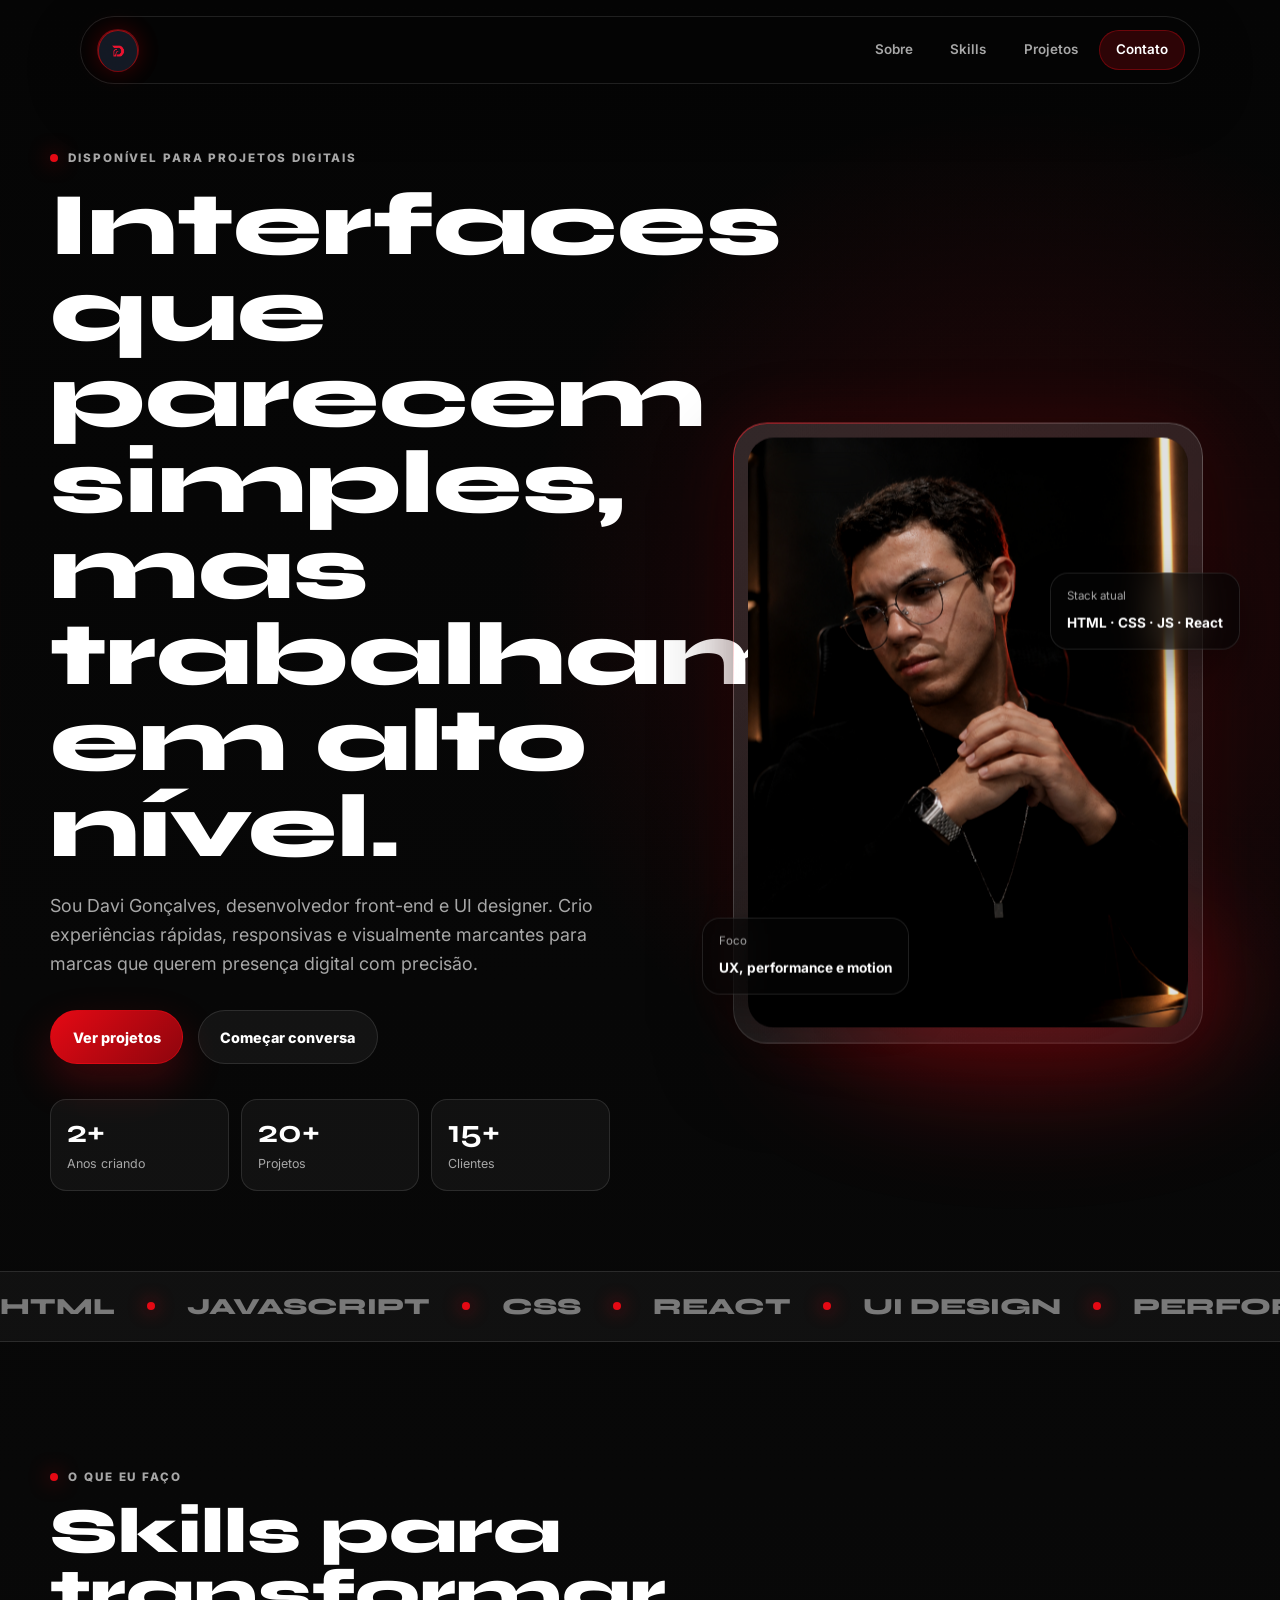
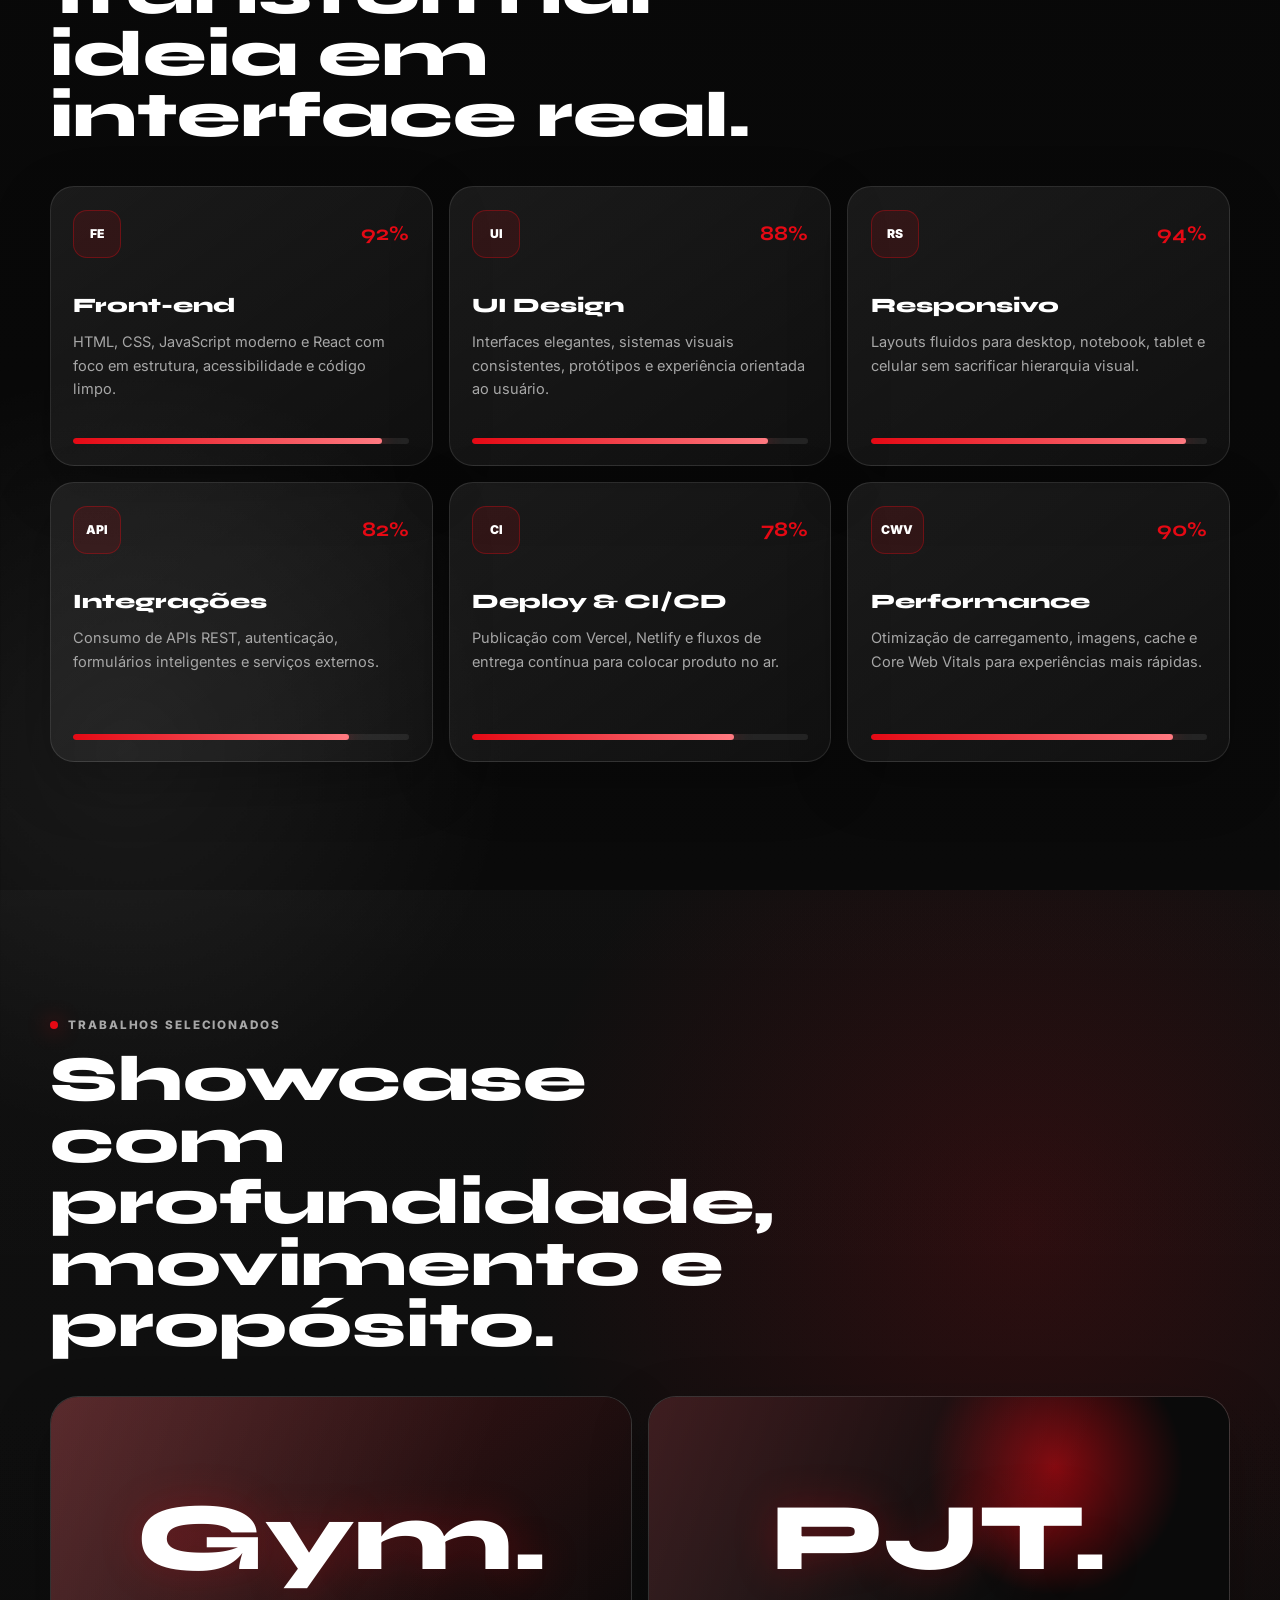
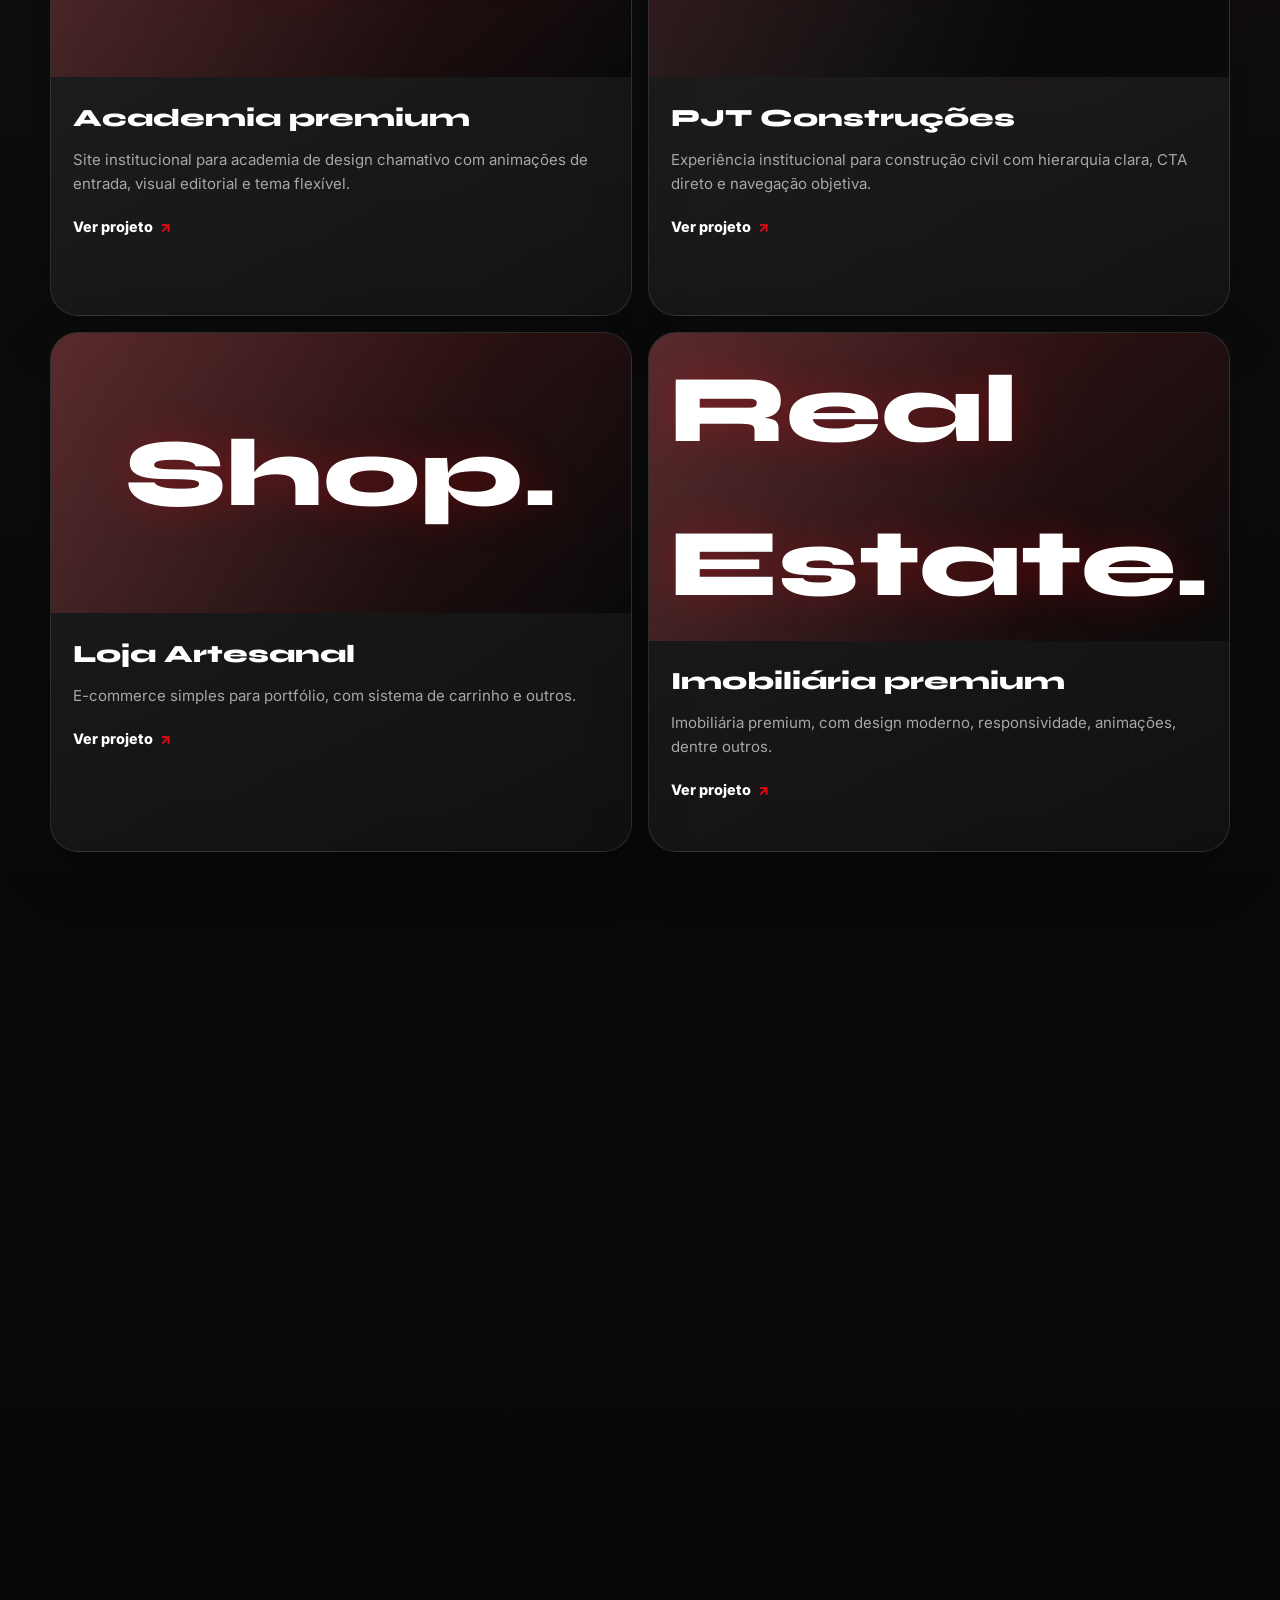
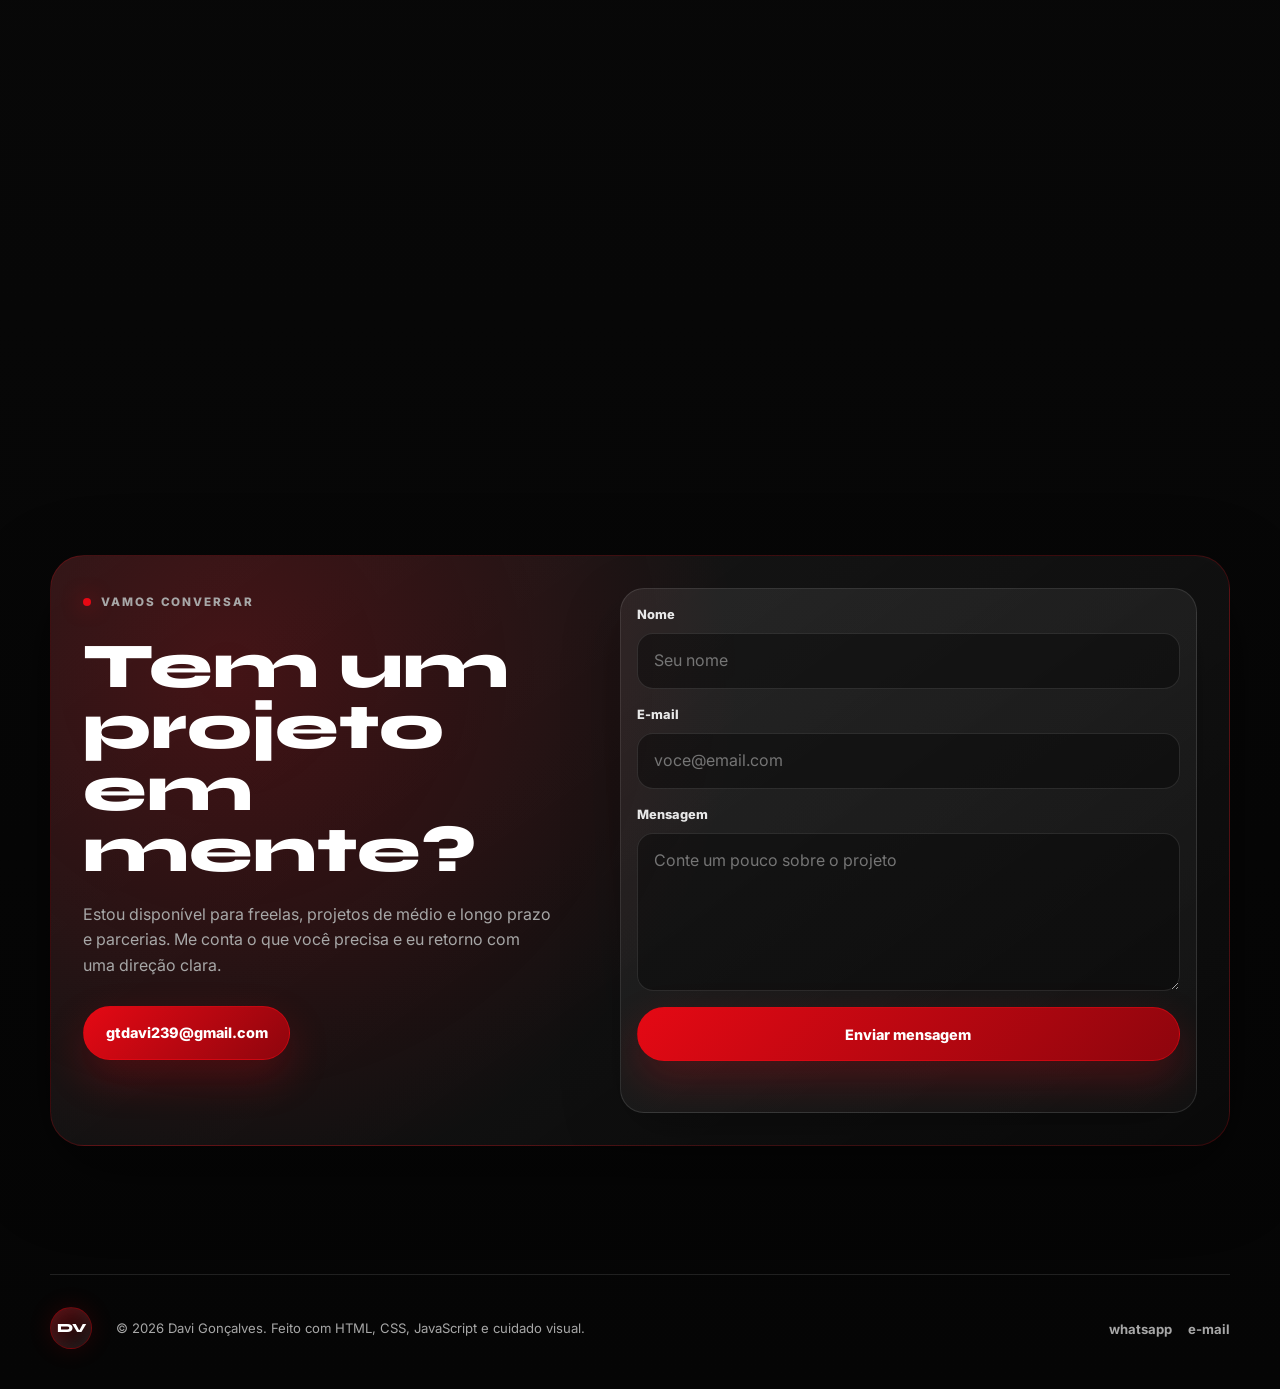
==== index.html @ c4c11181 "atualização commit" ====
<!doctype html>
<html lang="pt-BR">
  <head>
    <meta charset="UTF-8" />
    <meta name="viewport" content="width=device-width, initial-scale=1.0" />
    <meta
      name="description"
      content="Portfólio de Davi Gonçalves, desenvolvedor front-end e UI designer."
    />
    <title>Davi Gonçalves | Portfólio</title>
    <link rel="preconnect" href="https://fonts.googleapis.com" />
    <link rel="preconnect" href="https://fonts.gstatic.com" crossorigin />
    <link
      href="https://fonts.googleapis.com/css2?family=Inter:wght@400;500;600;700;800&family=Syne:wght@500;700;800&display=swap"
      rel="stylesheet"
    />
    <link rel="stylesheet" href="style.css" />
  </head>
  <body>
    <div class="noise" aria-hidden="true"></div>
    <div class="scroll-progress" aria-hidden="true"></div>

    <nav id="navbar" aria-label="Navegação principal">
      <a href="#" class="nav-logo" aria-label="Voltar ao início">
        <img
          src="/imagens/Stylized 'D' Logo for Web Developer Davi.png"
          alt="logo"
        />
      </a>
      <ul class="nav-links" id="navLinks">
        <li><a href="#sobre">Sobre</a></li>
        <li><a href="#habilidades">Skills</a></li>
        <li><a href="#projetos">Projetos</a></li>
        <li><a href="#contato" class="nav-cta">Contato</a></li>
      </ul>
      <button
        class="nav-menu-btn"
        id="menuBtn"
        aria-label="Abrir menu"
        aria-expanded="false"
        aria-controls="navLinks"
      >
        ☰
      </button>
    </nav>

    <main>
      <section class="hero" id="inicio">
        <div class="hero-bg" aria-hidden="true">
          <span class="particle particle-a"></span>
          <span class="particle particle-b"></span>
          <span class="particle particle-c"></span>
          <span class="grid-orbit"></span>
        </div>

        <div class="hero-text reveal reveal-left">
          <div class="hero-eyebrow">
            <span></span>
            Disponível para projetos digitais
          </div>
          <h1>Interfaces que parecem simples, mas trabalham em alto nível.</h1>
          <p class="hero-desc">
            Sou Davi Gonçalves, desenvolvedor front-end e UI designer. Crio
            experiências rápidas, responsivas e visualmente marcantes para
            marcas que querem presença digital com precisão.
          </p>
          <div class="hero-actions">
            <a href="#projetos" class="btn btn-primary">Ver projetos</a>
            <a
              href="https://wa.me/5521997972347"
              class="btn btn-ghost"
              target="_blank"
              >Começar conversa</a
            >
          </div>
          <div class="hero-indicators" aria-label="Indicadores profissionais">
            <div>
              <strong data-count="2">0</strong>
              <span>Anos criando</span>
            </div>
            <div>
              <strong data-count="20">0</strong>
              <span>Projetos</span>
            </div>
            <div>
              <strong data-count="15">0</strong>
              <span>Clientes</span>
            </div>
          </div>
        </div>

        <div class="hero-visual reveal reveal-right">
          <div class="portrait-shell tilt-card parallax-item" data-depth="0.08">
            <div class="portrait-glow"></div>
            <img
              src="/imagens/foto profissional minha.png"
              class="hero-photo"
            />
            <div class="availability-pill">
              <span></span>
              Open to work
            </div>
            <div class="floating-card floating-card-top">
              <small>Stack atual</small>
              <strong>HTML · CSS · JS · React</strong>
            </div>
            <div class="floating-card floating-card-bottom">
              <small>Foco</small>
              <strong>UX, performance e motion</strong>
            </div>
          </div>
        </div>
      </section>

      <div class="marquee-section" aria-hidden="true">
        <div class="marquee-track">
          <span>HTML</span><i></i><span>JavaScript</span><i></i> <span>CSS</span
          ><i></i><span>React</span><i></i> <span>UI Design</span><i></i
          ><span>Performance</span><i></i> <span>HTML</span><i></i
          ><span>JavaScript</span><i></i> <span>CSS</span><i></i
          ><span>React</span><i></i> <span>UI Design</span><i></i
          ><span>Performance</span><i></i>
        </div>
      </div>

      <section class="section" id="habilidades">
        <div class="section-heading reveal">
          <p class="section-label">O que eu faço</p>
          <h2>Skills para transformar ideia em interface real.</h2>
        </div>
        <div class="skills-grid">
          <article class="skill-card reveal" data-delay="0">
            <div class="skill-top">
              <span class="skill-icon">FE</span>
              <strong>92%</strong>
            </div>
            <h3>Front-end</h3>
            <p>
              HTML, CSS, JavaScript moderno e React com foco em estrutura,
              acessibilidade e código limpo.
            </p>
            <div class="skill-bar" data-level="92"><span></span></div>
          </article>
          <article class="skill-card reveal" data-delay="80">
            <div class="skill-top">
              <span class="skill-icon">UI</span>
              <strong>88%</strong>
            </div>
            <h3>UI Design</h3>
            <p>
              Interfaces elegantes, sistemas visuais consistentes, protótipos e
              experiência orientada ao usuário.
            </p>
            <div class="skill-bar" data-level="88"><span></span></div>
          </article>
          <article class="skill-card reveal" data-delay="160">
            <div class="skill-top">
              <span class="skill-icon">RS</span>
              <strong>94%</strong>
            </div>
            <h3>Responsivo</h3>
            <p>
              Layouts fluidos para desktop, notebook, tablet e celular sem
              sacrificar hierarquia visual.
            </p>
            <div class="skill-bar" data-level="94"><span></span></div>
          </article>
          <article class="skill-card reveal" data-delay="240">
            <div class="skill-top">
              <span class="skill-icon">API</span>
              <strong>82%</strong>
            </div>
            <h3>Integrações</h3>
            <p>
              Consumo de APIs REST, autenticação, formulários inteligentes e
              serviços externos.
            </p>
            <div class="skill-bar" data-level="82"><span></span></div>
          </article>
          <article class="skill-card reveal" data-delay="320">
            <div class="skill-top">
              <span class="skill-icon">CI</span>
              <strong>78%</strong>
            </div>
            <h3>Deploy & CI/CD</h3>
            <p>
              Publicação com Vercel, Netlify e fluxos de entrega contínua para
              colocar produto no ar.
            </p>
            <div class="skill-bar" data-level="78"><span></span></div>
          </article>
          <article class="skill-card reveal" data-delay="400">
            <div class="skill-top">
              <span class="skill-icon">CWV</span>
              <strong>90%</strong>
            </div>
            <h3>Performance</h3>
            <p>
              Otimização de carregamento, imagens, cache e Core Web Vitals para
              experiências mais rápidas.
            </p>
            <div class="skill-bar" data-level="90"><span></span></div>
          </article>
        </div>
      </section>

      <section class="projects-section" id="projetos">
        <div class="section-heading reveal">
          <p class="section-label">Trabalhos selecionados</p>
          <h2>Showcase com profundidade, movimento e propósito.</h2>
        </div>
        <div class="projects-grid">
          <a
            href="/Site para academia/academia_public/index.html"
            target="_blank"
            class="project-card tilt-card reveal"
            data-delay="0"
          >
            <div class="project-thumb">
              <span>Gym.</span>
            </div>
            <div class="project-info">
              <!-- <div class="project-tags">
                <span>HMTL</span>
                <span>CSS</span>
                <span>JavaScript</span>
              </div> -->
              <h3>Academia premium</h3>
              <p>
                Site institucional para academia de design chamativo com
                animações de entrada, visual editorial e tema flexível.
              </p>
              <span class="project-arrow">Ver projeto</span>
            </div>
          </a>
          <a
            href="https://pjt-construcoes.vercel.app"
            target="_blank"
            rel="noopener noreferrer"
            class="project-card tilt-card reveal featured-project"
            data-delay="120"
          >
            <div class="project-thumb">
              <span>PJT.</span>
            </div>
            <div class="project-info">
              <!-- <div class="project-tags">
                <span>Landing Page</span>
                <span>Vercel</span>
              </div> -->
              <h3>PJT Construções</h3>
              <p>
                Experiência institucional para construção civil com hierarquia
                clara, CTA direto e navegação objetiva.
              </p>
              <span class="project-arrow">Ver projeto</span>
            </div>
          </a>
          <a
            href="/shop/index.html"
            class="project-card tilt-card reveal"
            target="_blank"
            data-delay="240"
          >
            <div class="project-thumb">
              <span>Shop.</span>
            </div>
            <div class="project-info">
              <!-- <div class="project-tags">
                <span>React</span>
              </div> -->
              <h3>Loja Artesanal</h3>
              <p>
                E-commerce simples para portfólio, com sistema de carrinho e
                outros.
              </p>
              <span class="project-arrow">Ver projeto</span>
            </div>
          </a>
          <a
            href="/site imobiliária/imobiliária/index.html"
            class="project-card tilt-card reveal"
            data-delay="360"
            target="_blank"
          >
            <div class="project-thumb">
              <span
                >Real <br />
                Estate.</span
              >
            </div>
            <div class="project-info">
              <!-- <div class="project-tags">
                <span>HMLT</span>
                <span>CSS</span>
                <span>JavaScript</span>
              </div> -->
              <h3>Imobiliária premium</h3>
              <p>
                Imobiliária premium, com design moderno, responsividade,
                animações, dentre outros.
              </p>
              <span class="project-arrow">Ver projeto</span>
            </div>
          </a>
        </div>
      </section>

      <section class="section about-section" id="sobre">
        <div class="about-grid">
          <div class="about-media reveal reveal-left">
            <div class="about-photo-wrap parallax-item" data-depth="-0.05">
              <img
                src="imagens/ChatGPT Image 9 de jul. de 2026, 17_54_10.png"
                alt="Davi Gonçalves em retrato profissional"
                class="about-photo"
              />
            </div>
          </div>
          <div class="about-text reveal reveal-right">
            <p class="section-label">Quem sou eu</p>
            <h2>Construo há 2 anos, aprendendo e refinando sempre.</h2>
            <p>
              Comecei com HTML e CSS por curiosidade. Logo me apaixonei pela
              mistura de lógica e estética que o front-end oferece: código que
              vira algo que as pessoas tocam, leem e usam no dia a dia.
            </p>
            <p>
              Hoje me especializo em interfaces rápidas e acessíveis, com
              atenção especial à experiência do usuário, microinterações e
              consistência visual.
            </p>
            <div class="about-stats">
              <div>
                <strong data-count="2">0</strong>
                <span>Anos de experiência</span>
              </div>
              <div>
                <strong data-count="20">0</strong>
                <span>Projetos entregues</span>
              </div>
              <div>
                <strong data-count="15">0</strong>
                <span>Clientes satisfeitos</span>
              </div>
            </div>
            <ul class="about-list">
              <li>Foco em acessibilidade e clareza visual</li>
              <li>Design orientado ao usuário e ao negócio</li>
              <li>Código modular, limpo e fácil de evoluir</li>
              <li>Entrega com atenção a prazo e acabamento</li>
            </ul>
          </div>
        </div>

        <!-- <div class="timeline-wrap reveal">
          <div class="timeline-item">
            <span class="timeline-year">2026</span>
            <div class="timeline-content">
              <h4>Freelancer full-time</h4>
              <p>Projetos para marcas, negócios locais e experiências web.</p>
            </div>
          </div>
          <div class="timeline-item">
            <span class="timeline-year">2024</span>
            <div class="timeline-content">
              <h4>Dev Front-end Jr. · Agência X</h4>
              <p>
                Landing pages, portais institucionais e interfaces responsivas.
              </p>
            </div>
          </div>
          <div class="timeline-item">
            <span class="timeline-year">2023</span>
            <div class="timeline-content">
              <h4>Primeiros projetos open source</h4>
              <p>
                Contribuições no GitHub e primeiros clientes via comunidade.
              </p>
            </div>
          </div>
          <div class="timeline-item">
            <span class="timeline-year">2022</span>
            <div class="timeline-content">
              <h4>Início na programação</h4>
              <p>Primeiro “Olá, Mundo!” e a descoberta do front-end.</p>
            </div>
          </div>
        </div> -->
      </section>

      <section class="contact-section" id="contato">
        <div class="contact-inner reveal">
          <div class="contact-copy">
            <p class="section-label">Vamos conversar</p>
            <h2>Tem um projeto em mente?</h2>
            <p>
              Estou disponível para freelas, projetos de médio e longo prazo e
              parcerias. Me conta o que você precisa e eu retorno com uma
              direção clara.
            </p>
            <div class="contact-actions">
              <a
                href="https://mailto:gtdavi239@gmail.com"
                class="btn btn-primary"
                target="_blank"
              >
                gtdavi239@gmail.com
              </a>
              <!-- <a
                href="https://linkedin.com"
                class="btn btn-outline"
                target="_blank"
                rel="noopener noreferrer"
              >
                LinkedIn
              </a> -->
            </div>
          </div>

          <form
            class="contact-form"
            id="contactForm"
            action="https://formspree.io/f/xzdloryr"
          >
            <label>
              <span>Nome</span>
              <input type="text" name="name" placeholder="Seu nome" required />
            </label>
            <label>
              <span>E-mail</span>
              <input
                type="email"
                name="email"
                placeholder="voce@email.com"
                required
              />
            </label>
            <label>
              <span>Mensagem</span>
              <textarea
                name="message"
                rows="5"
                placeholder="Conte um pouco sobre o projeto"
                required
              ></textarea>
            </label>
            <button class="btn btn-primary" type="submit">
              Enviar mensagem
            </button>
            <p class="form-feedback" id="formFeedback" role="status"></p>
          </form>
        </div>
      </section>
    </main>

    <footer>
      <a href="#" class="footer-logo">DV</a>
      <p>
        © 2026 Davi Gonçalves. Feito com HTML, CSS, JavaScript e cuidado visual.
      </p>
      <ul class="footer-links">
        <!-- <li>
          <a href="https://github.com" target="_blank" rel="noopener noreferrer"
            >GitHub</a
          >
        </li> -->
        <li>
          <a
            href="https://wa.me/5521997972347"
            target="_blank"
            rel="noopener noreferrer"
            >whatsapp</a
          >
        </li>
        <li>
          <a
            href="https://mailto: gtdavi239@gmail.com"
            target="_blank"
            rel="noopener noreferrer"
            >e-mail</a
          >
        </li>
      </ul>
    </footer>

    <script src="script.js"></script>
  </body>
</html>
---- style.css ----
/* ===========================
   RESET & TOKENS
   =========================== */
*,
*::before,
*::after {
  box-sizing: border-box;
  margin: 0;
  padding: 0;
}

:root {
  --black: #050505;
  --dark: #111111;
  --graphite: #1a1a1a;
  --graphite-2: #242424;
  --white: #ffffff;
  --muted: #a7a7a7;
  --soft: #e8e8e8;
  --accent: #e50914;
  --accent-dark: #8e050d;
  --line: rgba(255, 255, 255, 0.11);
  --glass: rgba(255, 255, 255, 0.055);
  --shadow: 0 26px 80px rgba(0, 0, 0, 0.45);
  --display: "Syne", sans-serif;
  --body: "Inter", sans-serif;
  --ease: cubic-bezier(0.22, 1, 0.36, 1);
  --scroll-progress: 0%;
}

html {
  scroll-behavior: smooth;
  background: var(--black);
}

body {
  min-height: 100vh;
  background:
    radial-gradient(
      circle at 80% 10%,
      rgba(229, 9, 20, 0.16),
      transparent 32rem
    ),
    radial-gradient(
      circle at 10% 38%,
      rgba(255, 255, 255, 0.07),
      transparent 24rem
    ),
    linear-gradient(180deg, #050505 0%, #0b0b0b 48%, #050505 100%);
  color: var(--white);
  font-family: var(--body);
  font-size: 16px;
  line-height: 1.6;
  overflow-x: hidden;
}

body.menu-open {
  overflow: hidden;
}

img {
  display: block;
  max-width: 100%;
}

a {
  color: inherit;
}

button,
input,
textarea {
  font: inherit;
}

::selection {
  background: var(--accent);
  color: var(--white);
}

.noise {
  position: fixed;
  inset: 0;
  z-index: -1;
  pointer-events: none;
  opacity: 0.16;
  background-image: url("data:image/svg+xml,%3Csvg viewBox='0 0 160 160' xmlns='http://www.w3.org/2000/svg'%3E%3Cfilter id='n'%3E%3CfeTurbulence type='fractalNoise' baseFrequency='0.8' numOctaves='3' stitchTiles='stitch'/%3E%3C/filter%3E%3Crect width='160' height='160' filter='url(%23n)' opacity='0.5'/%3E%3C/svg%3E");
}

.scroll-progress {
  position: fixed;
  top: 0;
  left: 0;
  z-index: 200;
  height: 2px;
  width: var(--scroll-progress);
  background: linear-gradient(90deg, transparent, var(--accent), #ff6b72);
  box-shadow: 0 0 24px rgba(229, 9, 20, 0.85);
}

/* ===========================
   NAVBAR
   =========================== */
nav {
  position: fixed;
  top: 1rem;
  left: 50%;
  z-index: 100;
  width: min(1120px, calc(100% - 2rem));
  transform: translateX(-50%);
  display: flex;
  align-items: center;
  justify-content: space-between;
  padding: 0.75rem 0.85rem 0.75rem 1rem;
  border: 1px solid var(--line);
  border-radius: 999px;
  background: rgba(5, 5, 5, 0.62);
  backdrop-filter: blur(24px);
  box-shadow: 0 18px 60px rgba(0, 0, 0, 0.22);
  transition:
    border-color 0.35s var(--ease),
    background 0.35s var(--ease),
    box-shadow 0.35s var(--ease);
}

nav.scrolled {
  background: rgba(5, 5, 5, 0.82);
  border-color: rgba(229, 9, 20, 0.3);
  box-shadow: 0 22px 80px rgba(0, 0, 0, 0.44);
}

.nav-logo,
.nav-logo img,
.footer-logo {
  width: 42px;
  height: 42px;
  display: inline-grid;
  place-items: center;
  border: 1px solid rgba(229, 9, 20, 0.34);
  border-radius: 50%;
  color: var(--white);
  font-family: var(--display);
  font-size: 0.78rem;
  font-weight: 800;
  text-decoration: none;
  background: linear-gradient(
    145deg,
    rgba(229, 9, 20, 0.34),
    rgba(255, 255, 255, 0.04)
  );
  box-shadow:
    inset 0 0 18px rgba(255, 255, 255, 0.08),
    0 0 24px rgba(229, 9, 20, 0.14);
}

.nav-links {
  display: flex;
  align-items: center;
  gap: 0.35rem;
  list-style: none;
}

.nav-links a {
  position: relative;
  display: inline-flex;
  align-items: center;
  min-height: 40px;
  padding: 0 1rem;
  border-radius: 999px;
  color: var(--muted);
  font-size: 0.84rem;
  font-weight: 600;
  text-decoration: none;
  transition:
    color 0.25s var(--ease),
    background 0.25s var(--ease);
}

.nav-links a::after {
  content: "";
  position: absolute;
  left: 1rem;
  right: 1rem;
  bottom: 0.35rem;
  height: 1px;
  transform: scaleX(0);
  transform-origin: left;
  background: var(--accent);
  box-shadow: 0 0 18px rgba(229, 9, 20, 0.75);
  transition: transform 0.25s var(--ease);
}

.nav-links a:hover,
.nav-links a.active {
  color: var(--white);
  background: rgba(255, 255, 255, 0.06);
}

.nav-links a.active::after {
  transform: scaleX(1);
}

.nav-cta {
  color: var(--white) !important;
  background: rgba(229, 9, 20, 0.18) !important;
  border: 1px solid rgba(229, 9, 20, 0.35);
}

.nav-menu-btn {
  display: none;
  width: 42px;
  height: 42px;
  border: 1px solid var(--line);
  border-radius: 50%;
  color: var(--white);
  background: rgba(255, 255, 255, 0.06);
  cursor: pointer;
}

/* ===========================
   HERO
   =========================== */
.hero {
  position: relative;
  min-height: 100vh;
  display: grid;
  grid-template-columns: minmax(0, 1.05fr) minmax(320px, 0.95fr);
  align-items: center;
  gap: clamp(2rem, 6vw, 6rem);
  width: min(1180px, calc(100% - 2rem));
  margin: 0 auto;
  padding: 9rem 0 5rem;
}

.hero-bg {
  position: absolute;
  inset: 0;
  z-index: -1;
  overflow: hidden;
}

.hero-bg::before {
  content: "";
  position: absolute;
  inset: 8rem -12vw 0;
  opacity: calc(0.32 + (var(--scroll-progress-num, 0) * 0.001));
  background-image:
    linear-gradient(rgba(255, 255, 255, 0.05) 1px, transparent 1px),
    linear-gradient(90deg, rgba(255, 255, 255, 0.05) 1px, transparent 1px);
  background-size: 52px 52px;
  mask-image: radial-gradient(circle at 55% 40%, black, transparent 68%);
}

.particle {
  position: absolute;
  width: 8px;
  height: 8px;
  border-radius: 50%;
  background: var(--accent);
  box-shadow: 0 0 28px rgba(229, 9, 20, 0.9);
  animation: floatParticle 8s ease-in-out infinite;
}

.particle-a {
  top: 24%;
  left: 9%;
}
.particle-b {
  top: 18%;
  right: 16%;
  animation-delay: -2s;
}
.particle-c {
  bottom: 20%;
  left: 45%;
  animation-delay: -4s;
}

.grid-orbit {
  position: absolute;
  right: 6%;
  top: 18%;
  width: min(36vw, 440px);
  aspect-ratio: 1;
  border: 1px solid rgba(229, 9, 20, 0.16);
  border-radius: 50%;
  animation: spin 22s linear infinite;
}

.grid-orbit::before,
.grid-orbit::after {
  content: "";
  position: absolute;
  inset: 14%;
  border: 1px solid rgba(255, 255, 255, 0.08);
  border-radius: inherit;
}

.grid-orbit::after {
  inset: 30%;
  border-color: rgba(229, 9, 20, 0.2);
}

.hero-eyebrow,
.section-label {
  display: inline-flex;
  align-items: center;
  gap: 0.65rem;
  margin-bottom: 1.05rem;
  color: var(--muted);
  font-size: 0.73rem;
  font-weight: 800;
  letter-spacing: 0.16em;
  line-height: 1.2;
  text-transform: uppercase;
}

.hero-eyebrow span,
.section-label::before {
  content: "";
  width: 8px;
  height: 8px;
  border-radius: 50%;
  background: var(--accent);
  box-shadow: 0 0 20px rgba(229, 9, 20, 0.75);
}

h1,
h2 {
  font-family: var(--display);
  font-weight: 800;
  letter-spacing: 0;
  line-height: 0.96;
}

h1 {
  max-width: 740px;
  margin-bottom: 1.4rem;
  font-size: clamp(3.15rem, 7vw, 6.8rem);
}

h2 {
  max-width: 760px;
  margin-bottom: 2.5rem;
  font-size: clamp(2.25rem, 5vw, 4.8rem);
}

.hero-desc {
  max-width: 610px;
  margin-bottom: 2rem;
  color: var(--muted);
  font-size: clamp(1rem, 1.4vw, 1.12rem);
}

.hero-actions,
.contact-actions {
  display: flex;
  flex-wrap: wrap;
  gap: 0.9rem;
  align-items: center;
}

.btn {
  position: relative;
  isolation: isolate;
  display: inline-flex;
  align-items: center;
  justify-content: center;
  min-height: 48px;
  padding: 0.9rem 1.35rem;
  overflow: hidden;
  border-radius: 999px;
  color: var(--white);
  font-size: 0.9rem;
  font-weight: 800;
  text-decoration: none;
  border: 1px solid var(--line);
  transition:
    transform 0.25s var(--ease),
    border-color 0.25s var(--ease),
    box-shadow 0.25s var(--ease),
    background 0.25s var(--ease);
}

.btn::before {
  content: "";
  position: absolute;
  inset: 0;
  z-index: -1;
  transform: translateX(-120%) skewX(-18deg);
  background: linear-gradient(
    90deg,
    transparent,
    rgba(255, 255, 255, 0.28),
    transparent
  );
  transition: transform 0.6s var(--ease);
}

.btn:hover {
  transform: translateY(-3px);
}

.btn:hover::before {
  transform: translateX(120%) skewX(-18deg);
}

.btn-primary {
  background: linear-gradient(135deg, var(--accent), var(--accent-dark));
  border-color: rgba(229, 9, 20, 0.58);
  box-shadow: 0 18px 42px rgba(229, 9, 20, 0.24);
}

.btn-primary:hover {
  box-shadow: 0 22px 62px rgba(229, 9, 20, 0.34);
}

.btn-ghost,
.btn-outline {
  background: rgba(255, 255, 255, 0.05);
  backdrop-filter: blur(14px);
}

.btn-ghost:hover,
.btn-outline:hover {
  border-color: rgba(229, 9, 20, 0.44);
  box-shadow: 0 16px 42px rgba(0, 0, 0, 0.28);
}

.hero-indicators {
  display: grid;
  grid-template-columns: repeat(3, minmax(0, 1fr));
  gap: 0.75rem;
  max-width: 560px;
  margin-top: 2.2rem;
}

.hero-indicators div,
.about-stats div {
  padding: 1rem;
  border: 1px solid var(--line);
  border-radius: 16px;
  background: rgba(255, 255, 255, 0.045);
  backdrop-filter: blur(18px);
}

.hero-indicators strong,
.about-stats strong {
  display: block;
  color: var(--white);
  font-family: var(--display);
  font-size: clamp(1.55rem, 2.5vw, 2.25rem);
  line-height: 1;
}

.hero-indicators span,
.about-stats span {
  display: block;
  margin-top: 0.35rem;
  color: var(--muted);
  font-size: 0.78rem;
}

.hero-visual {
  display: flex;
  justify-content: center;
}

.portrait-shell {
  position: relative;
  width: min(100%, 470px);
  min-height: 620px;
  padding: 0.9rem;
  border: 1px solid rgba(255, 255, 255, 0.14);
  border-radius: 34px;
  background:
    linear-gradient(
      145deg,
      rgba(255, 255, 255, 0.1),
      rgba(255, 255, 255, 0.025)
    ),
    rgba(255, 255, 255, 0.04);
  box-shadow:
    var(--shadow),
    0 0 70px rgba(229, 9, 20, 0.13);
  transform-style: preserve-3d;
  will-change: transform;
}

.portrait-shell::before {
  content: "";
  position: absolute;
  inset: -1px;
  border-radius: inherit;
  padding: 1px;
  background: linear-gradient(
    140deg,
    rgba(229, 9, 20, 0.8),
    rgba(255, 255, 255, 0.14),
    transparent 58%
  );
  mask:
    linear-gradient(#000 0 0) content-box,
    linear-gradient(#000 0 0);
  mask-composite: exclude;
  pointer-events: none;
}

.portrait-glow {
  position: absolute;
  inset: auto -8% -6% 16%;
  height: 170px;
  border-radius: 50%;
  background: rgba(229, 9, 20, 0.35);
  filter: blur(60px);
}

.hero-photo {
  position: relative;
  z-index: 1;
  width: 100%;
  height: 590px;
  border-radius: 26px;
  object-fit: cover;
  object-position: 58% 42%;
  filter: saturate(0.92) contrast(1.08) brightness(0.88);
  transition:
    filter 0.5s var(--ease),
    transform 0.5s var(--ease);
}

.portrait-shell:hover .hero-photo {
  filter: saturate(1.04) contrast(1.12) brightness(0.95);
  transform: scale(1.018);
}

.availability-pill,
.floating-card {
  position: absolute;
  z-index: 2;
  border: 1px solid var(--line);
  background: rgba(5, 5, 5, 0.66);
  backdrop-filter: blur(18px);
  box-shadow: 0 18px 42px rgba(0, 0, 0, 0.34);
}

.availability-pill {
  top: 1.8rem;
  left: 1.8rem;
  display: inline-flex;
  align-items: center;
  gap: 0.5rem;
  padding: 0.55rem 0.8rem;
  border-radius: 999px;
  color: var(--soft);
  font-size: 0.78rem;
  font-weight: 800;
}

.availability-pill span {
  width: 8px;
  height: 8px;
  border-radius: 50%;
  background: var(--accent);
  box-shadow: 0 0 16px rgba(229, 9, 20, 0.9);
}

.floating-card {
  max-width: 220px;
  padding: 0.85rem 1rem;
  border-radius: 18px;
}

.floating-card small {
  display: block;
  margin-bottom: 0.25rem;
  color: var(--muted);
  font-size: 0.72rem;
}

.floating-card strong {
  color: var(--white);
  font-size: 0.85rem;
}

.floating-card-top {
  top: 24%;
  right: -2.4rem;
}

.floating-card-bottom {
  left: -2rem;
  bottom: 3rem;
}

/* ===========================
   MARQUEE
   =========================== */
.marquee-section {
  overflow: hidden;
  border-block: 1px solid var(--line);
  background: rgba(255, 255, 255, 0.035);
}

.marquee-track {
  display: flex;
  align-items: center;
  gap: 2rem;
  width: max-content;
  padding: 1rem 0;
  animation: marquee 22s linear infinite;
}

.marquee-track span {
  color: rgba(255, 255, 255, 0.44);
  font-family: var(--display);
  font-size: clamp(1rem, 2vw, 1.45rem);
  font-weight: 800;
  text-transform: uppercase;
}

.marquee-track i {
  width: 8px;
  height: 8px;
  border-radius: 50%;
  background: var(--accent);
  box-shadow: 0 0 18px rgba(229, 9, 20, 0.9);
}

/* ===========================
   SECTIONS
   =========================== */
.section,
.projects-section,
.contact-section {
  width: min(1180px, calc(100% - 2rem));
  margin: 0 auto;
  padding: clamp(5rem, 10vw, 8rem) 0;
}

.section-heading {
  display: flex;
  flex-direction: column;
  align-items: flex-start;
}

.skills-grid,
.projects-grid {
  display: grid;
  gap: 1rem;
}

.skills-grid {
  grid-template-columns: repeat(3, minmax(0, 1fr));
}

.skill-card,
.project-card,
.timeline-item,
.contact-form {
  position: relative;
  overflow: hidden;
  border: 1px solid var(--line);
  background: linear-gradient(
    145deg,
    rgba(255, 255, 255, 0.075),
    rgba(255, 255, 255, 0.03)
  );
  box-shadow: 0 20px 60px rgba(0, 0, 0, 0.24);
}

.skill-card::before,
.project-card::before,
.contact-form::before {
  content: "";
  position: absolute;
  inset: 0;
  opacity: 0;
  background: radial-gradient(
    circle at var(--mx, 50%) var(--my, 50%),
    rgba(229, 9, 20, 0.18),
    transparent 34%
  );
  transition: opacity 0.28s var(--ease);
  pointer-events: none;
}

.skill-card:hover::before,
.project-card:hover::before,
.contact-form:hover::before {
  opacity: 1;
}

.skill-card {
  min-height: 280px;
  padding: 1.4rem;
  border-radius: 24px;
  transition:
    transform 0.35s var(--ease),
    border-color 0.35s var(--ease);
}

.skill-card:hover {
  transform: translateY(-8px);
  border-color: rgba(229, 9, 20, 0.38);
}

.skill-top {
  display: flex;
  align-items: center;
  justify-content: space-between;
  margin-bottom: 2rem;
}

.skill-icon {
  display: inline-grid;
  place-items: center;
  min-width: 48px;
  height: 48px;
  padding: 0 0.6rem;
  border: 1px solid rgba(229, 9, 20, 0.35);
  border-radius: 14px;
  color: var(--white);
  font-size: 0.76rem;
  font-weight: 900;
  background: rgba(229, 9, 20, 0.12);
}

.skill-top strong {
  color: var(--accent);
  font-family: var(--display);
  font-size: 1.3rem;
}

.skill-card h3,
.project-info h3,
.timeline-content h4 {
  color: var(--white);
  font-family: var(--display);
  font-weight: 800;
}

.skill-card h3 {
  margin-bottom: 0.55rem;
  font-size: 1.28rem;
}

.skill-card p,
.project-info p,
.timeline-content p,
.about-text p,
.contact-copy p {
  color: var(--muted);
}

.skill-card p {
  margin-bottom: 1.35rem;
  font-size: 0.91rem;
}

.skill-bar {
  position: absolute;
  left: 1.4rem;
  right: 1.4rem;
  bottom: 1.35rem;
  height: 6px;
  overflow: hidden;
  border-radius: 999px;
  background: rgba(255, 255, 255, 0.08);
}

.skill-bar span {
  display: block;
  width: 0;
  height: 100%;
  border-radius: inherit;
  background: linear-gradient(90deg, var(--accent), #ff7a81);
  box-shadow: 0 0 18px rgba(229, 9, 20, 0.72);
  transition: width 1.2s var(--ease);
}

.skill-bar.filled span {
  width: var(--level);
}

/* ===========================
   PROJECTS
   =========================== */
.projects-section {
  width: 100%;
  max-width: none;
  padding-inline: max(1rem, calc((100vw - 1180px) / 2));
  background:
    radial-gradient(
      circle at 80% 20%,
      rgba(229, 9, 20, 0.14),
      transparent 32rem
    ),
    linear-gradient(180deg, rgba(255, 255, 255, 0.025), transparent);
}

.projects-grid {
  grid-template-columns: repeat(2, minmax(0, 1fr));
}

.project-card {
  min-height: 520px;
  display: flex;
  flex-direction: column;
  border-radius: 28px;
  color: inherit;
  text-decoration: none;
  transform-style: preserve-3d;
  transition:
    transform 0.35s var(--ease),
    border-color 0.35s var(--ease),
    box-shadow 0.35s var(--ease);
}

.project-card:hover {
  border-color: rgba(229, 9, 20, 0.42);
  box-shadow:
    0 30px 90px rgba(0, 0, 0, 0.42),
    0 0 60px rgba(229, 9, 20, 0.12);
}

.project-thumb {
  position: relative;
  display: grid;
  place-items: center;
  min-height: 280px;
  overflow: hidden;
  background:
    linear-gradient(135deg, rgba(229, 9, 20, 0.24), transparent),
    linear-gradient(145deg, #171717, #0a0a0a);
}

.project-thumb::before {
  content: "";
  position: absolute;
  inset: -50%;
  background: linear-gradient(
    90deg,
    transparent,
    rgba(255, 255, 255, 0.13),
    transparent
  );
  transform: rotate(18deg) translateX(-40%);
  transition: transform 0.75s var(--ease);
}

.project-card:hover .project-thumb::before {
  transform: rotate(18deg) translateX(40%);
}

.project-thumb span {
  position: relative;
  z-index: 1;
  font-family: var(--display);
  font-size: clamp(3rem, 8vw, 6rem);
  font-weight: 800;
  letter-spacing: 0;
  color: var(--white);
  text-shadow: 0 0 42px rgba(229, 9, 20, 0.28);
}

.featured-project .project-thumb {
  background:
    radial-gradient(circle at 70% 25%, rgba(229, 9, 20, 0.55), transparent 28%),
    linear-gradient(135deg, #2a0508, #0a0a0a 60%);
}

.project-info {
  flex: 1;
  padding: 1.35rem;
}

.project-tags {
  display: flex;
  flex-wrap: wrap;
  gap: 0.5rem;
  margin-bottom: 1rem;
}

.project-tags span {
  padding: 0.35rem 0.65rem;
  border: 1px solid var(--line);
  border-radius: 999px;
  color: var(--muted);
  font-size: 0.68rem;
  font-weight: 800;
  letter-spacing: 0.08em;
  text-transform: uppercase;
  background: rgba(255, 255, 255, 0.045);
}

.project-info h3 {
  margin-bottom: 0.55rem;
  font-size: 1.55rem;
}

.project-info p {
  font-size: 0.94rem;
}

.project-arrow {
  display: inline-flex;
  align-items: center;
  gap: 0.45rem;
  margin-top: 1.2rem;
  color: var(--white);
  font-size: 0.9rem;
  font-weight: 800;
}

.project-arrow::after {
  content: "↗";
  color: var(--accent);
  transition: transform 0.25s var(--ease);
}

.project-card:hover .project-arrow::after {
  transform: translate(4px, -4px);
}

/* ===========================
   ABOUT
   =========================== */
.about-section {
  display: grid;
  gap: clamp(3rem, 7vw, 5rem);
}

.about-grid {
  display: grid;
  grid-template-columns: 0.82fr 1.18fr;
  align-items: center;
  gap: clamp(2rem, 6vw, 5rem);
}

.about-photo-wrap {
  position: relative;
  overflow: hidden;
  border: 1px solid var(--line);
  border-radius: 30px;
  background: var(--glass);
  box-shadow: var(--shadow);
}

.about-photo-wrap::after {
  content: "";
  position: absolute;
  inset: 0;
  background:
    linear-gradient(180deg, transparent 45%, rgba(5, 5, 5, 0.62)),
    radial-gradient(circle at 35% 20%, rgba(229, 9, 20, 0.24), transparent 36%);
  pointer-events: none;
}

.about-photo {
  width: 100%;
  height: 560px;
  object-fit: cover;
  object-position: 58% 42%;
  filter: saturate(0.9) contrast(1.08) brightness(0.82);
  transition:
    transform 0.55s var(--ease),
    filter 0.55s var(--ease);
}

.about-photo-wrap:hover .about-photo {
  transform: scale(1.04);
  filter: saturate(1) contrast(1.12) brightness(0.9);
}

.about-text h2 {
  margin-bottom: 1.5rem;
}

.about-text p {
  max-width: 680px;
  margin-bottom: 1rem;
}

.about-stats {
  display: grid;
  grid-template-columns: repeat(3, minmax(0, 1fr));
  gap: 0.75rem;
  margin: 1.7rem 0;
}

.about-list {
  display: grid;
  gap: 0.75rem;
  list-style: none;
}

.about-list li {
  display: flex;
  align-items: center;
  gap: 0.75rem;
  color: var(--soft);
  font-size: 0.94rem;
}

.about-list li::before {
  content: "";
  flex: 0 0 auto;
  width: 18px;
  height: 18px;
  border-radius: 50%;
  background: linear-gradient(135deg, var(--accent), var(--accent-dark));
  box-shadow: 0 0 18px rgba(229, 9, 20, 0.5);
}

.timeline-wrap {
  display: grid;
  grid-template-columns: repeat(4, minmax(0, 1fr));
  gap: 1rem;
}

.timeline-item {
  min-height: 210px;
  padding: 1.25rem;
  border-radius: 24px;
}

.timeline-item::after {
  content: "";
  position: absolute;
  left: 1.25rem;
  right: 1.25rem;
  top: 4.2rem;
  height: 1px;
  transform: scaleX(0);
  transform-origin: left;
  background: linear-gradient(90deg, var(--accent), transparent);
  transition: transform 0.9s var(--ease);
}

.timeline-item.visible::after {
  transform: scaleX(1);
}

.timeline-year {
  display: inline-flex;
  margin-bottom: 2rem;
  color: var(--accent);
  font-family: var(--display);
  font-size: 1.55rem;
  font-weight: 800;
}

.timeline-content h4 {
  margin-bottom: 0.55rem;
  font-size: 1.08rem;
}

.timeline-content p {
  font-size: 0.88rem;
}

/* ===========================
   CONTACT
   =========================== */
.contact-section {
  width: 100%;
  max-width: none;
  padding-inline: max(1rem, calc((100vw - 1180px) / 2));
}

.contact-inner {
  display: grid;
  grid-template-columns: 0.9fr 1.1fr;
  gap: clamp(2rem, 5vw, 4rem);
  align-items: start;
  padding: clamp(1.25rem, 4vw, 2rem);
  border: 1px solid rgba(229, 9, 20, 0.22);
  border-radius: 34px;
  background:
    radial-gradient(
      circle at 15% 20%,
      rgba(229, 9, 20, 0.22),
      transparent 32rem
    ),
    linear-gradient(
      145deg,
      rgba(255, 255, 255, 0.075),
      rgba(255, 255, 255, 0.025)
    );
  box-shadow: var(--shadow);
}

.contact-copy h2 {
  margin-bottom: 1.25rem;
}

.contact-copy p {
  max-width: 500px;
  margin-bottom: 1.7rem;
}

.contact-form {
  display: grid;
  gap: 1rem;
  padding: 1rem;
  border-radius: 24px;
}

.contact-form label {
  display: grid;
  gap: 0.45rem;
}

.contact-form span {
  color: var(--soft);
  font-size: 0.8rem;
  font-weight: 800;
}

.contact-form input,
.contact-form textarea {
  width: 100%;
  border: 1px solid var(--line);
  border-radius: 16px;
  outline: none;
  color: var(--white);
  background: rgba(5, 5, 5, 0.44);
  padding: 0.9rem 1rem;
  resize: vertical;
  transition:
    border-color 0.25s var(--ease),
    box-shadow 0.25s var(--ease),
    background 0.25s var(--ease);
}

.contact-form input:focus,
.contact-form textarea:focus {
  border-color: rgba(229, 9, 20, 0.65);
  background: rgba(5, 5, 5, 0.7);
  box-shadow: 0 0 0 4px rgba(229, 9, 20, 0.1);
}

.form-feedback {
  min-height: 1.2rem;
  color: var(--muted);
  font-size: 0.82rem;
  opacity: 0;
  transform: translateY(6px);
  transition:
    opacity 0.35s var(--ease),
    transform 0.35s var(--ease),
    color 0.25s var(--ease);
}

.form-feedback.is-visible {
  opacity: 1;
  transform: translateY(0);
}

.form-feedback.is-success {
  color: #4ade80;
  animation: feedbackPop 0.45s var(--ease);
}

.form-feedback.is-error {
  color: #f87171;
  animation: feedbackShake 0.45s var(--ease);
}

@keyframes feedbackPop {
  0% {
    transform: scale(0.85) translateY(6px);
    opacity: 0;
  }
  60% {
    transform: scale(1.05) translateY(0);
    opacity: 1;
  }
  100% {
    transform: scale(1) translateY(0);
  }
}

@keyframes feedbackShake {
  0%,
  100% {
    transform: translateX(0);
  }
  20% {
    transform: translateX(-6px);
  }
  40% {
    transform: translateX(6px);
  }
  60% {
    transform: translateX(-4px);
  }
  80% {
    transform: translateX(4px);
  }
}

/* ===========================
   FOOTER
   =========================== */
footer {
  display: grid;
  grid-template-columns: auto 1fr auto;
  align-items: center;
  gap: 1.5rem;
  width: min(1180px, calc(100% - 2rem));
  margin: 0 auto;
  padding: 2rem 0 2.5rem;
  border-top: 1px solid var(--line);
}

footer p {
  color: var(--muted);
  font-size: 0.82rem;
}

.footer-links {
  display: flex;
  flex-wrap: wrap;
  gap: 1rem;
  list-style: none;
}

.footer-links a {
  color: var(--muted);
  font-size: 0.82rem;
  font-weight: 700;
  text-decoration: none;
  transition:
    color 0.25s var(--ease),
    text-shadow 0.25s var(--ease);
}

.footer-links a:hover {
  color: var(--white);
  text-shadow: 0 0 18px rgba(229, 9, 20, 0.6);
}

/* ===========================
   ANIMATIONS
   =========================== */
.reveal {
  opacity: 0;
  transform: translateY(34px);
  filter: blur(14px);
  transition:
    opacity 0.8s var(--ease),
    transform 0.8s var(--ease),
    filter 0.8s var(--ease);
  transition-delay: var(--delay, 0ms);
}

.reveal-left {
  transform: translateX(-34px);
}

.reveal-right {
  transform: translateX(34px);
}

.reveal.visible {
  opacity: 1;
  transform: translate(0, 0);
  filter: blur(0);
}

@keyframes marquee {
  from {
    transform: translateX(0);
  }
  to {
    transform: translateX(-50%);
  }
}

@keyframes floatParticle {
  0%,
  100% {
    transform: translate3d(0, 0, 0) scale(1);
    opacity: 0.65;
  }
  50% {
    transform: translate3d(18px, -28px, 0) scale(1.4);
    opacity: 1;
  }
}

@keyframes spin {
  to {
    transform: rotate(360deg);
  }
}

@media (prefers-reduced-motion: reduce) {
  *,
  *::before,
  *::after {
    scroll-behavior: auto !important;
    animation-duration: 0.01ms !important;
    animation-iteration-count: 1 !important;
    transition-duration: 0.01ms !important;
  }

  .reveal {
    opacity: 1;
    transform: none;
    filter: none;
  }
}

/* ===========================
   RESPONSIVE
   =========================== */
@media (max-width: 1020px) {
  .hero,
  .about-grid,
  .contact-inner {
    grid-template-columns: 1fr;
  }

  .hero {
    padding-top: 8rem;
  }

  .hero-visual {
    justify-content: flex-start;
  }

  .portrait-shell {
    width: min(100%, 560px);
  }

  .skills-grid,
  .timeline-wrap {
    grid-template-columns: repeat(2, minmax(0, 1fr));
  }
}

@media (max-width: 760px) {
  nav {
    top: 0.75rem;
    width: calc(100% - 1rem);
    border-radius: 24px;
  }

  .nav-menu-btn {
    display: inline-grid;
    place-items: center;
  }

  .nav-links {
    position: absolute;
    top: calc(100% + 0.55rem);
    left: 0;
    right: 0;
    display: grid;
    gap: 0.35rem;
    padding: 0.75rem;
    border: 1px solid var(--line);
    border-radius: 22px;
    background: rgba(5, 5, 5, 0.92);
    backdrop-filter: blur(24px);
    opacity: 0;
    visibility: hidden;
    transform: translateY(-10px) scale(0.98);
    transition:
      opacity 0.25s var(--ease),
      transform 0.25s var(--ease),
      visibility 0.25s var(--ease);
  }

  .nav-links.open {
    opacity: 1;
    visibility: visible;
    transform: translateY(0) scale(1);
  }

  .nav-links a {
    justify-content: center;
  }

  .hero {
    min-height: auto;
    padding-bottom: 3.5rem;
  }

  .hero-indicators,
  .about-stats,
  .skills-grid,
  .projects-grid,
  .timeline-wrap,
  footer {
    grid-template-columns: 1fr;
  }

  .portrait-shell {
    min-height: auto;
    border-radius: 26px;
  }

  .hero-photo {
    height: min(118vw, 570px);
    border-radius: 20px;
  }

  .floating-card {
    position: relative;
    left: auto;
    right: auto;
    top: auto;
    bottom: auto;
    max-width: none;
    margin-top: 0.75rem;
  }

  .availability-pill {
    top: 1.45rem;
    left: 1.45rem;
  }

  .about-photo {
    height: min(118vw, 560px);
  }

  footer {
    justify-items: start;
  }
}

@media (max-width: 460px) {
  body {
    font-size: 15px;
  }

  .section,
  .projects-section,
  .contact-section,
  footer,
  .hero {
    width: min(100% - 1rem, 1180px);
  }

  h1 {
    font-size: clamp(2.7rem, 15vw, 4rem);
  }

  .hero-actions,
  .contact-actions {
    align-items: stretch;
    flex-direction: column;
  }

  .btn {
    width: 100%;
  }

  .contact-inner {
    border-radius: 26px;
  }
}
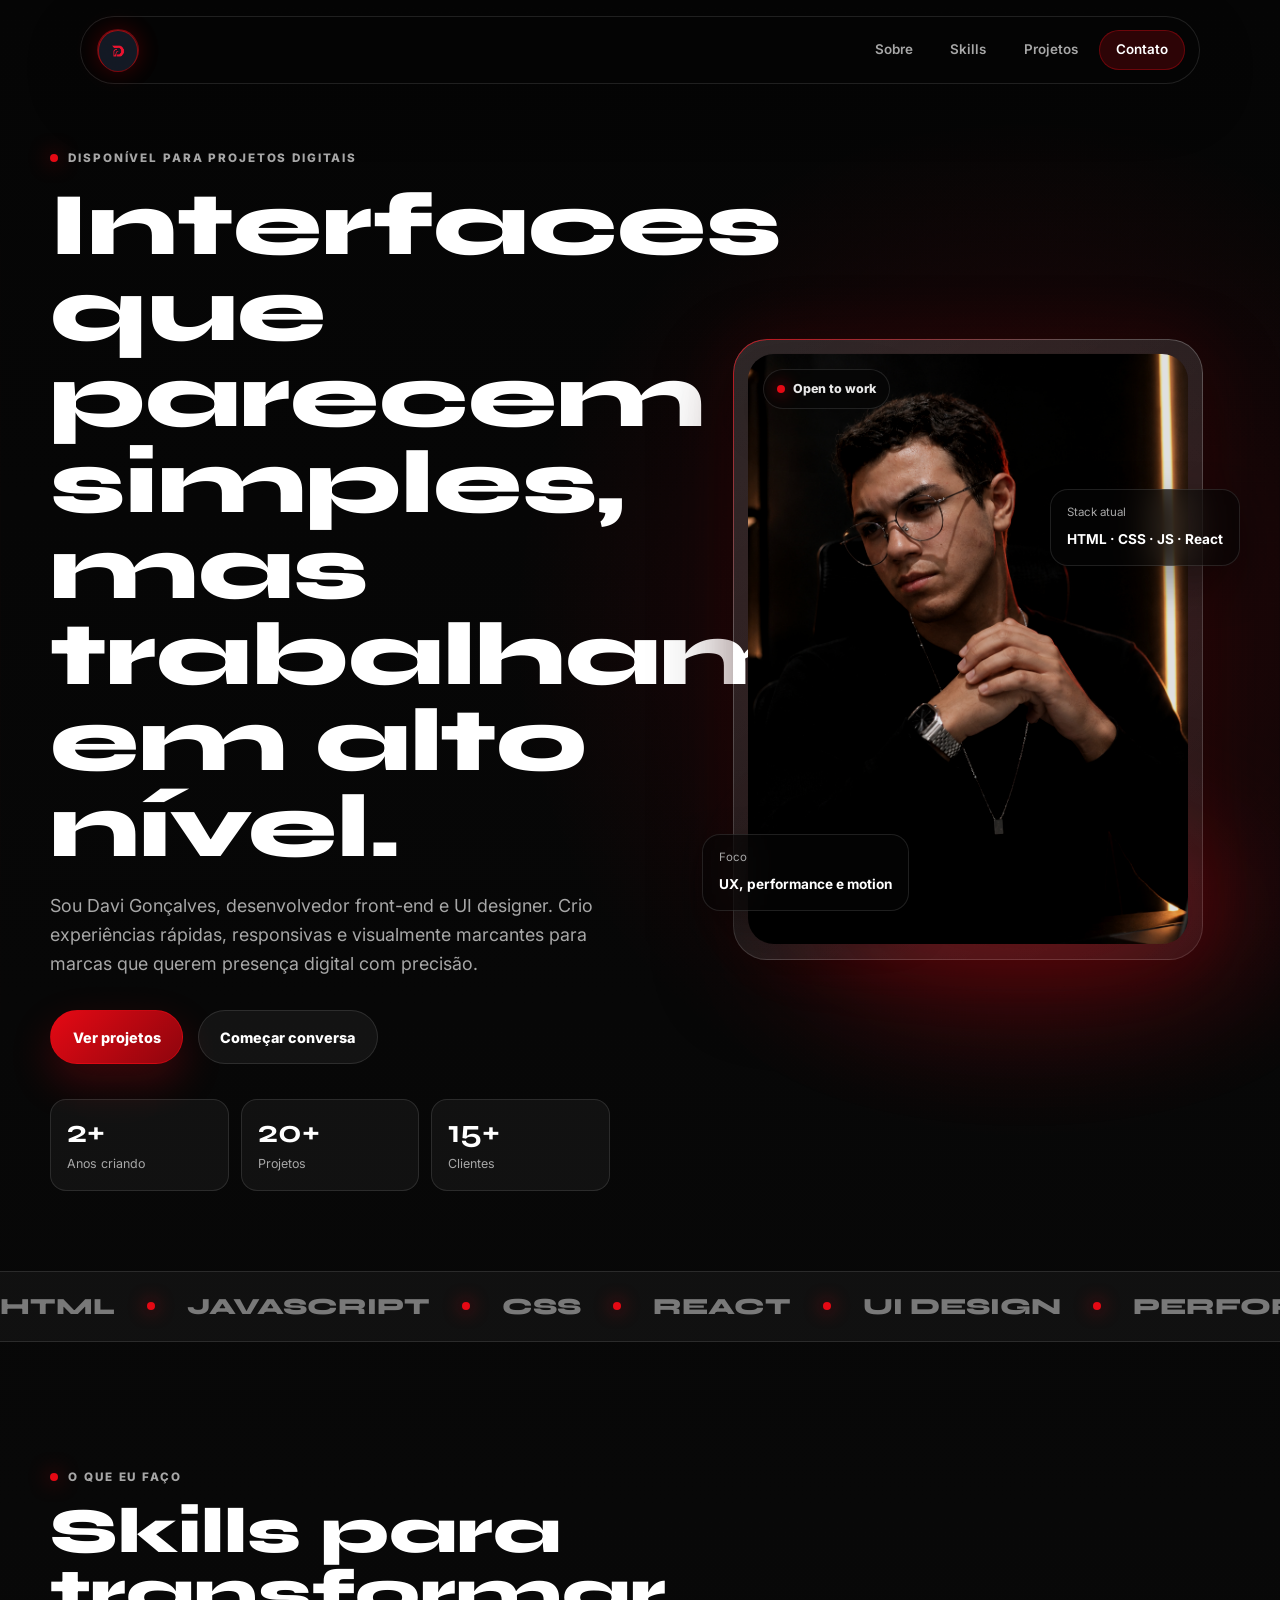
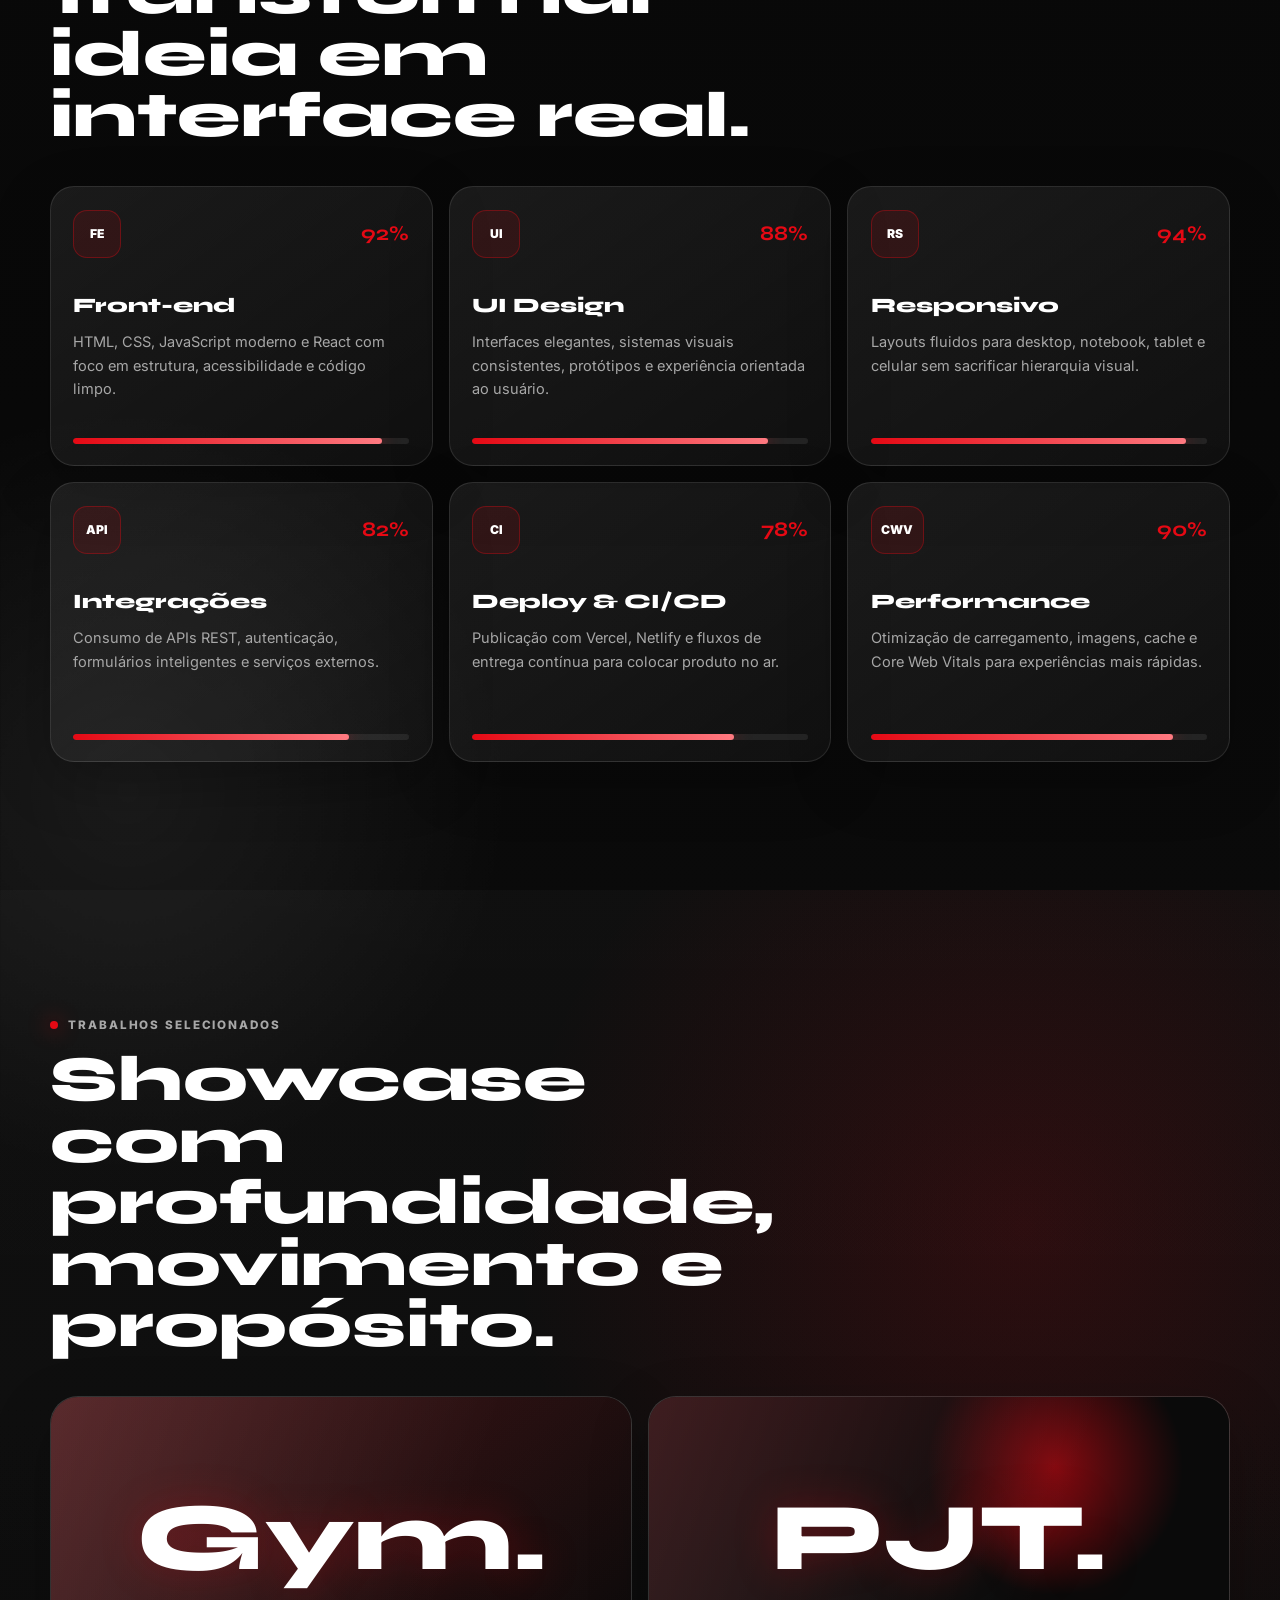
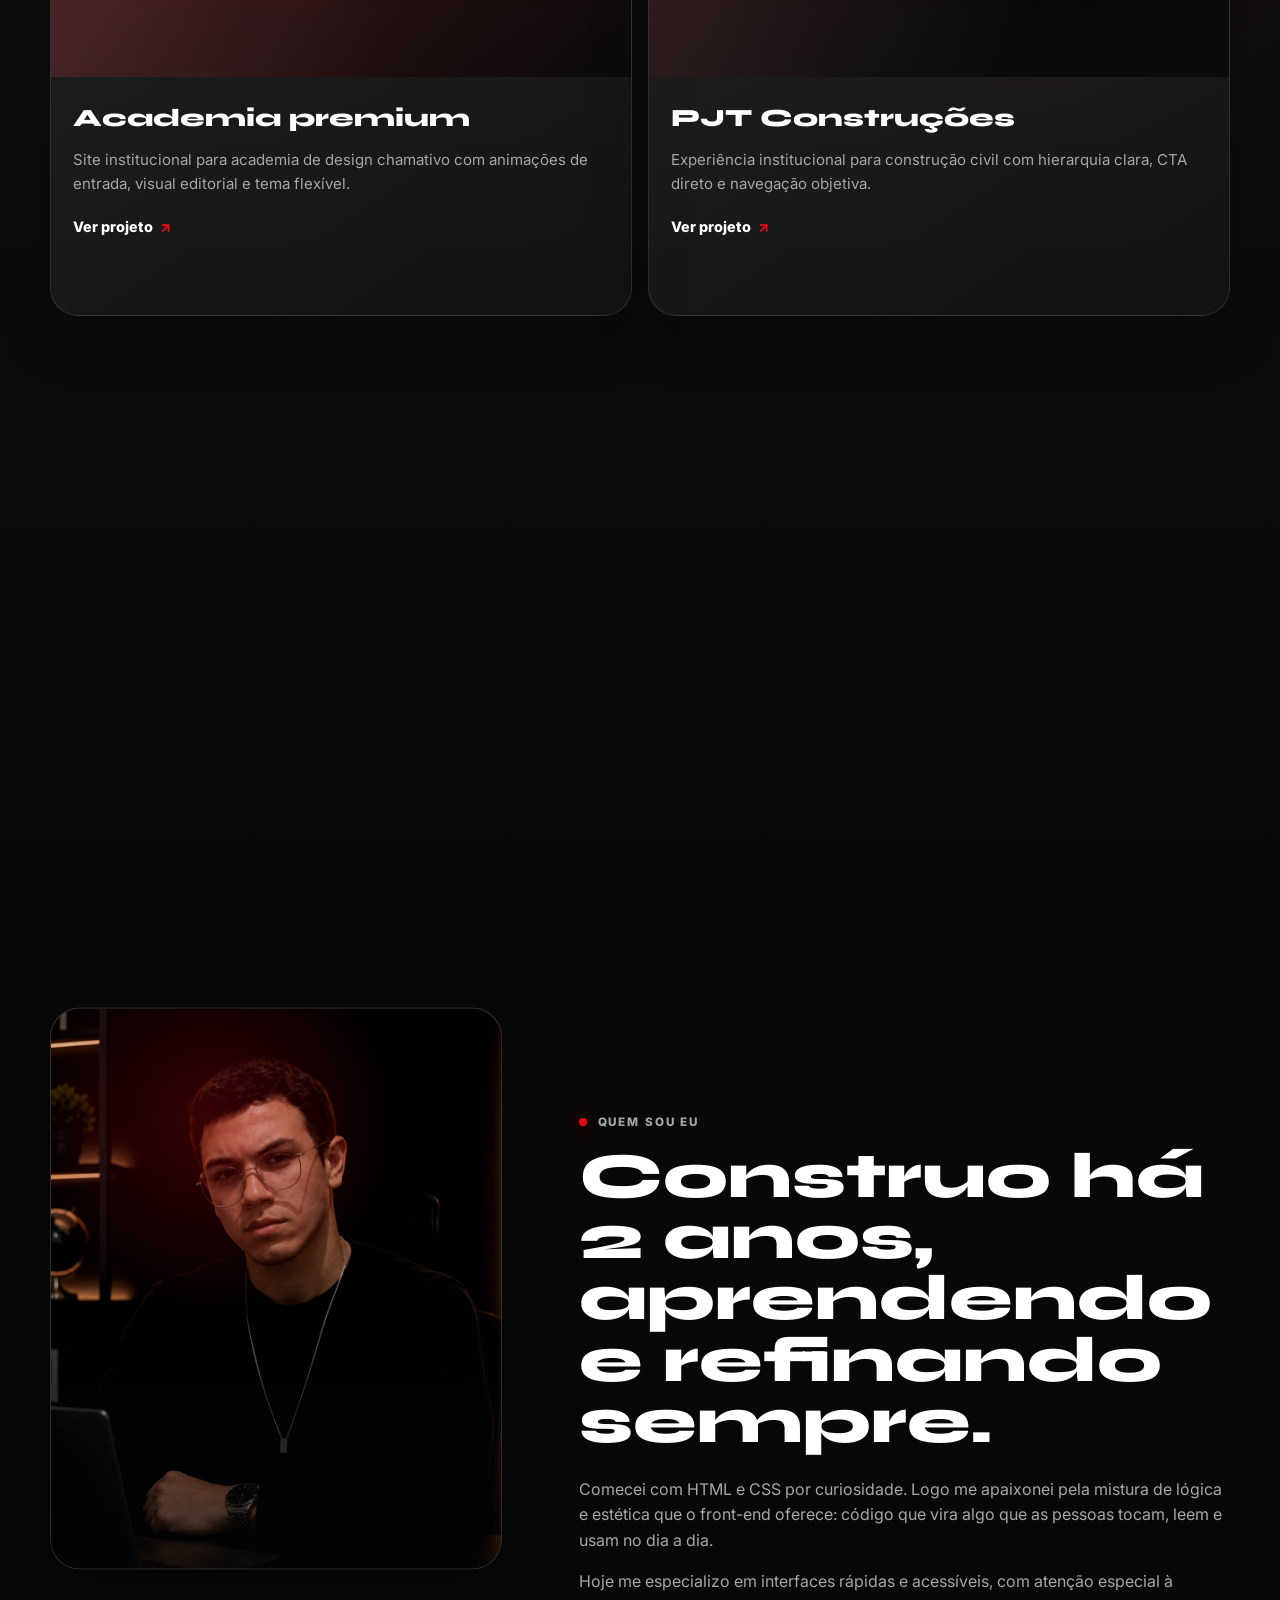
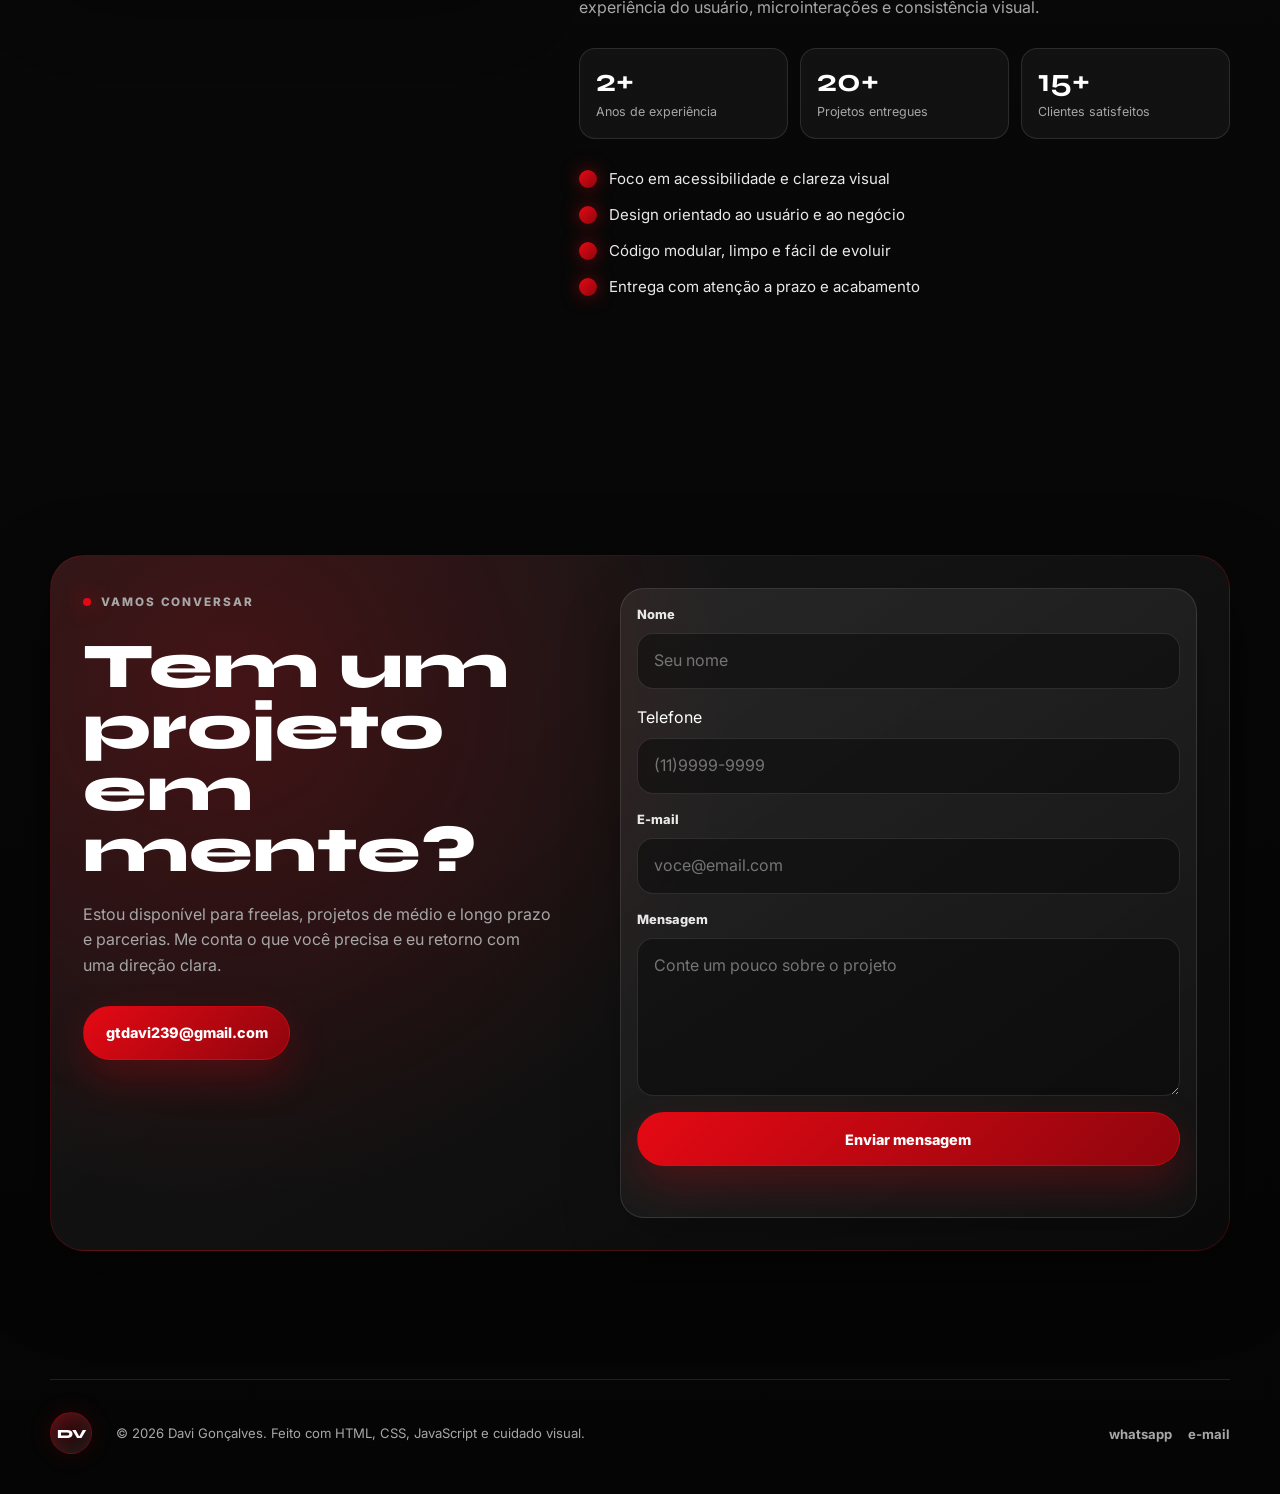
==== commit a89b161b: "commit form" ====
--- a/index.html
+++ b/index.html
@@ -426,6 +426,16 @@
             <label>
               <span>Nome</span>
               <input type="text" name="name" placeholder="Seu nome" required />
+            </label>
+
+            <label>
+              Telefone
+              <input
+                type="tel"
+                name="telefone"
+                placeholder="(11)9999-9999"
+                required
+              />
             </label>
             <label>
               <span>E-mail</span>
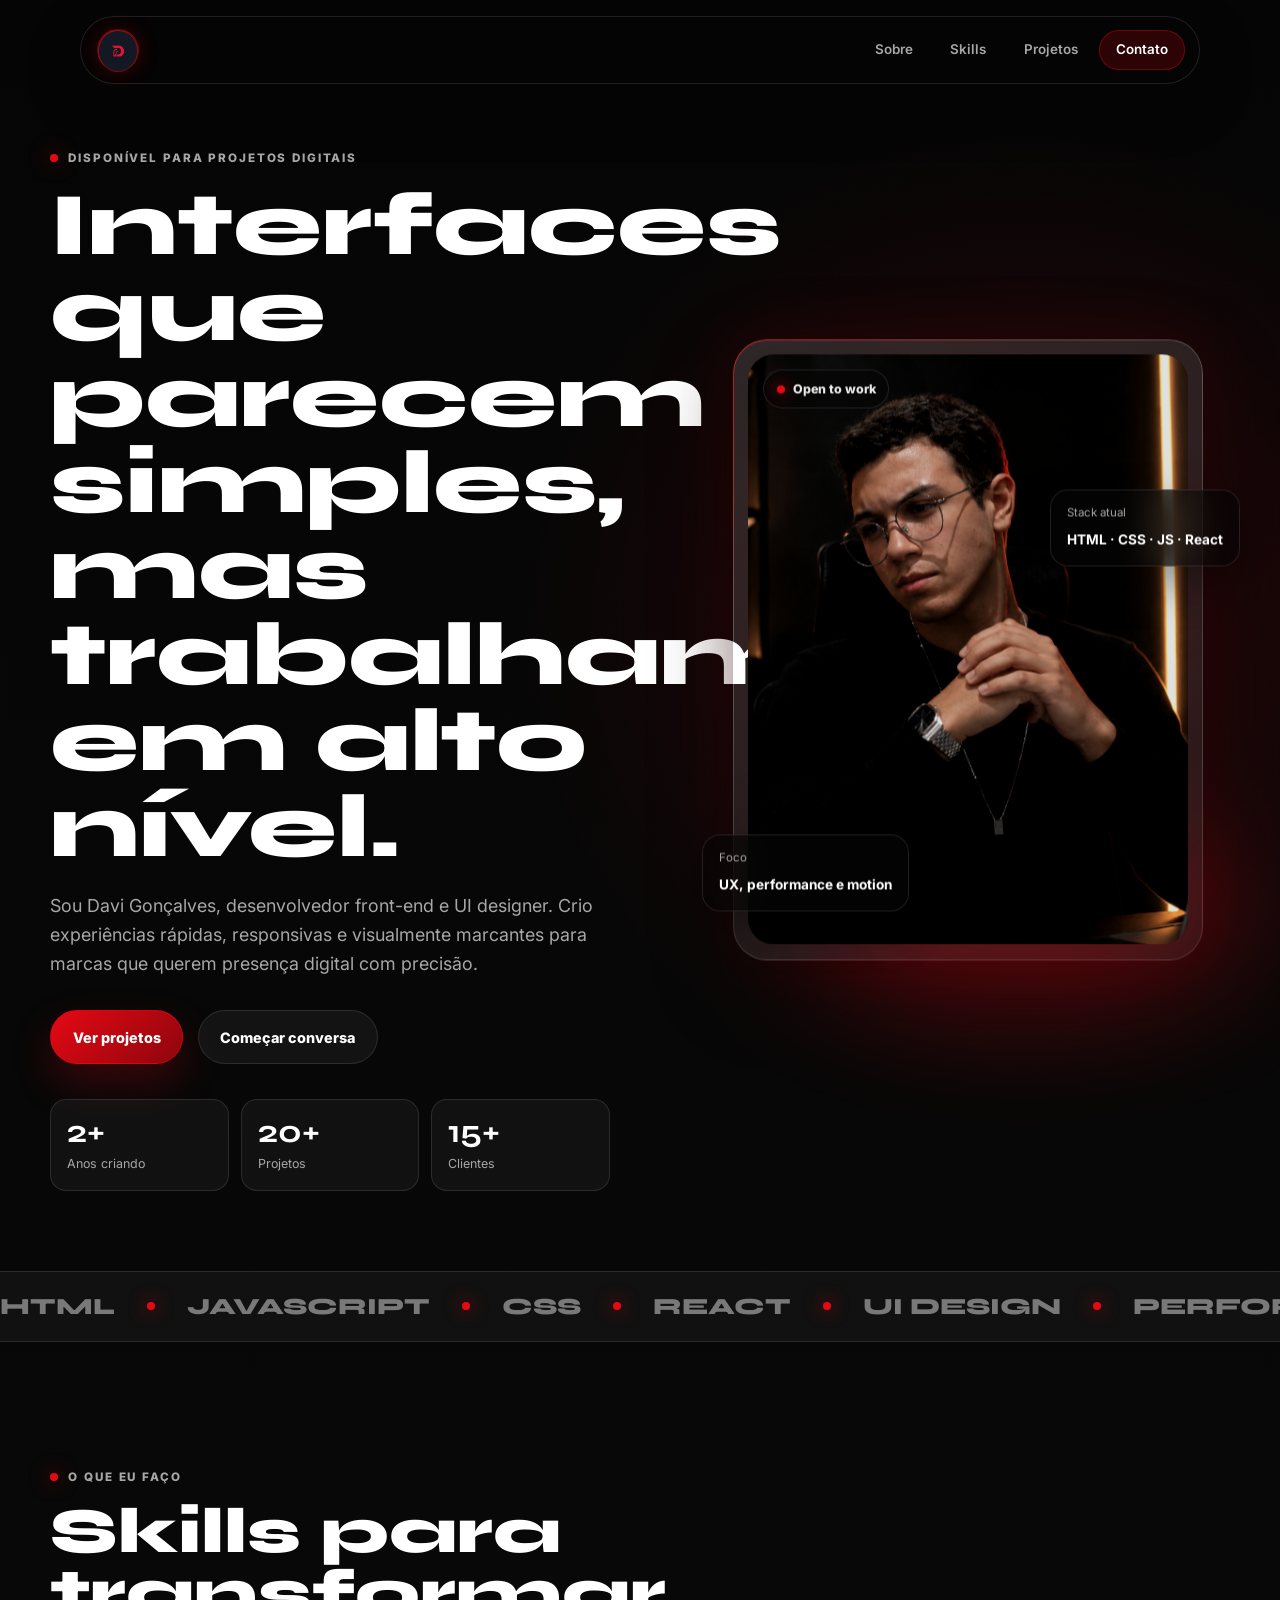
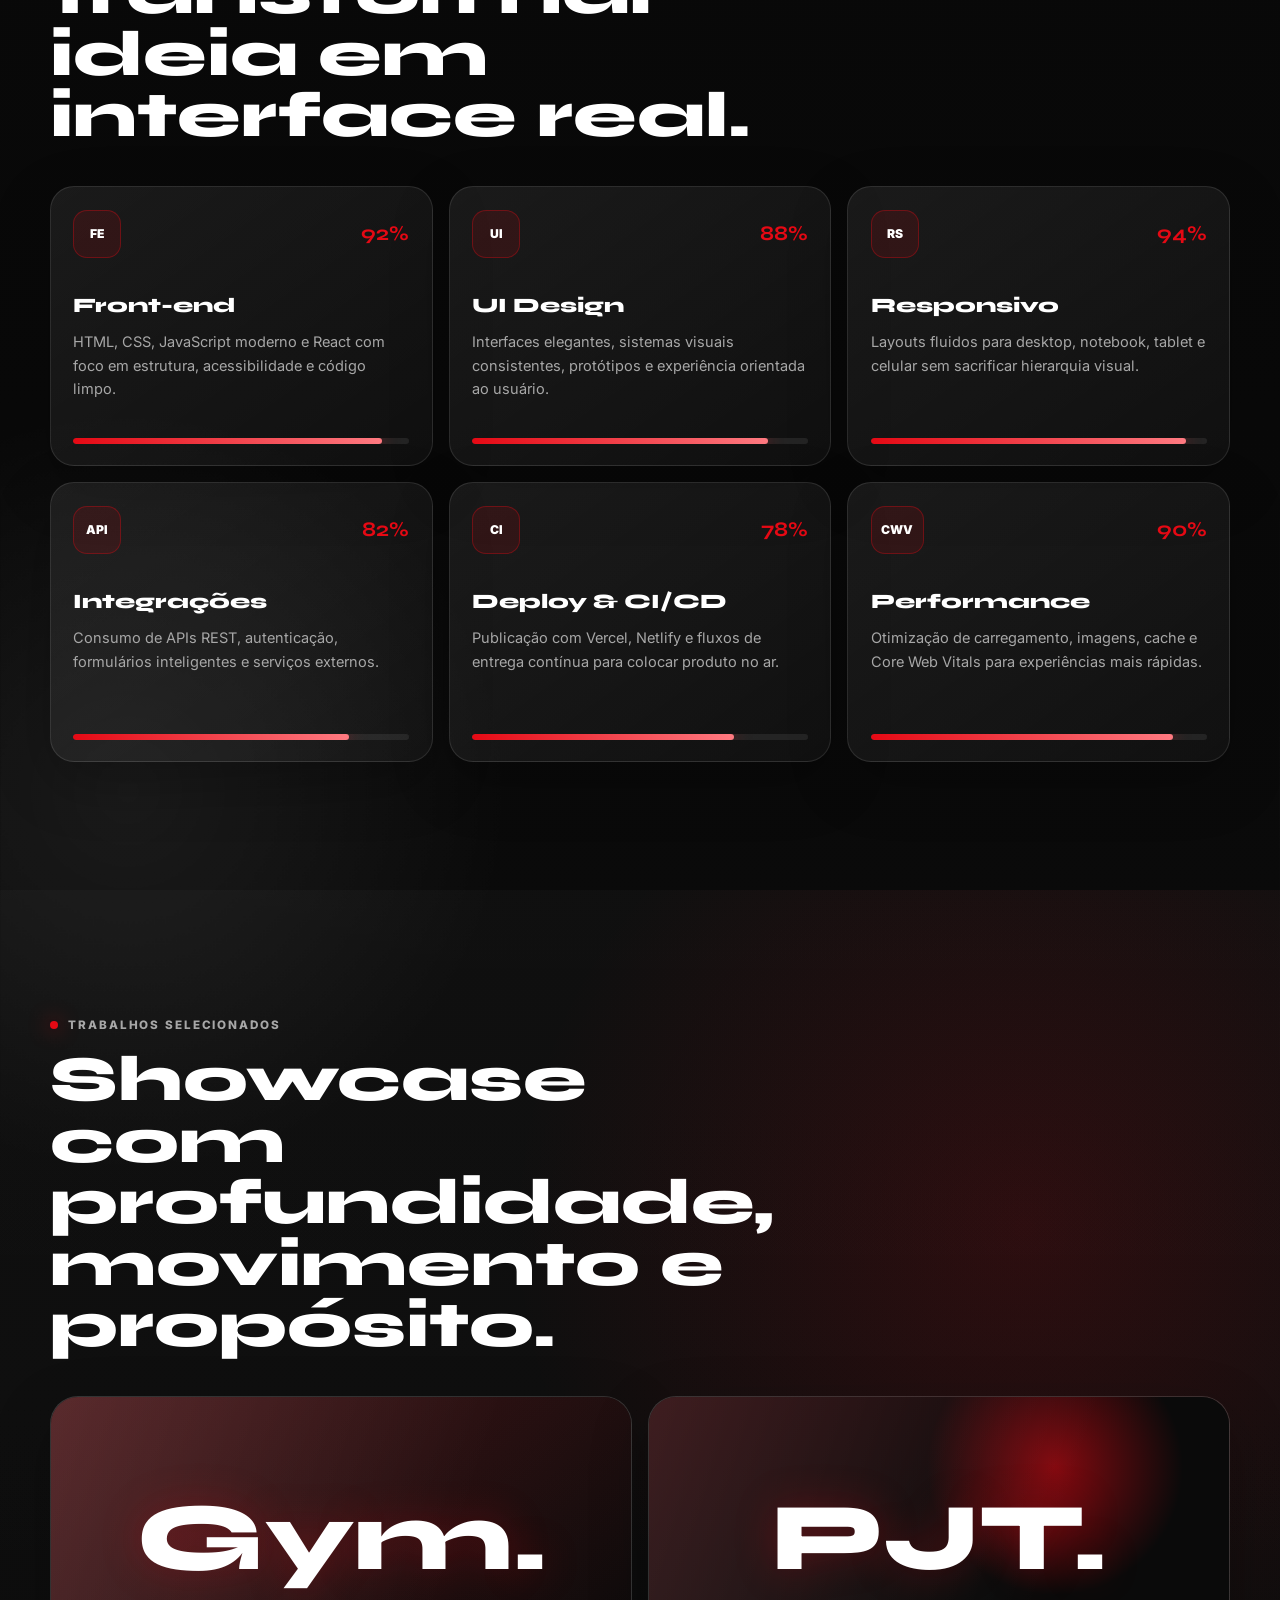
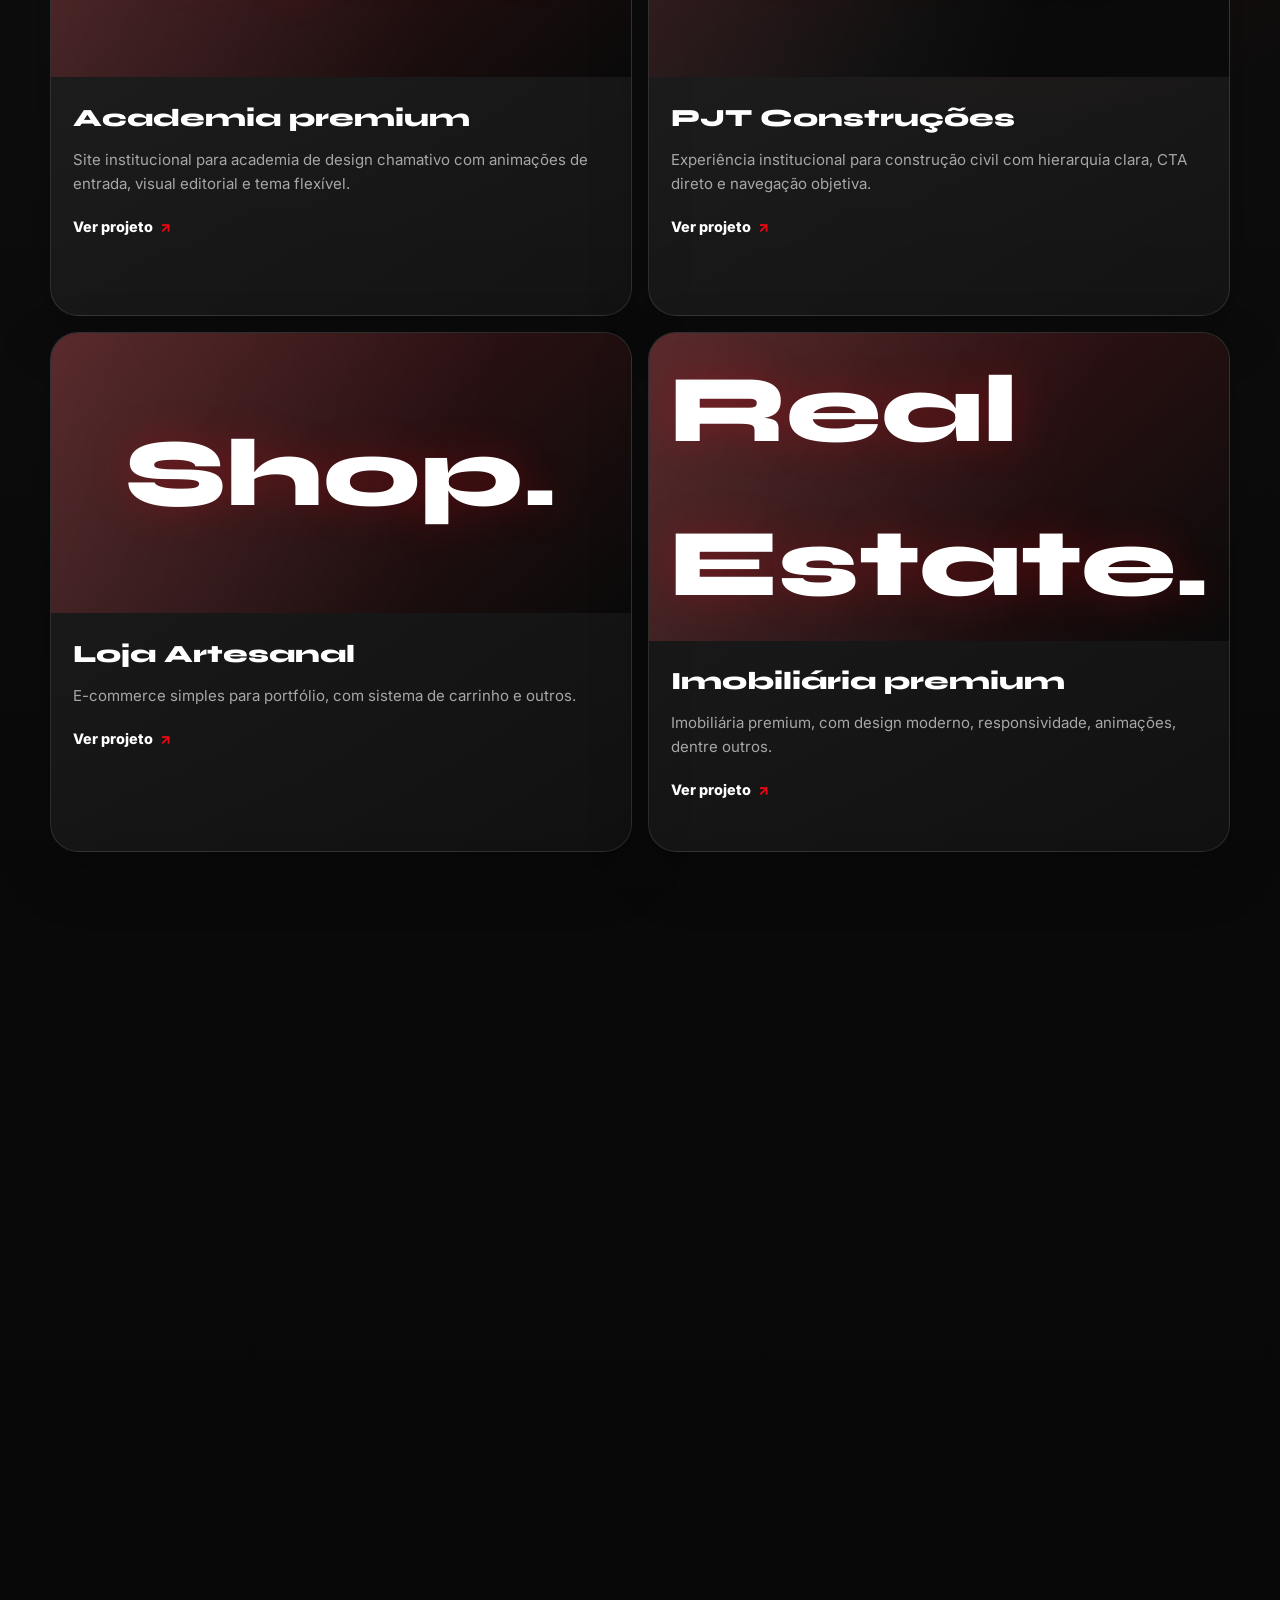
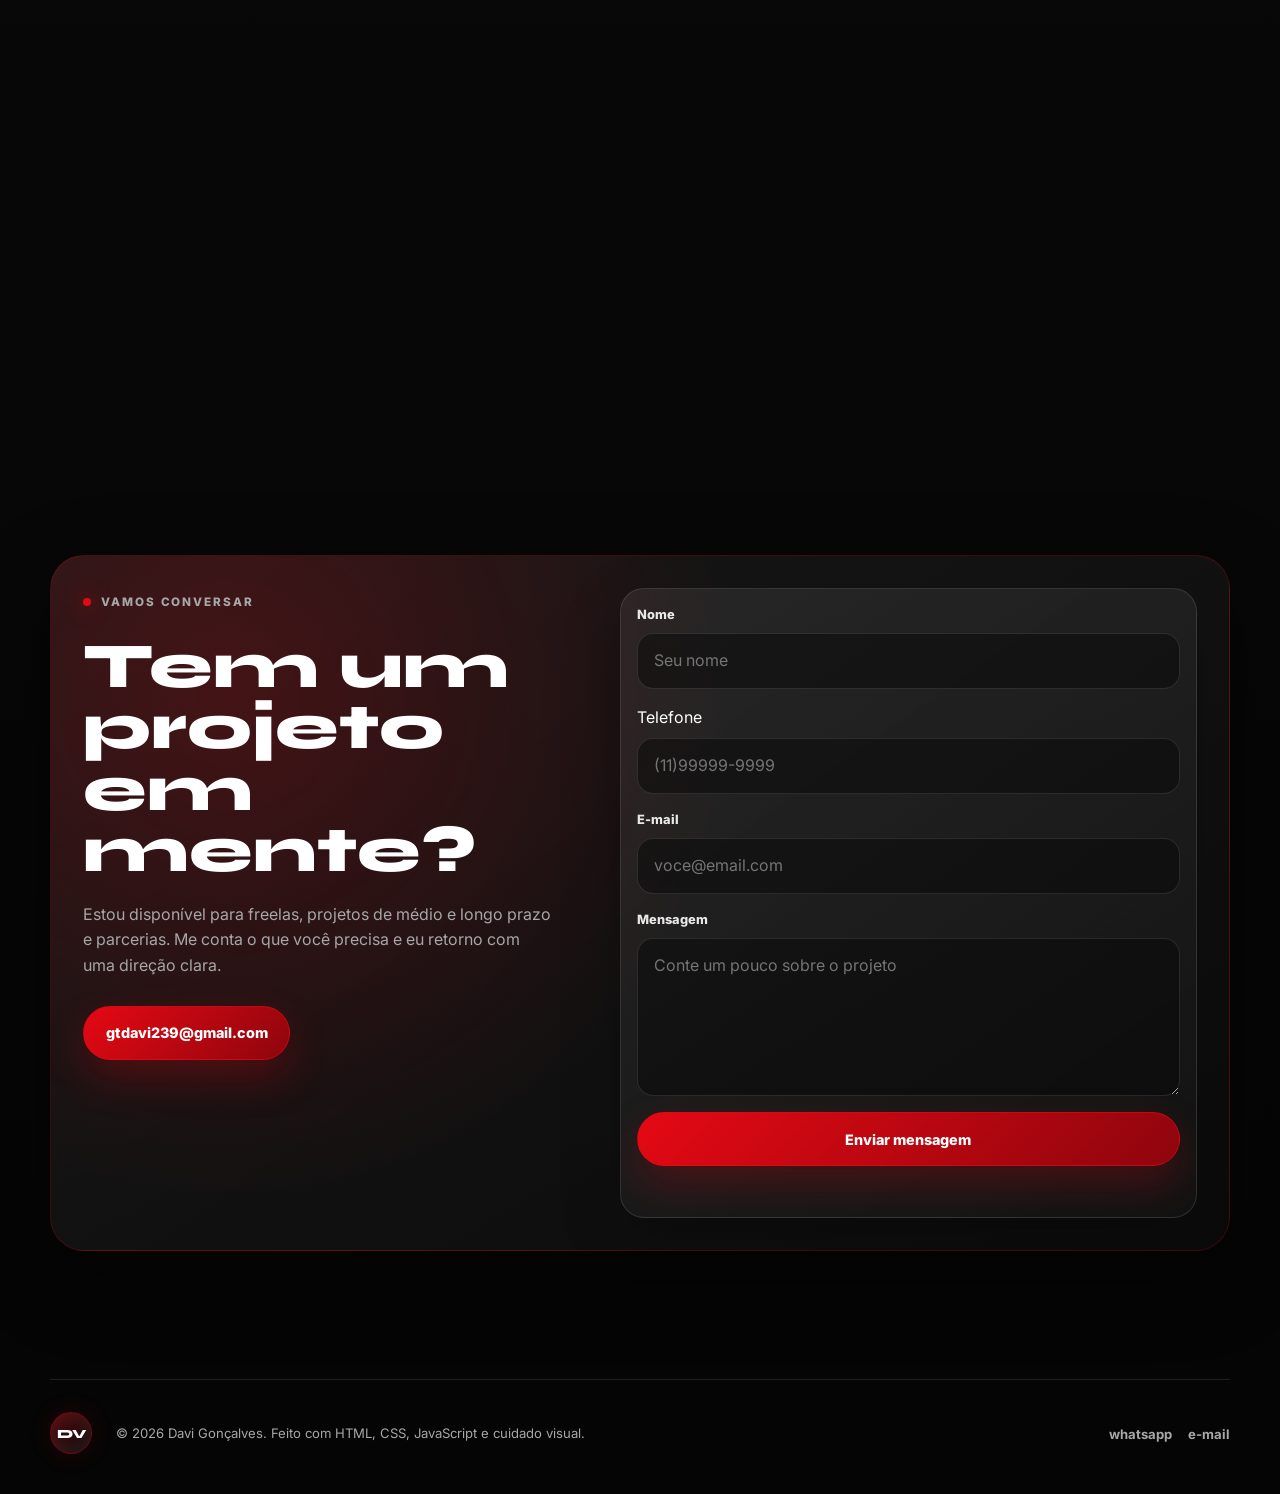
==== commit 247717ba: "commit new" ====
--- a/index.html
+++ b/index.html
@@ -433,7 +433,7 @@
               <input
                 type="tel"
                 name="telefone"
-                placeholder="(11)9999-9999"
+                placeholder="(11)99999-9999"
                 required
               />
             </label>
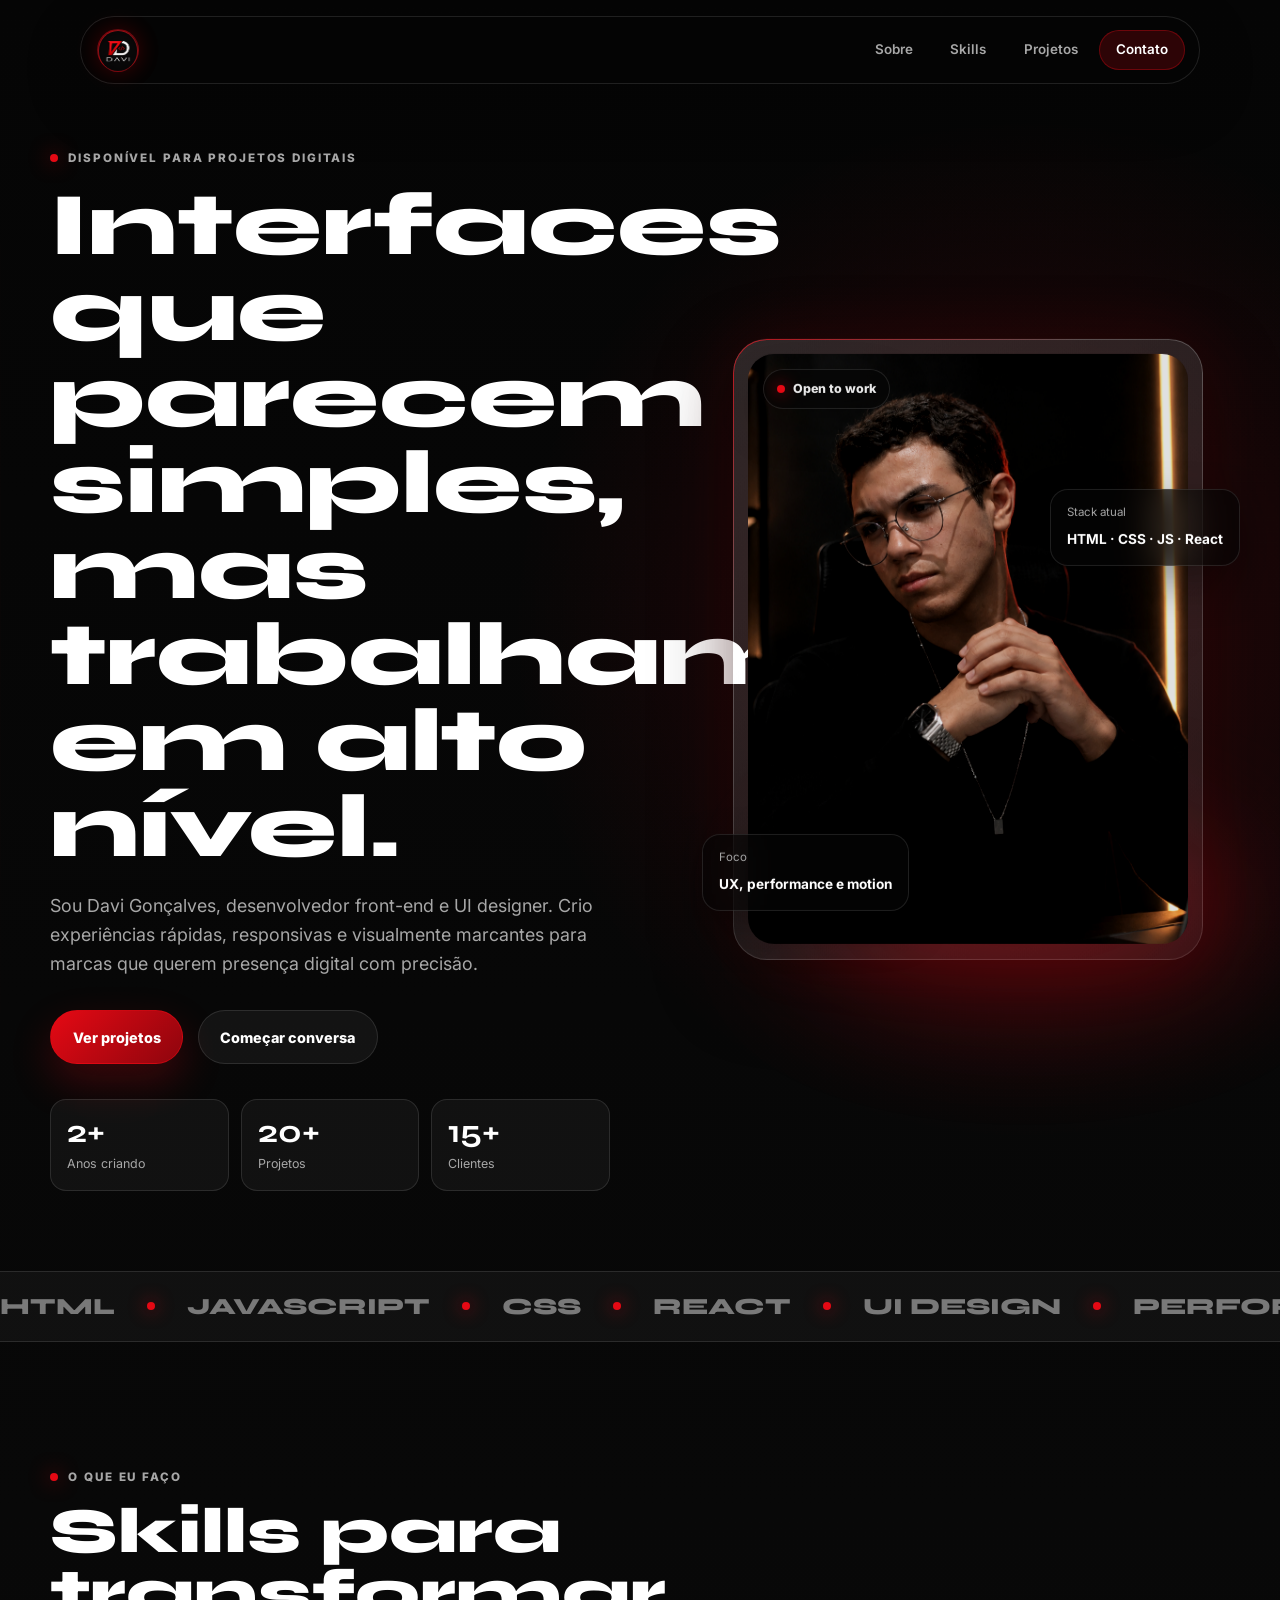
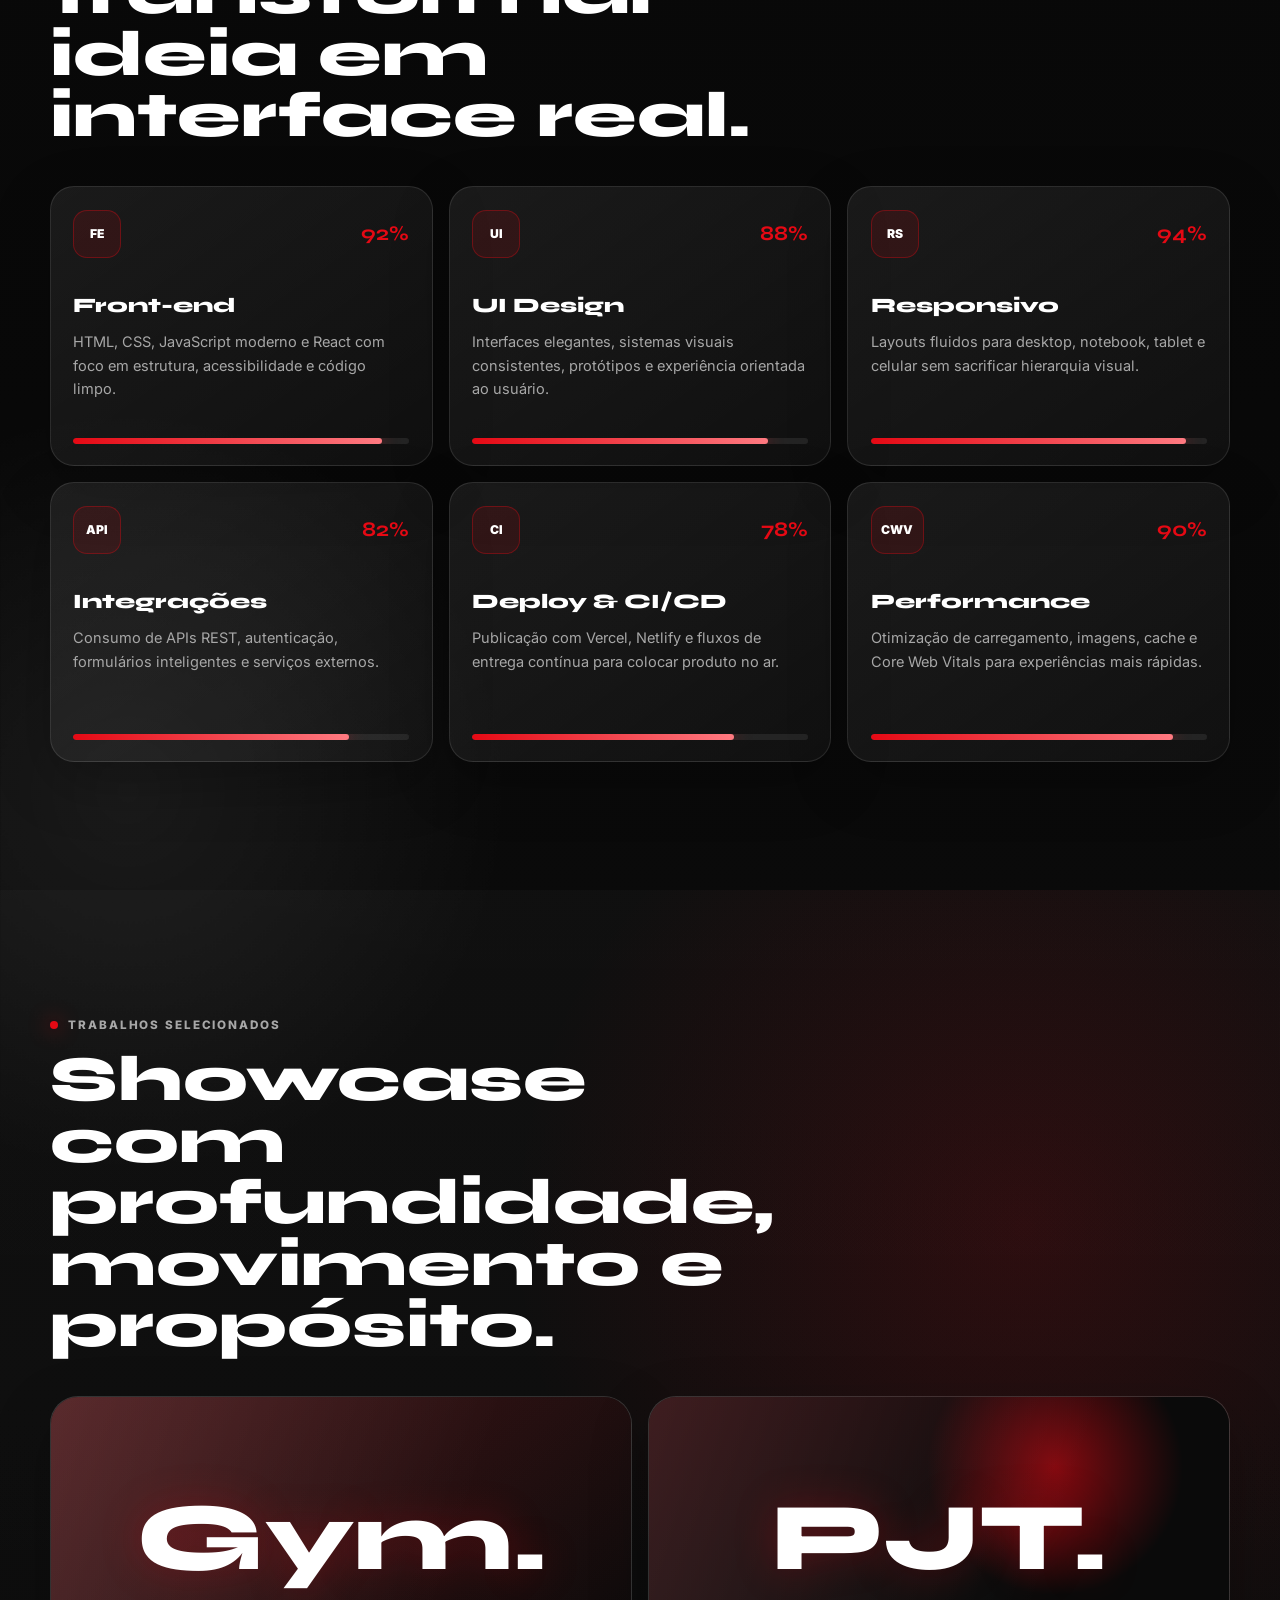
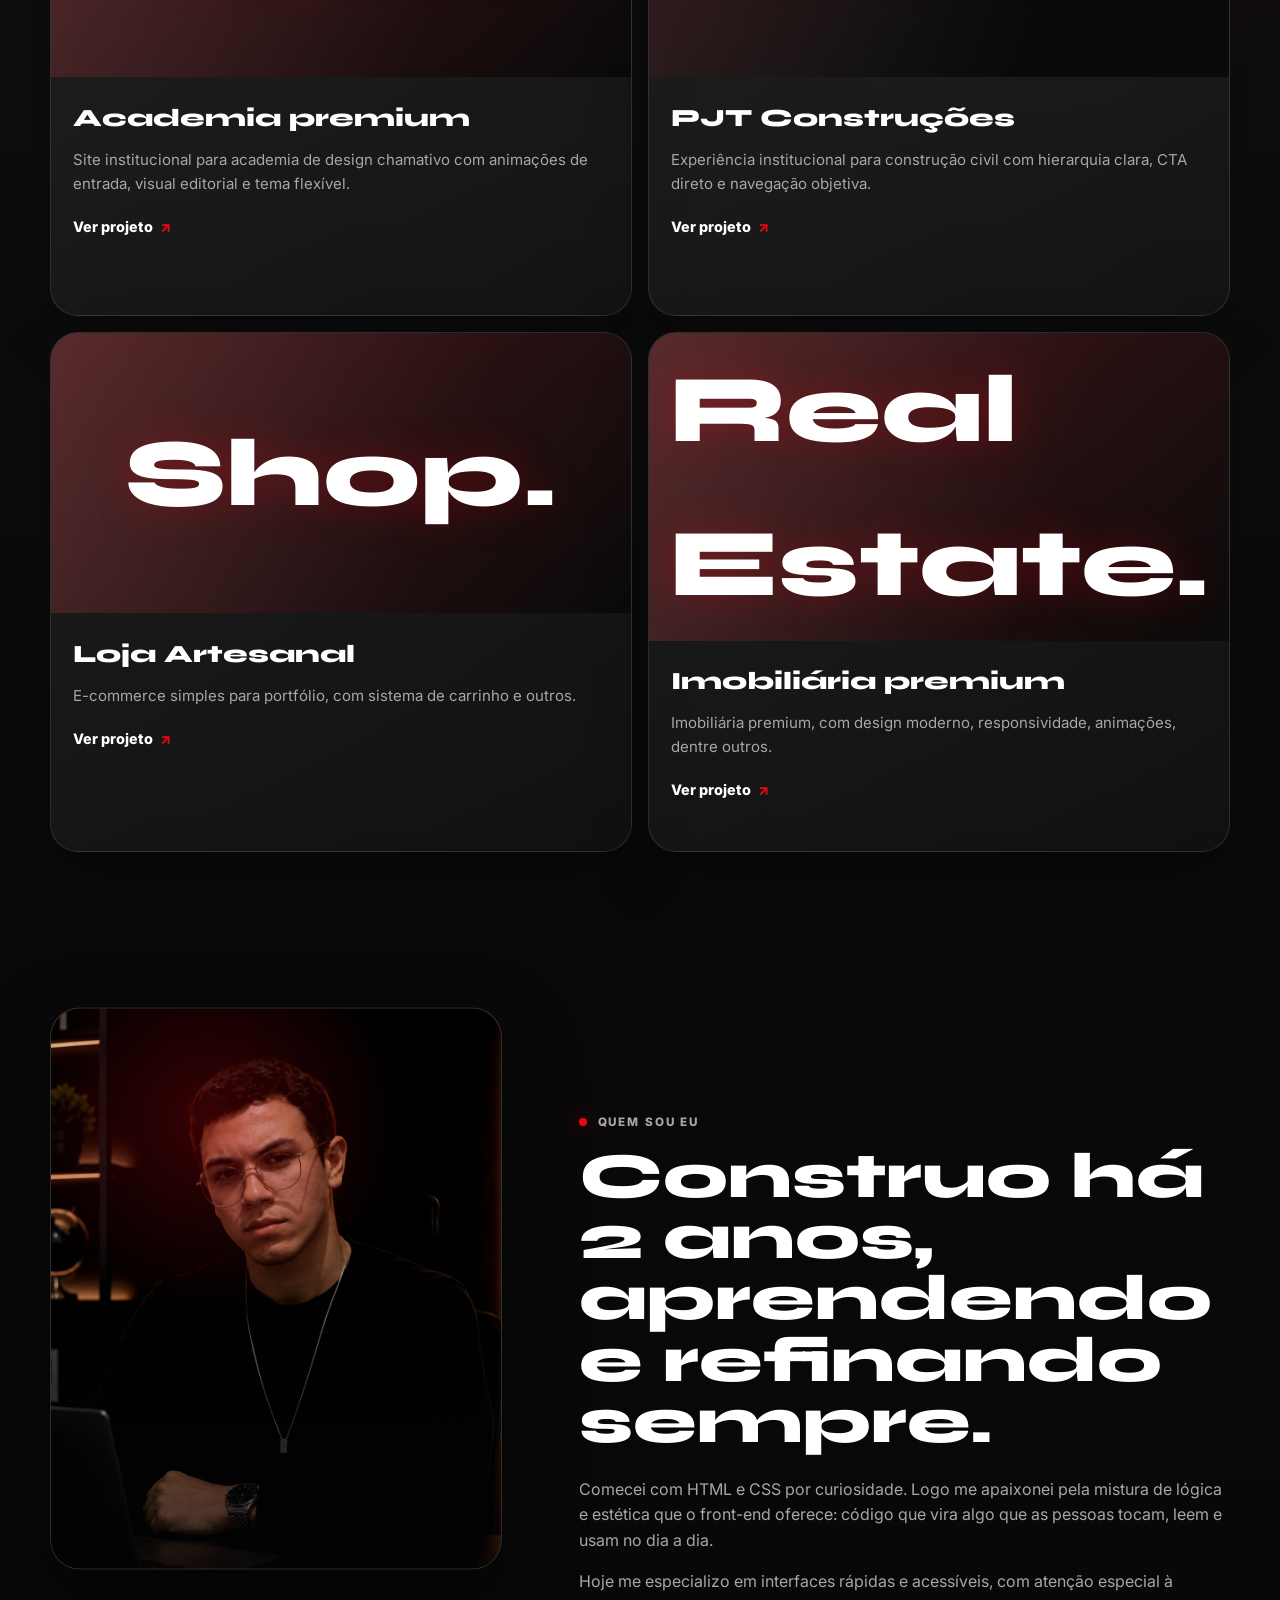
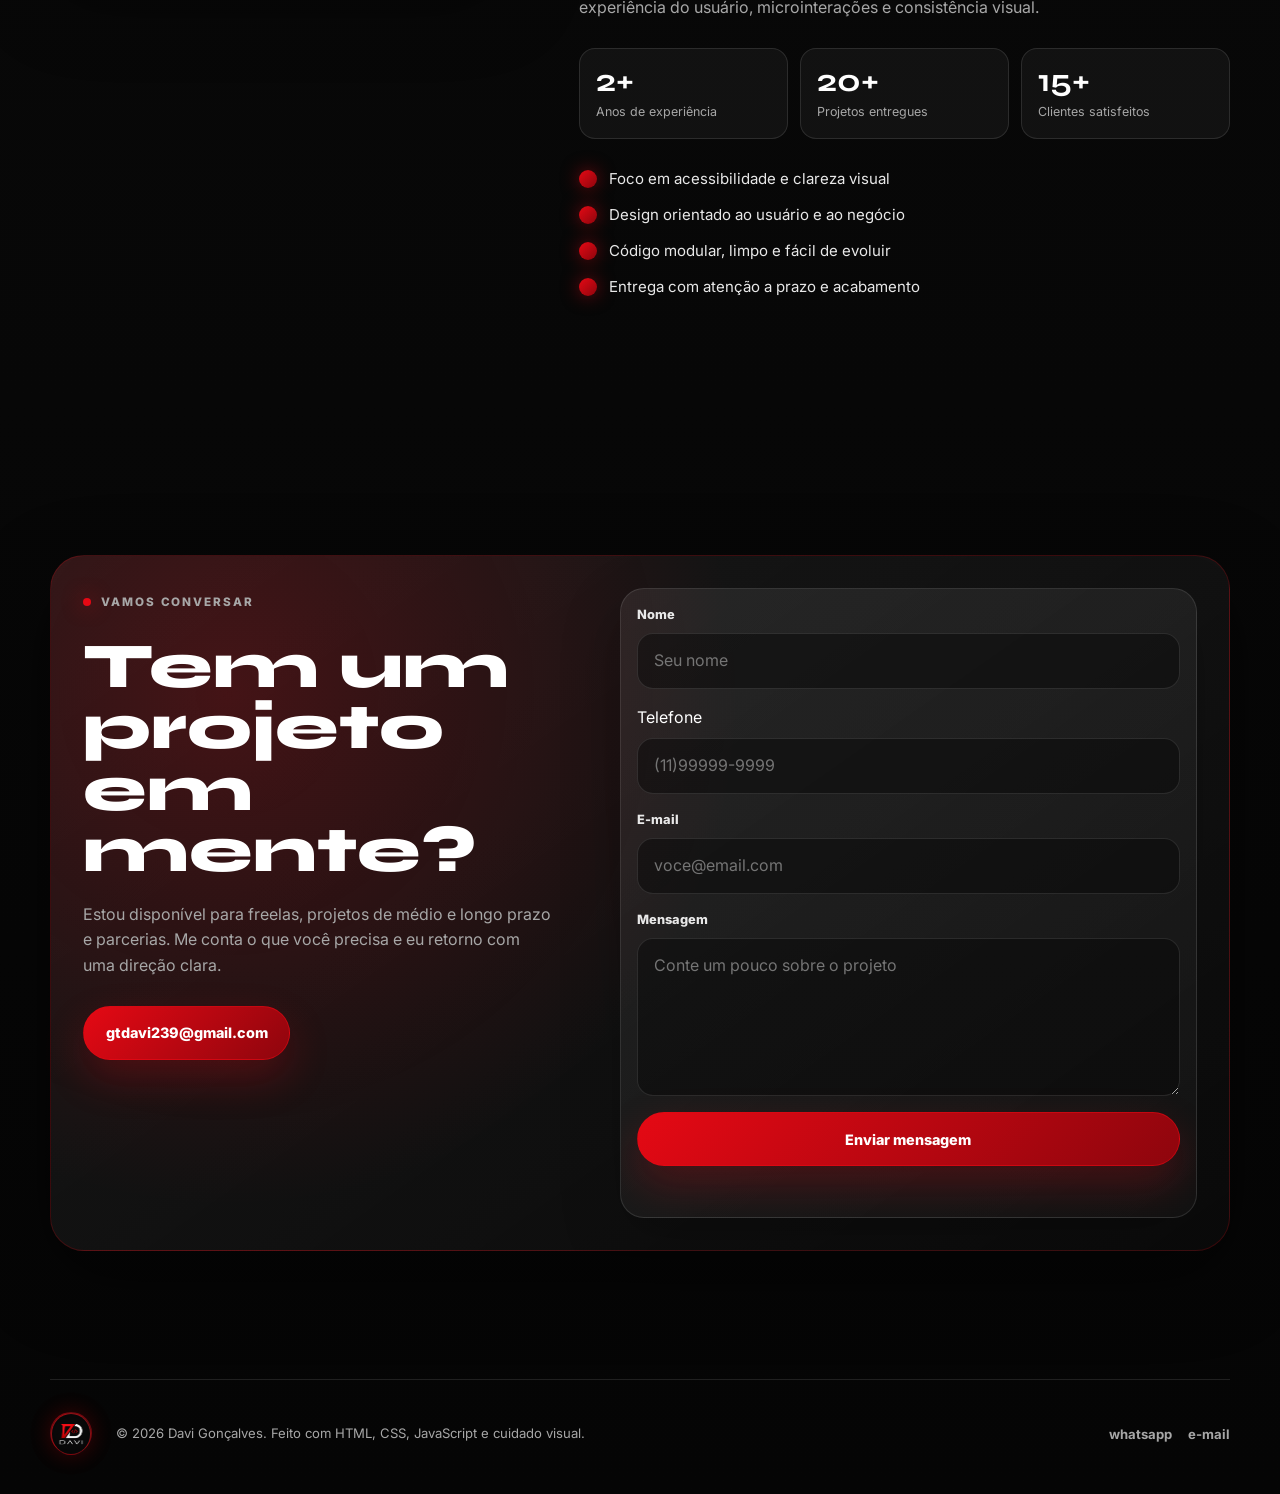
==== commit 2e6852f0: "commit logo" ====
--- a/index.html
+++ b/index.html
@@ -23,7 +23,7 @@
     <nav id="navbar" aria-label="Navegação principal">
       <a href="#" class="nav-logo" aria-label="Voltar ao início">
         <img
-          src="/imagens/Stylized 'D' Logo for Web Developer Davi.png"
+          src="/imagens/ChatGPT Image 10 de jul. de 2026, 18_30_33.png"
           alt="logo"
         />
       </a>
@@ -465,7 +465,11 @@
     </main>
 
     <footer>
-      <a href="#" class="footer-logo">DV</a>
+      <a href="#" class="footer-logo"
+        ><img
+          src="/imagens/ChatGPT Image 10 de jul. de 2026, 18_30_33.png"
+          alt=""
+      /></a>
       <p>
         © 2026 Davi Gonçalves. Feito com HTML, CSS, JavaScript e cuidado visual.
       </p>
--- a/style.css
+++ b/style.css
@@ -131,7 +131,8 @@
 
 .nav-logo,
 .nav-logo img,
-.footer-logo {
+.footer-logo,
+.footer-logo img {
   width: 42px;
   height: 42px;
   display: inline-grid;
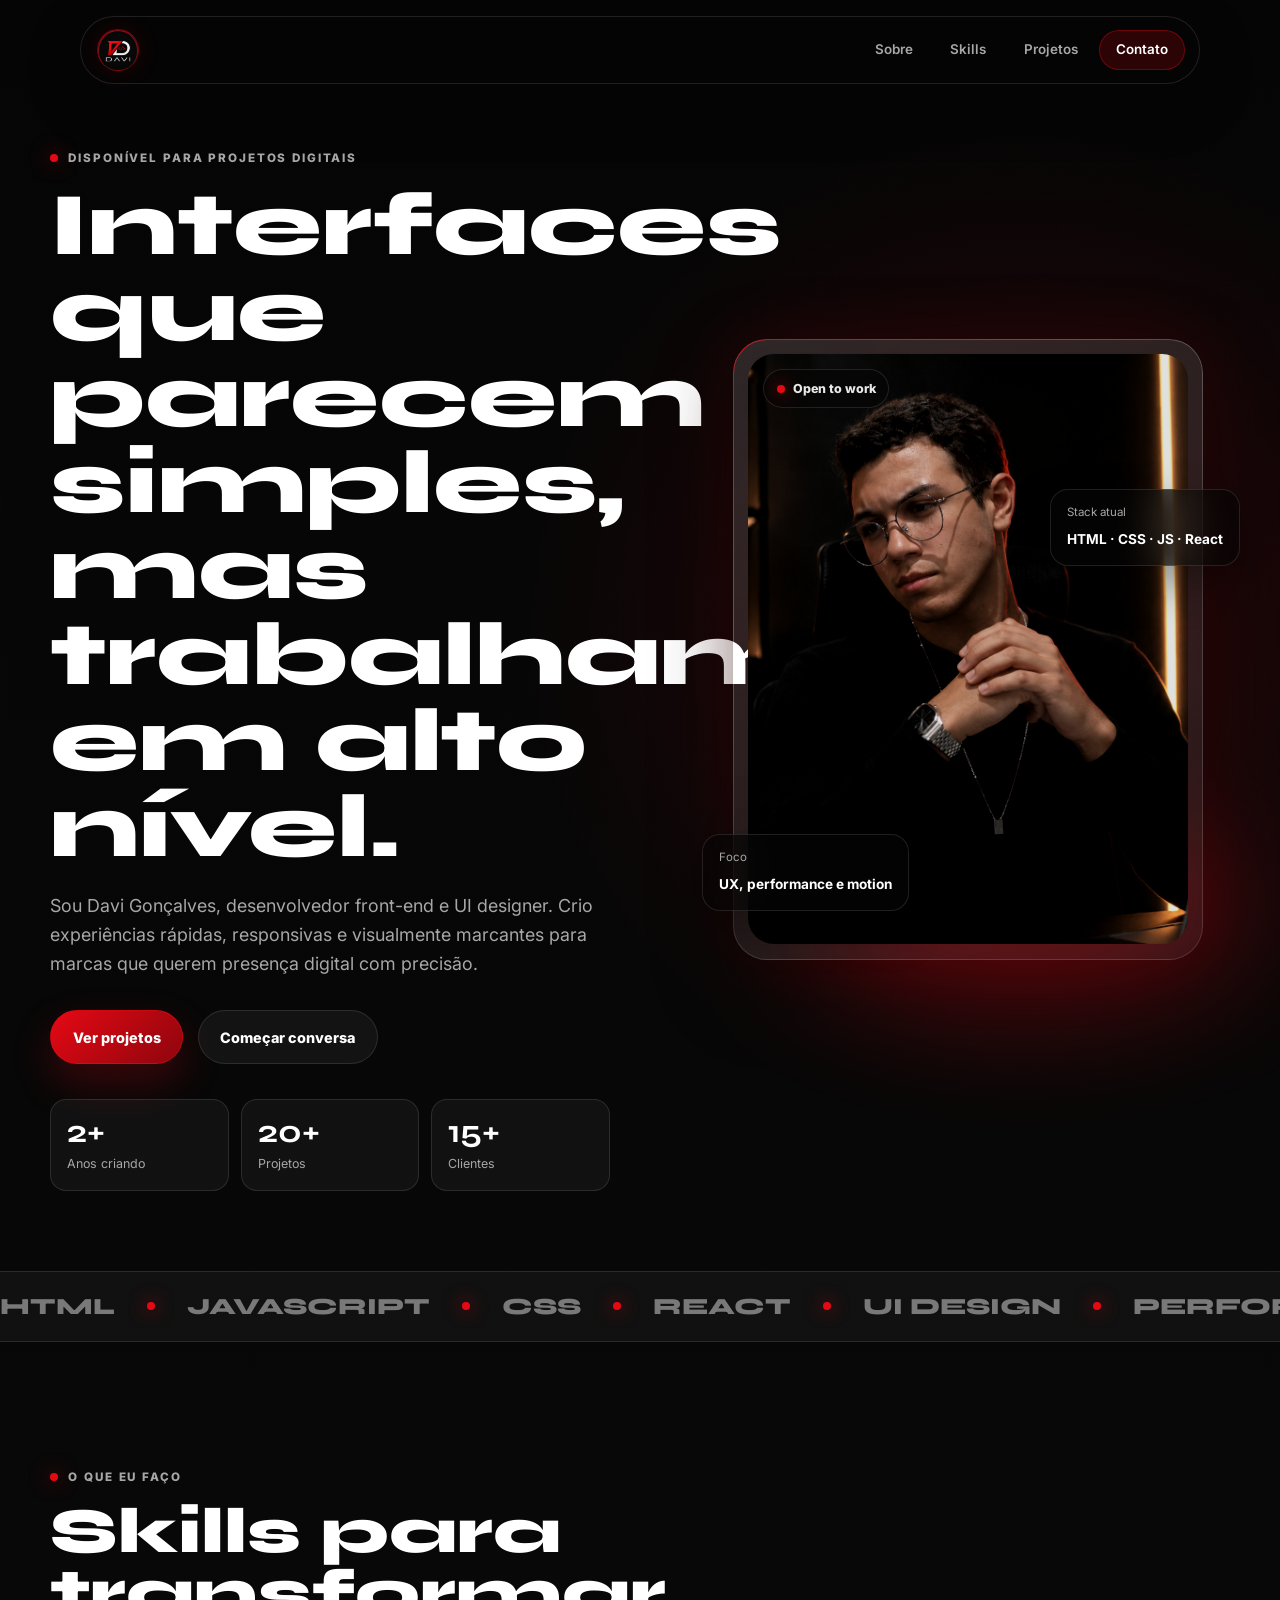
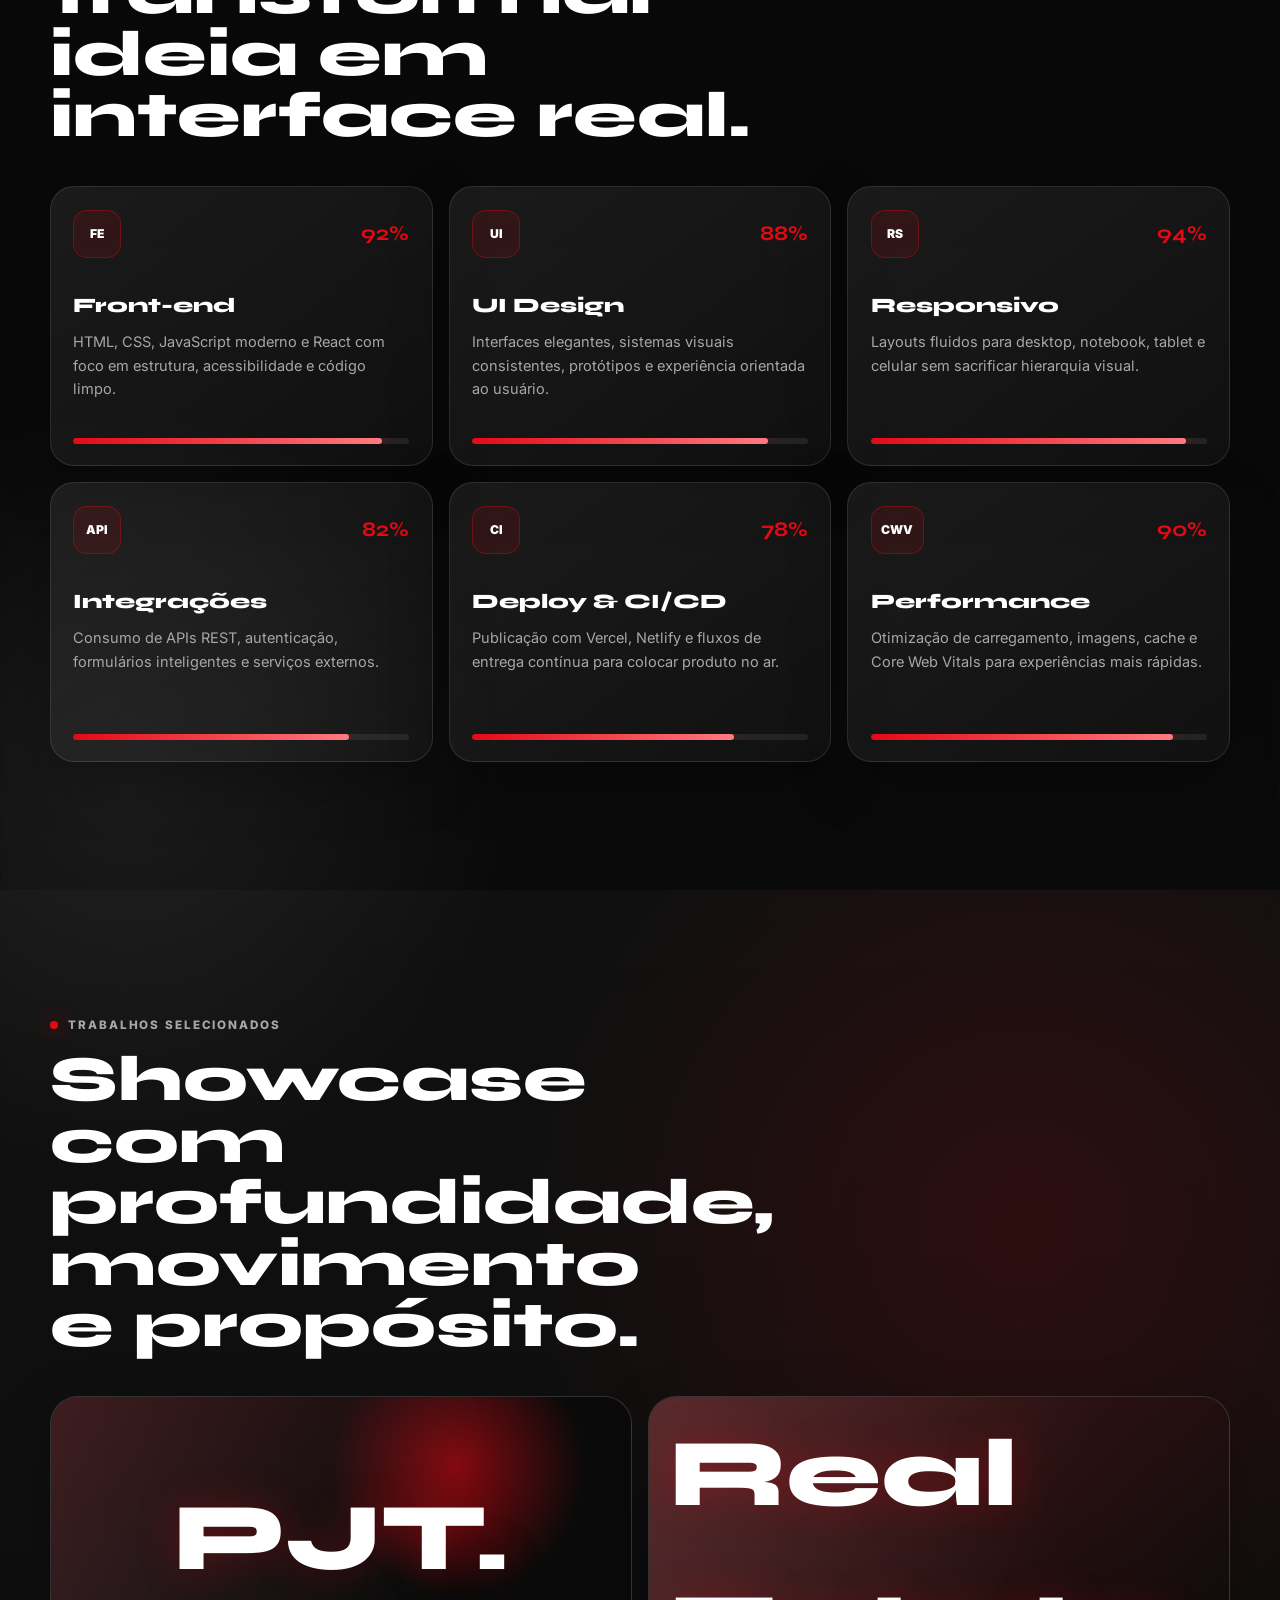
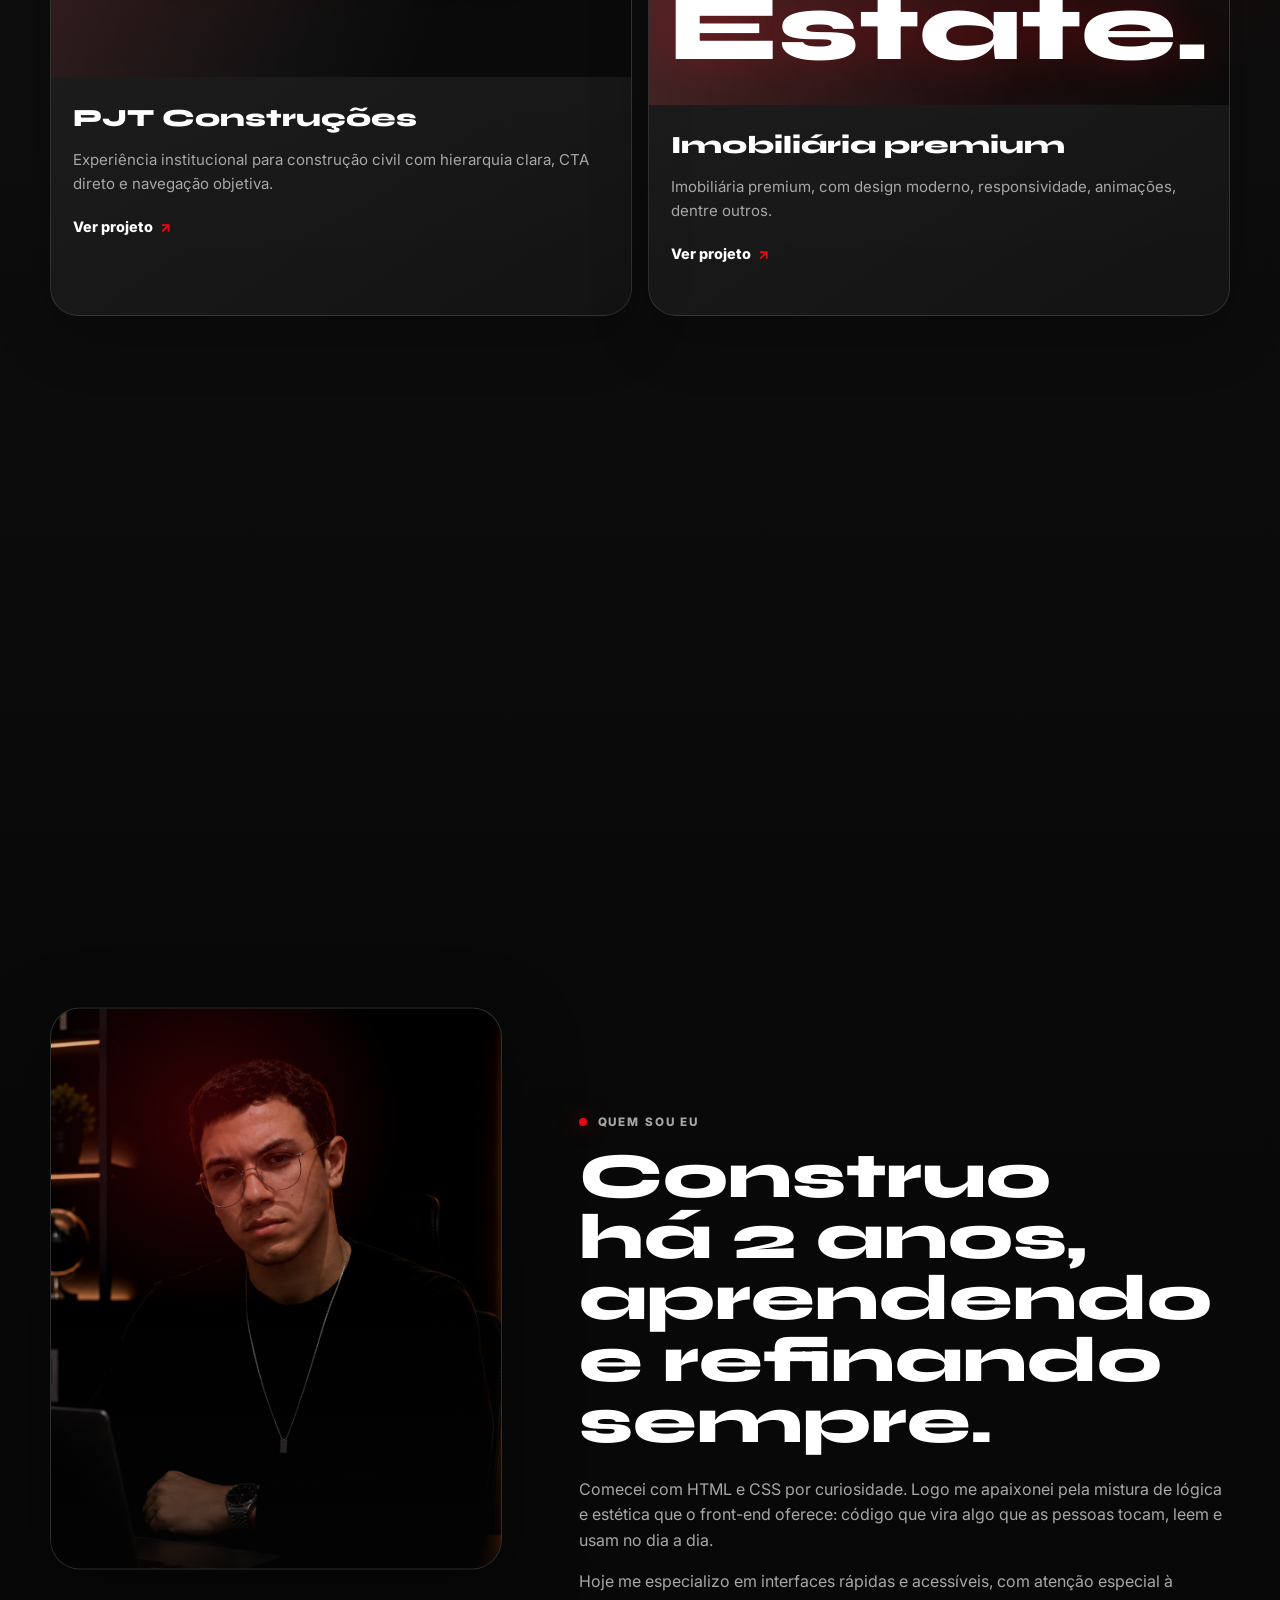
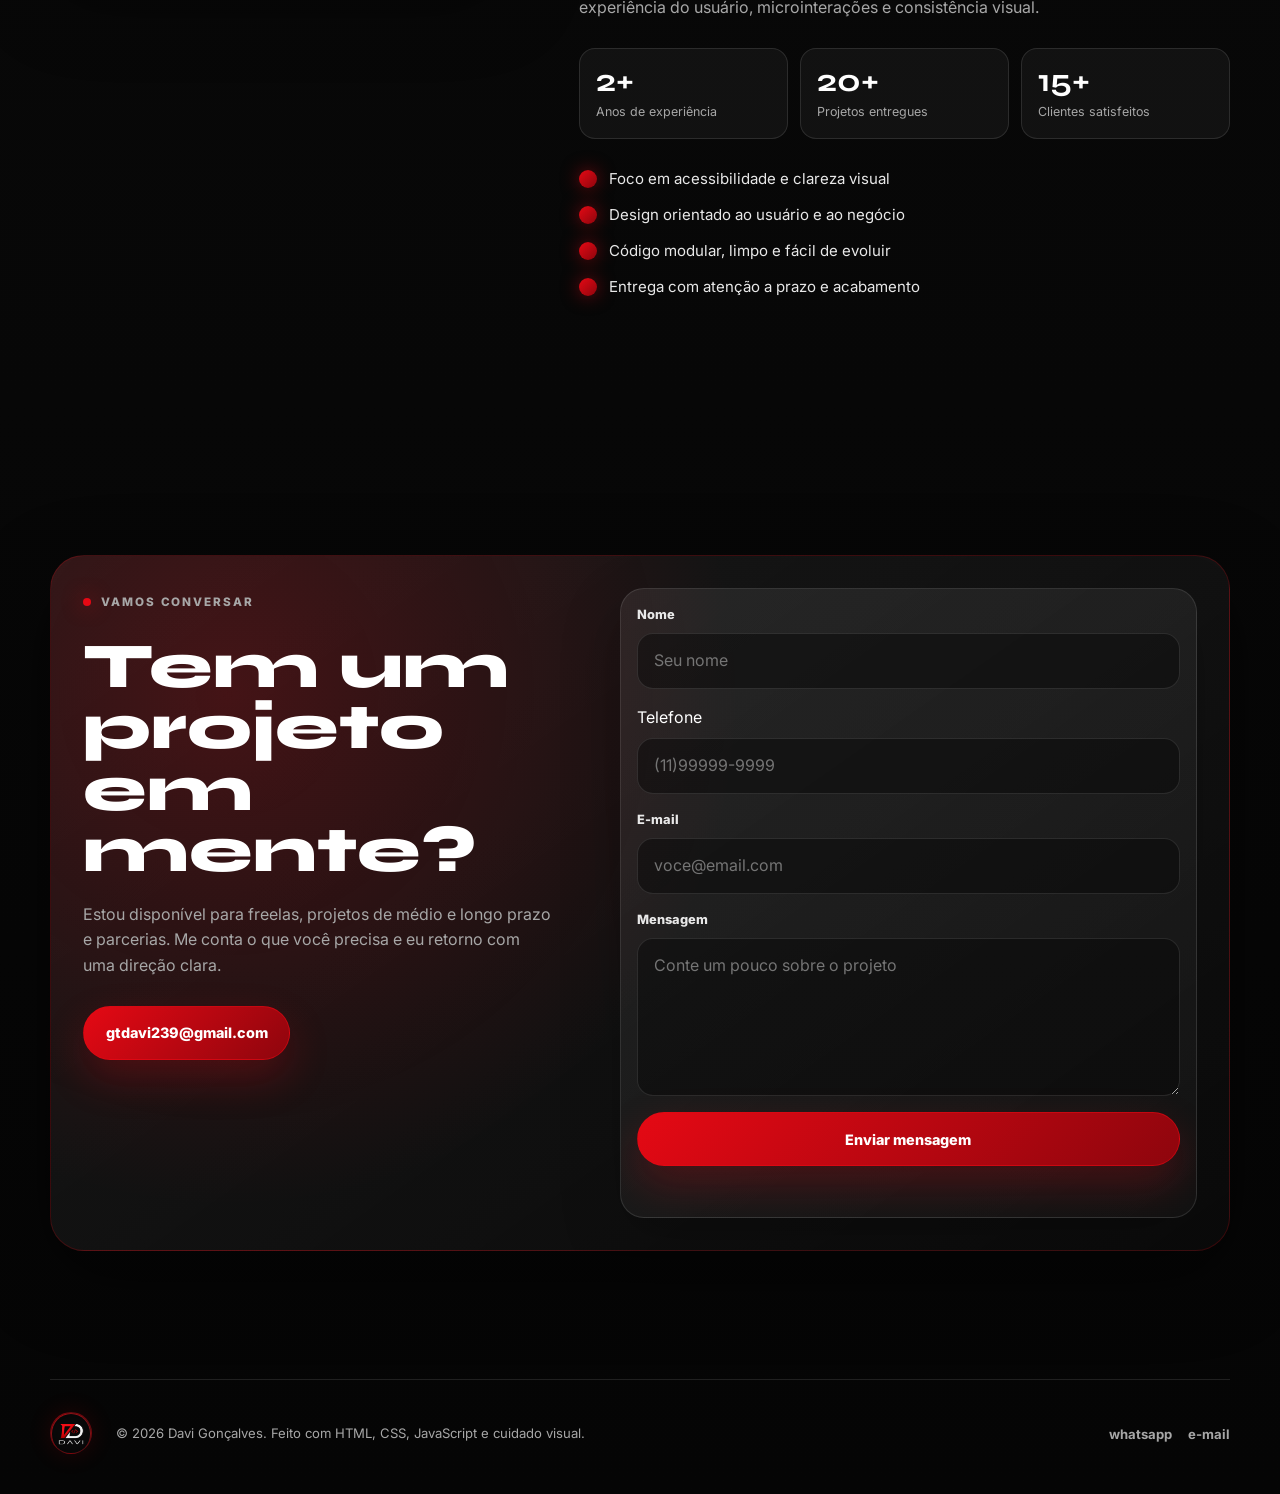
==== commit 3b389571: "commit responsividade" ====
--- a/index.html
+++ b/index.html
@@ -211,29 +211,6 @@
         </div>
         <div class="projects-grid">
           <a
-            href="/Site para academia/academia_public/index.html"
-            target="_blank"
-            class="project-card tilt-card reveal"
-            data-delay="0"
-          >
-            <div class="project-thumb">
-              <span>Gym.</span>
-            </div>
-            <div class="project-info">
-              <!-- <div class="project-tags">
-                <span>HMTL</span>
-                <span>CSS</span>
-                <span>JavaScript</span>
-              </div> -->
-              <h3>Academia premium</h3>
-              <p>
-                Site institucional para academia de design chamativo com
-                animações de entrada, visual editorial e tema flexível.
-              </p>
-              <span class="project-arrow">Ver projeto</span>
-            </div>
-          </a>
-          <a
             href="https://pjt-construcoes.vercel.app"
             target="_blank"
             rel="noopener noreferrer"
@@ -245,9 +222,9 @@
             </div>
             <div class="project-info">
               <!-- <div class="project-tags">
-                <span>Landing Page</span>
-                <span>Vercel</span>
-              </div> -->
+              <span>Landing Page</span>
+              <span>Vercel</span>
+            </div> -->
               <h3>PJT Construções</h3>
               <p>
                 Experiência institucional para construção civil com hierarquia
@@ -257,6 +234,32 @@
             </div>
           </a>
           <a
+            href="/site imobiliária/imobiliária/index.html"
+            class="project-card tilt-card reveal"
+            data-delay="360"
+            target="_blank"
+          >
+            <div class="project-thumb">
+              <span
+                >Real <br />
+                Estate.</span
+              >
+            </div>
+            <div class="project-info">
+              <!-- <div class="project-tags">
+          <span>HMLT</span>
+          <span>CSS</span>
+          <span>JavaScript</span>
+        </div> -->
+              <h3>Imobiliária premium</h3>
+              <p>
+                Imobiliária premium, com design moderno, responsividade,
+                animações, dentre outros.
+              </p>
+              <span class="project-arrow">Ver projeto</span>
+            </div>
+          </a>
+          <a
             href="/shop/index.html"
             class="project-card tilt-card reveal"
             target="_blank"
@@ -267,8 +270,8 @@
             </div>
             <div class="project-info">
               <!-- <div class="project-tags">
-                <span>React</span>
-              </div> -->
+            <span>React</span>
+          </div> -->
               <h3>Loja Artesanal</h3>
               <p>
                 E-commerce simples para portfólio, com sistema de carrinho e
@@ -278,27 +281,24 @@
             </div>
           </a>
           <a
-            href="/site imobiliária/imobiliária/index.html"
+            href="/Site para academia/academia_public/index.html"
+            target="_blank"
             class="project-card tilt-card reveal"
-            data-delay="360"
-            target="_blank"
+            data-delay="0"
           >
             <div class="project-thumb">
-              <span
-                >Real <br />
-                Estate.</span
-              >
+              <span>Gym.</span>
             </div>
             <div class="project-info">
               <!-- <div class="project-tags">
-                <span>HMLT</span>
-                <span>CSS</span>
-                <span>JavaScript</span>
-              </div> -->
-              <h3>Imobiliária premium</h3>
+          <span>HMTL</span>
+          <span>CSS</span>
+          <span>JavaScript</span>
+        </div> -->
+              <h3>Academia premium</h3>
               <p>
-                Imobiliária premium, com design moderno, responsividade,
-                animações, dentre outros.
+                Site institucional para academia de design chamativo com
+                animações de entrada, visual editorial e tema flexível.
               </p>
               <span class="project-arrow">Ver projeto</span>
             </div>
--- a/style.css
+++ b/style.css
@@ -31,9 +31,13 @@
 html {
   scroll-behavior: smooth;
   background: var(--black);
+  overflow-x: hidden;
+  width: 100%;
 }
 
 body {
+  position: relative;
+  width: 100%;
   min-height: 100vh;
   background:
     radial-gradient(
@@ -107,10 +111,12 @@
   left: 50%;
   z-index: 100;
   width: min(1120px, calc(100% - 2rem));
+  max-width: calc(100vw - 2rem);
   transform: translateX(-50%);
   display: flex;
   align-items: center;
   justify-content: space-between;
+  gap: 0.5rem;
   padding: 0.75rem 0.85rem 0.75rem 1rem;
   border: 1px solid var(--line);
   border-radius: 999px;
@@ -135,6 +141,8 @@
 .footer-logo img {
   width: 42px;
   height: 42px;
+  flex-shrink: 0;
+  overflow: hidden;
   display: inline-grid;
   place-items: center;
   border: 1px solid rgba(229, 9, 20, 0.34);
@@ -154,6 +162,11 @@
     0 0 24px rgba(229, 9, 20, 0.14);
 }
 
+.nav-logo img,
+.footer-logo img {
+  object-fit: cover;
+}
+
 .nav-links {
   display: flex;
   align-items: center;
@@ -209,6 +222,7 @@
 
 .nav-menu-btn {
   display: none;
+  flex-shrink: 0;
   width: 42px;
   height: 42px;
   border: 1px solid var(--line);
@@ -332,6 +346,10 @@
   font-weight: 800;
   letter-spacing: 0;
   line-height: 0.96;
+  overflow-wrap: normal;
+  word-break: normal;
+  hyphens: none;
+  text-wrap: balance;
 }
 
 h1 {
@@ -1360,6 +1378,8 @@
     top: calc(100% + 0.55rem);
     left: 0;
     right: 0;
+    max-width: 100%;
+    box-sizing: border-box;
     display: grid;
     gap: 0.35rem;
     padding: 0.75rem;
@@ -1448,7 +1468,8 @@
   }
 
   h1 {
-    font-size: clamp(2.7rem, 15vw, 4rem);
+    font-size: clamp(2.4rem, 11vw, 4rem);
+    overflow-wrap: break-word;
   }
 
   .hero-actions,
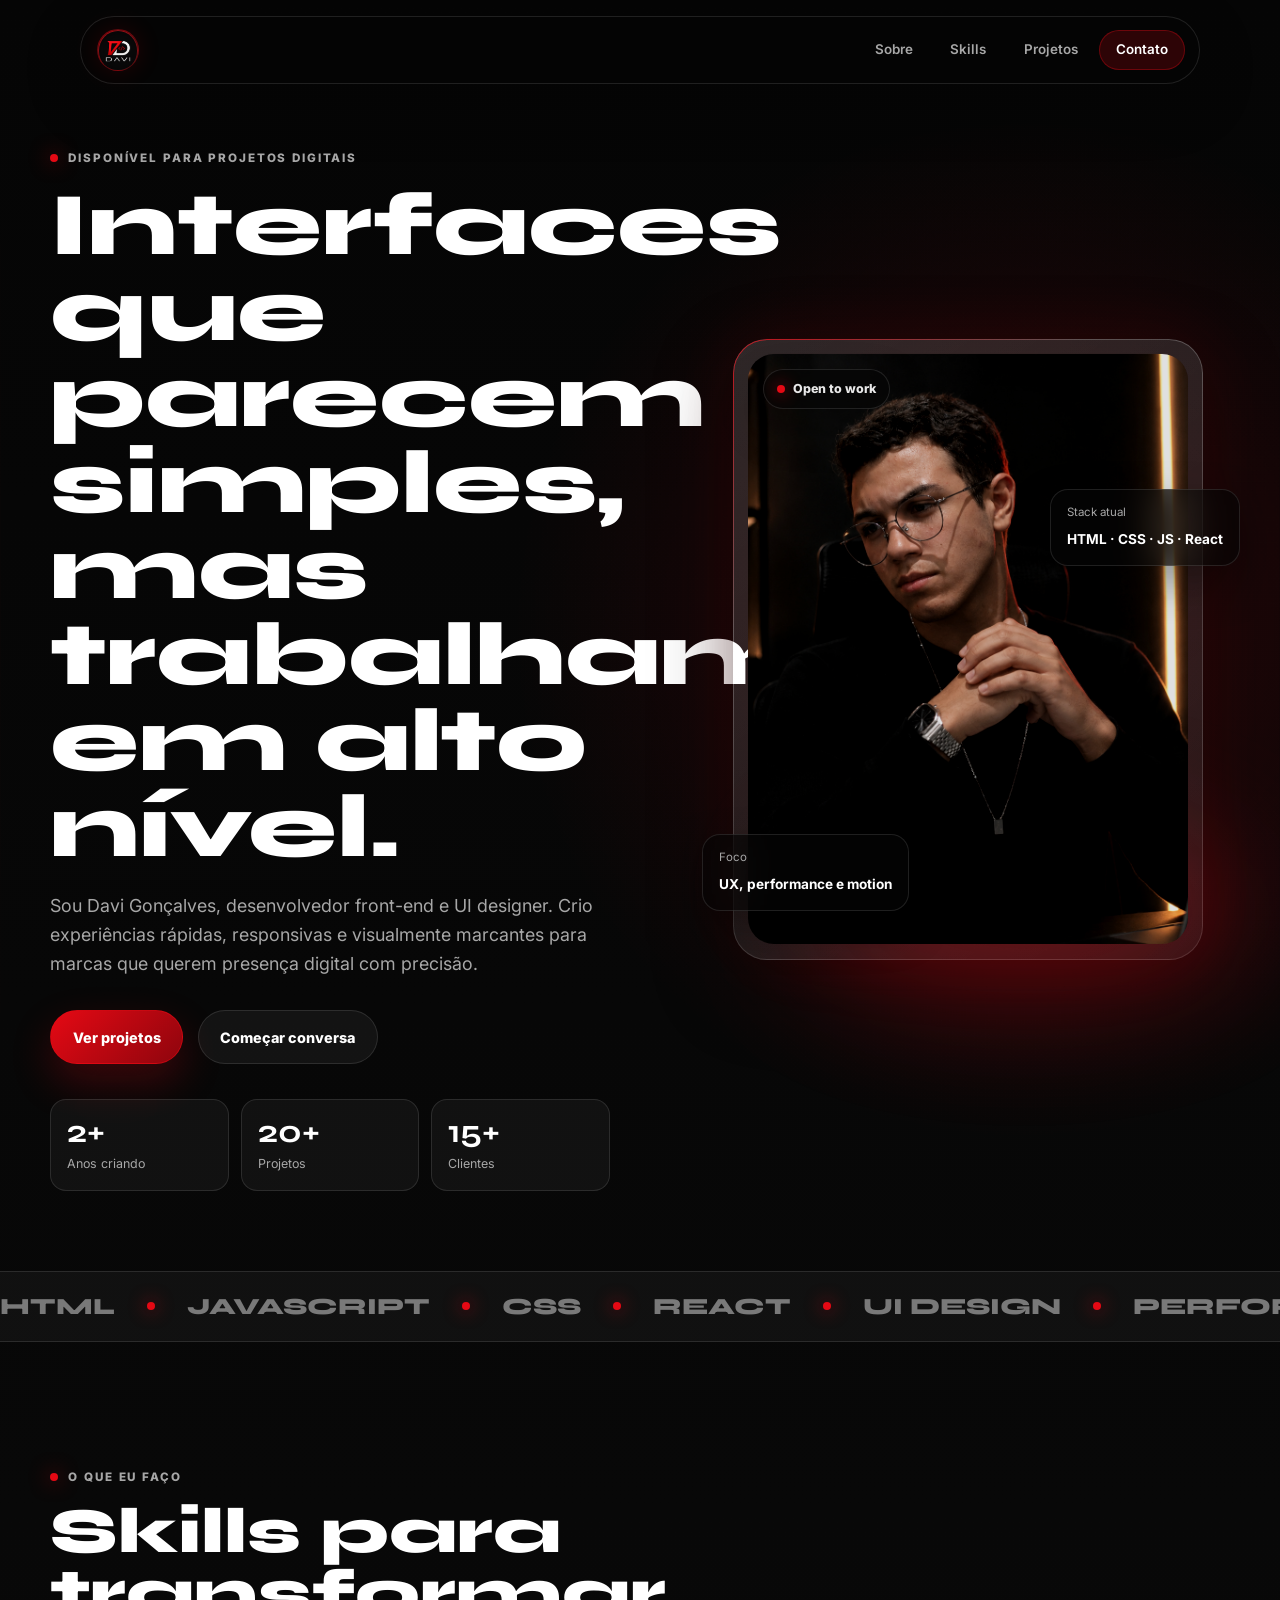
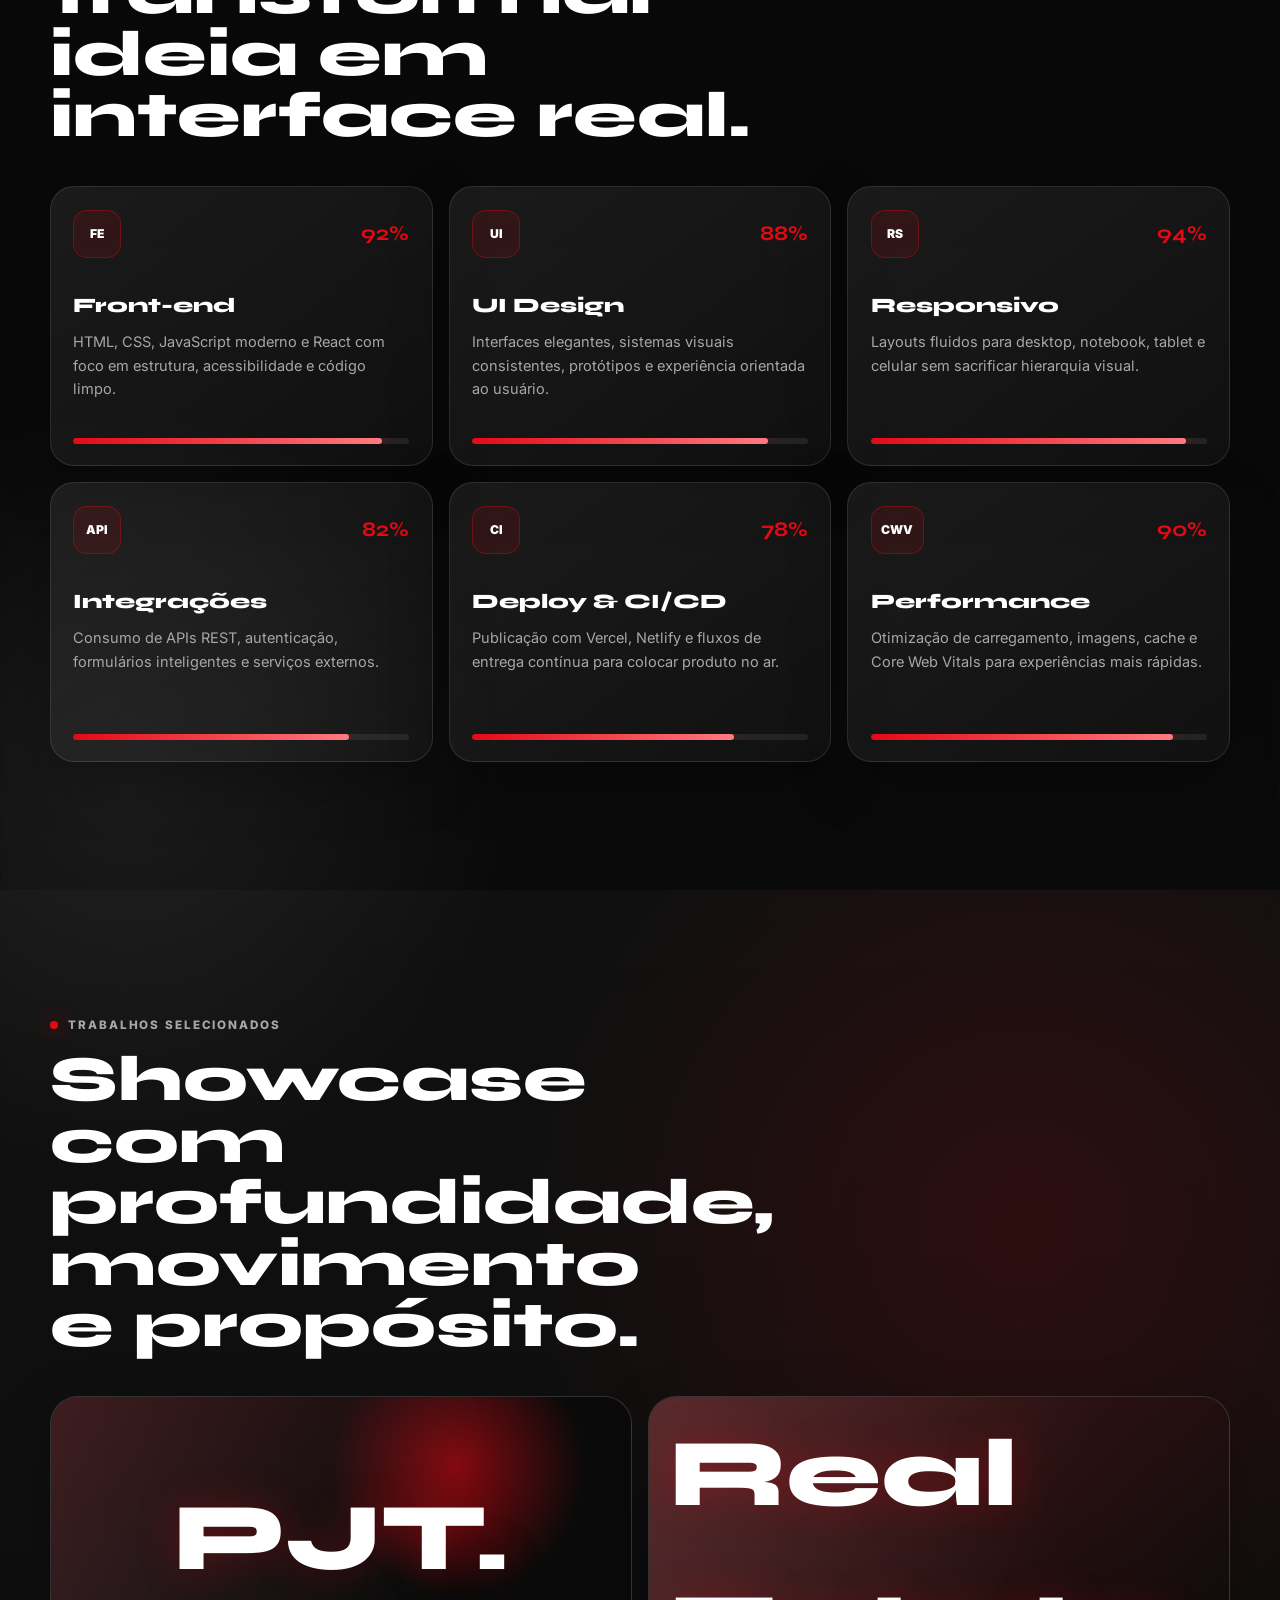
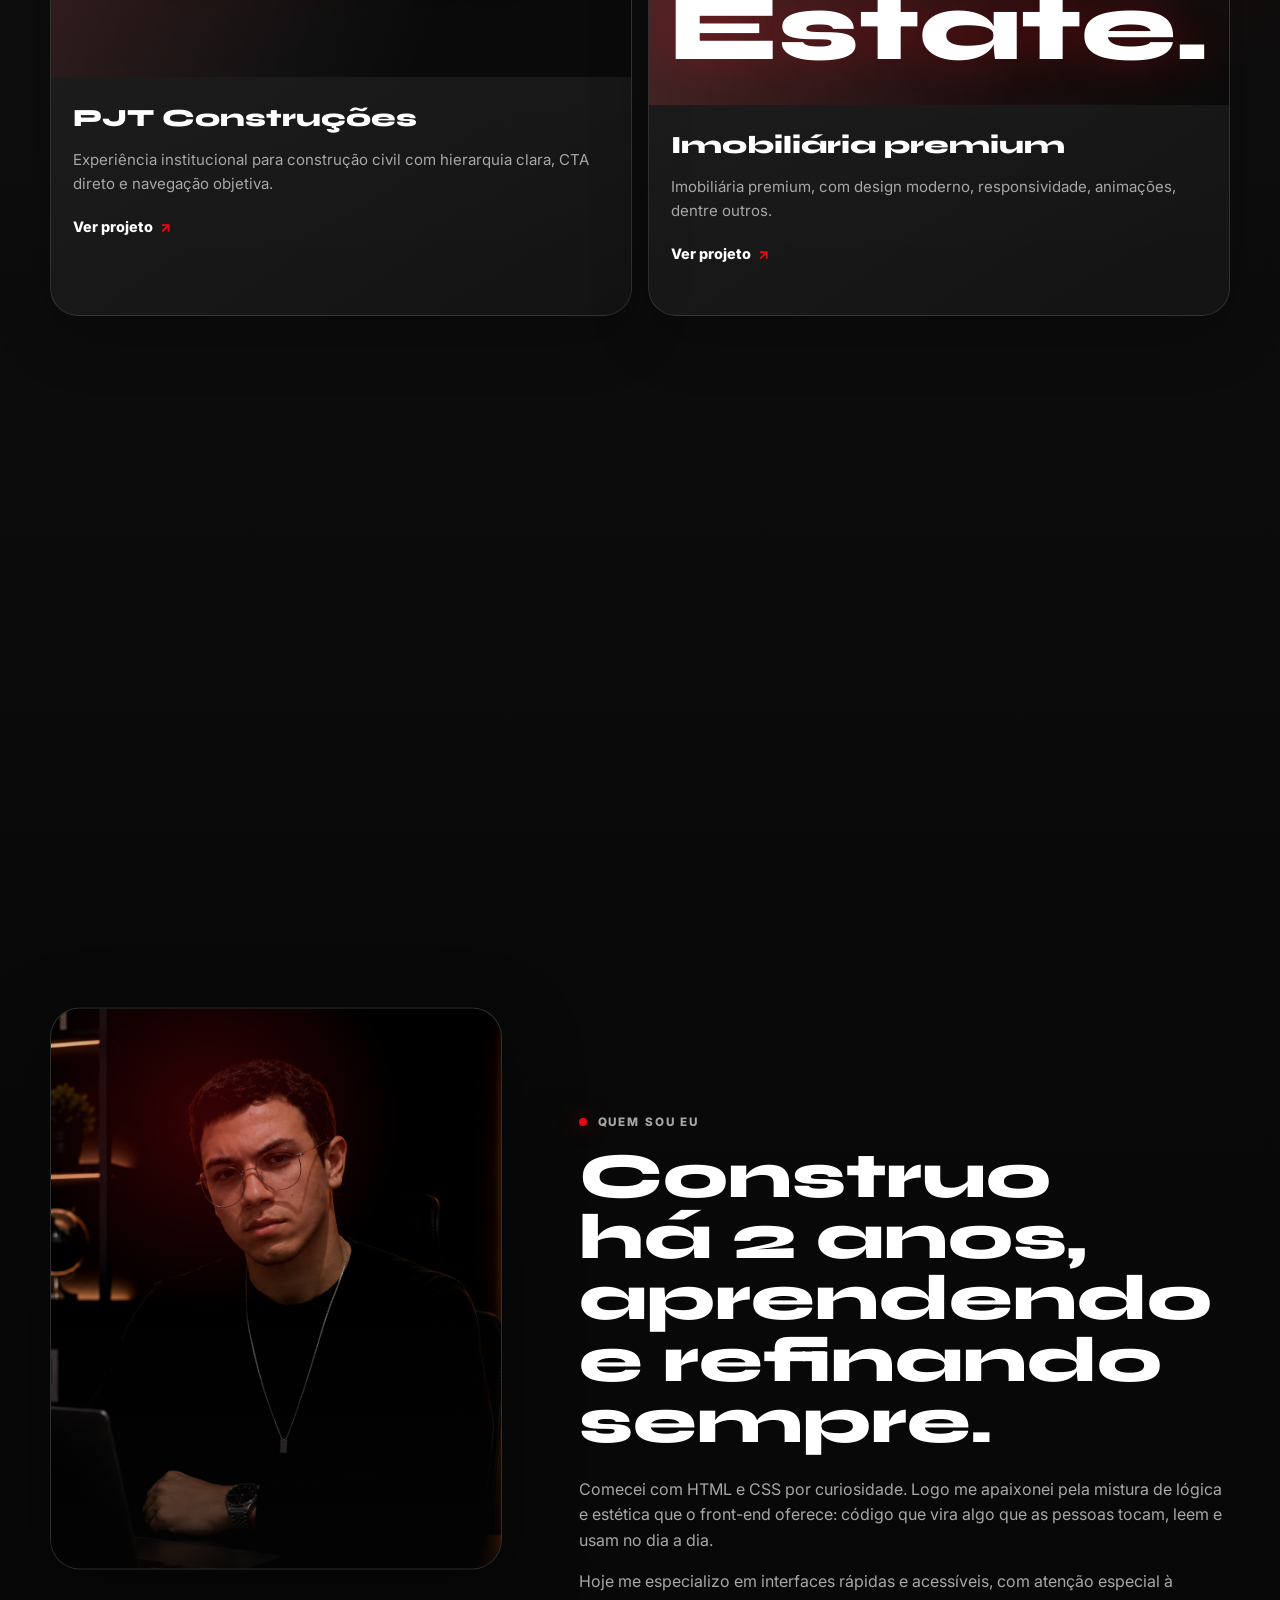
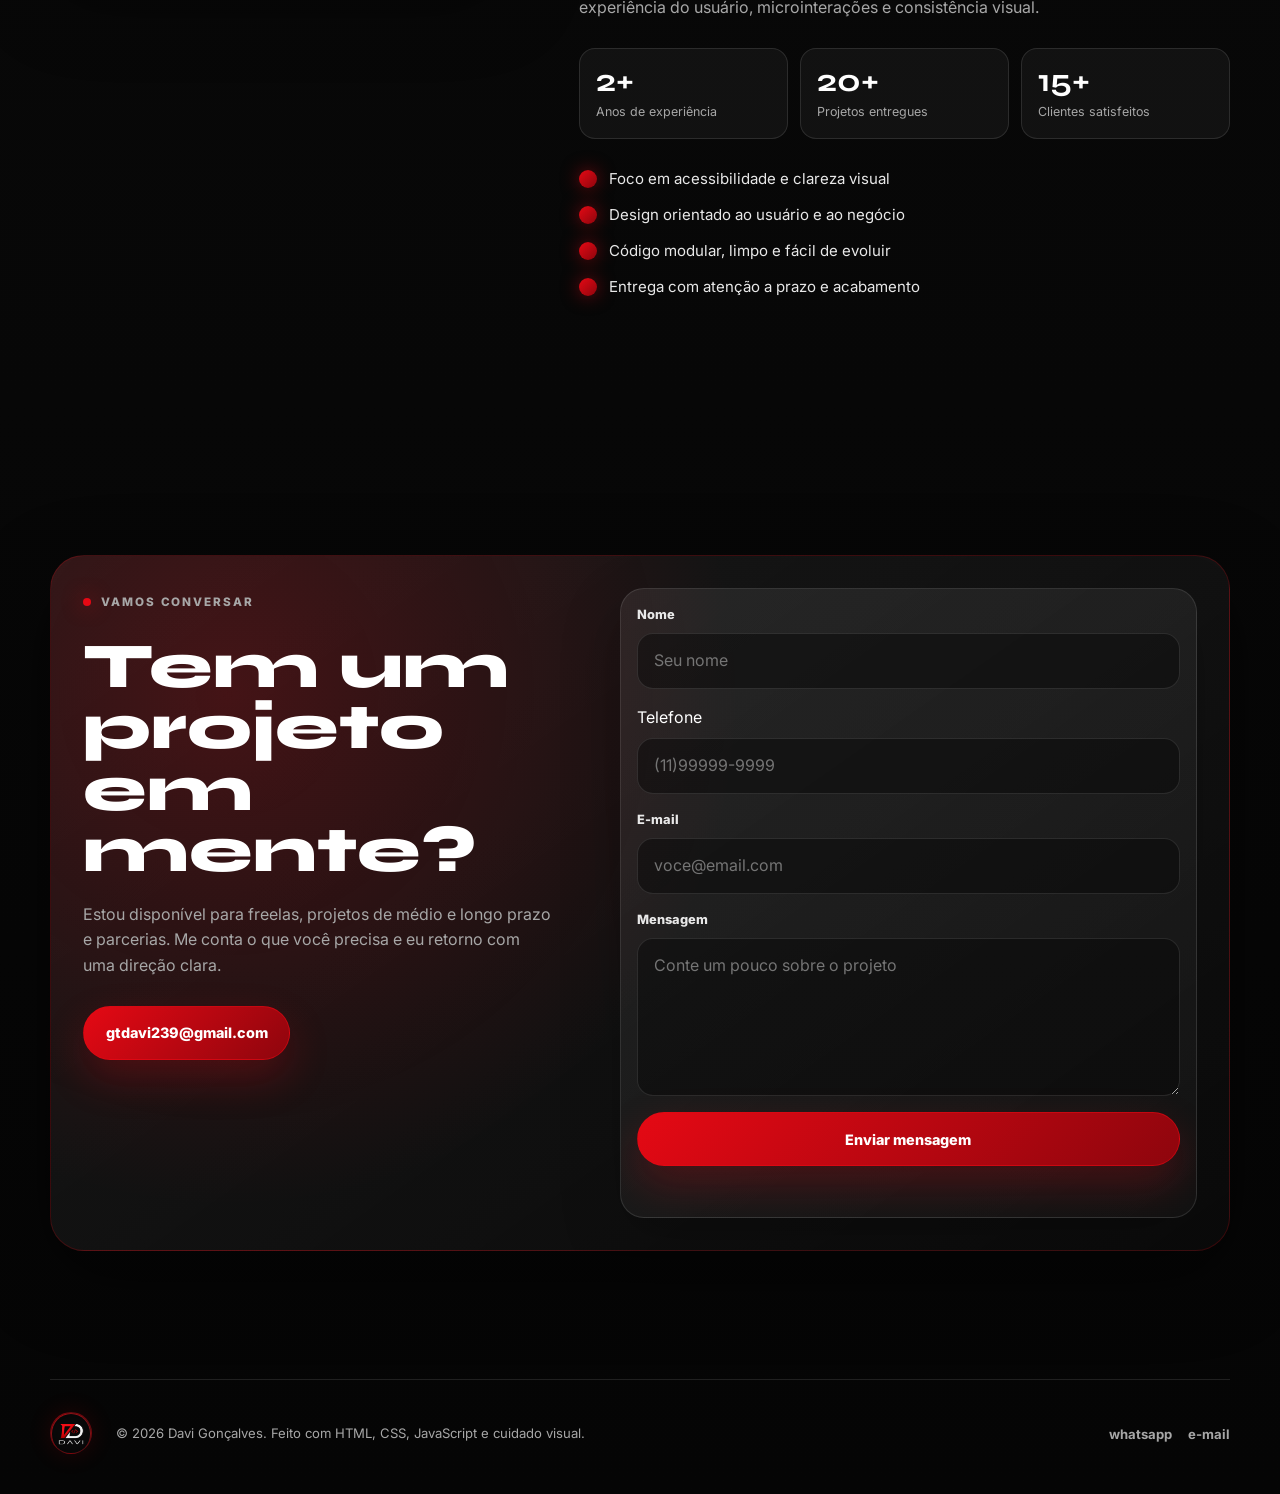
==== commit 9c0ca9c8: "commit favicon" ====
--- a/index.html
+++ b/index.html
@@ -13,6 +13,10 @@
     <link
       href="https://fonts.googleapis.com/css2?family=Inter:wght@400;500;600;700;800&family=Syne:wght@500;700;800&display=swap"
       rel="stylesheet"
+    />
+    <link
+      rel="icon"
+      href="imagens/ChatGPT Image 10 de jul. de 2026, 18_30_33.png"
     />
     <link rel="stylesheet" href="style.css" />
   </head>
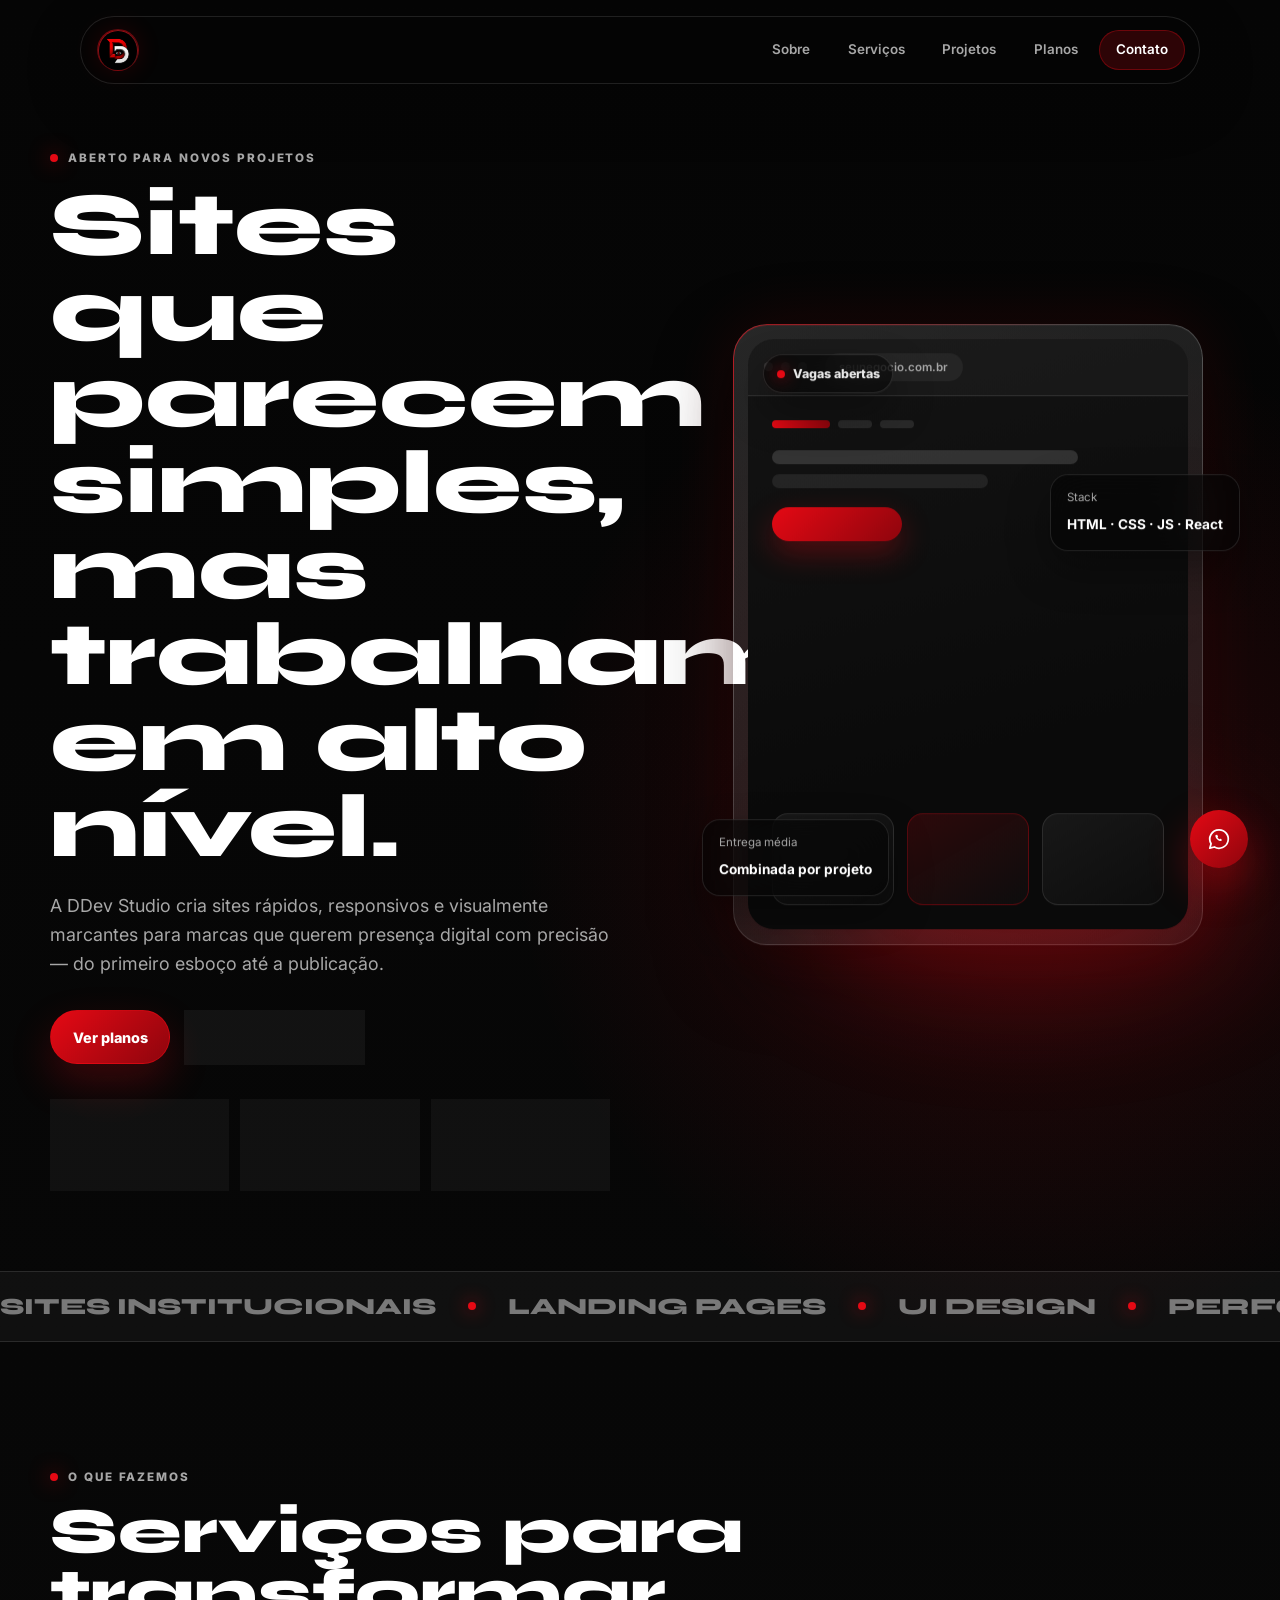
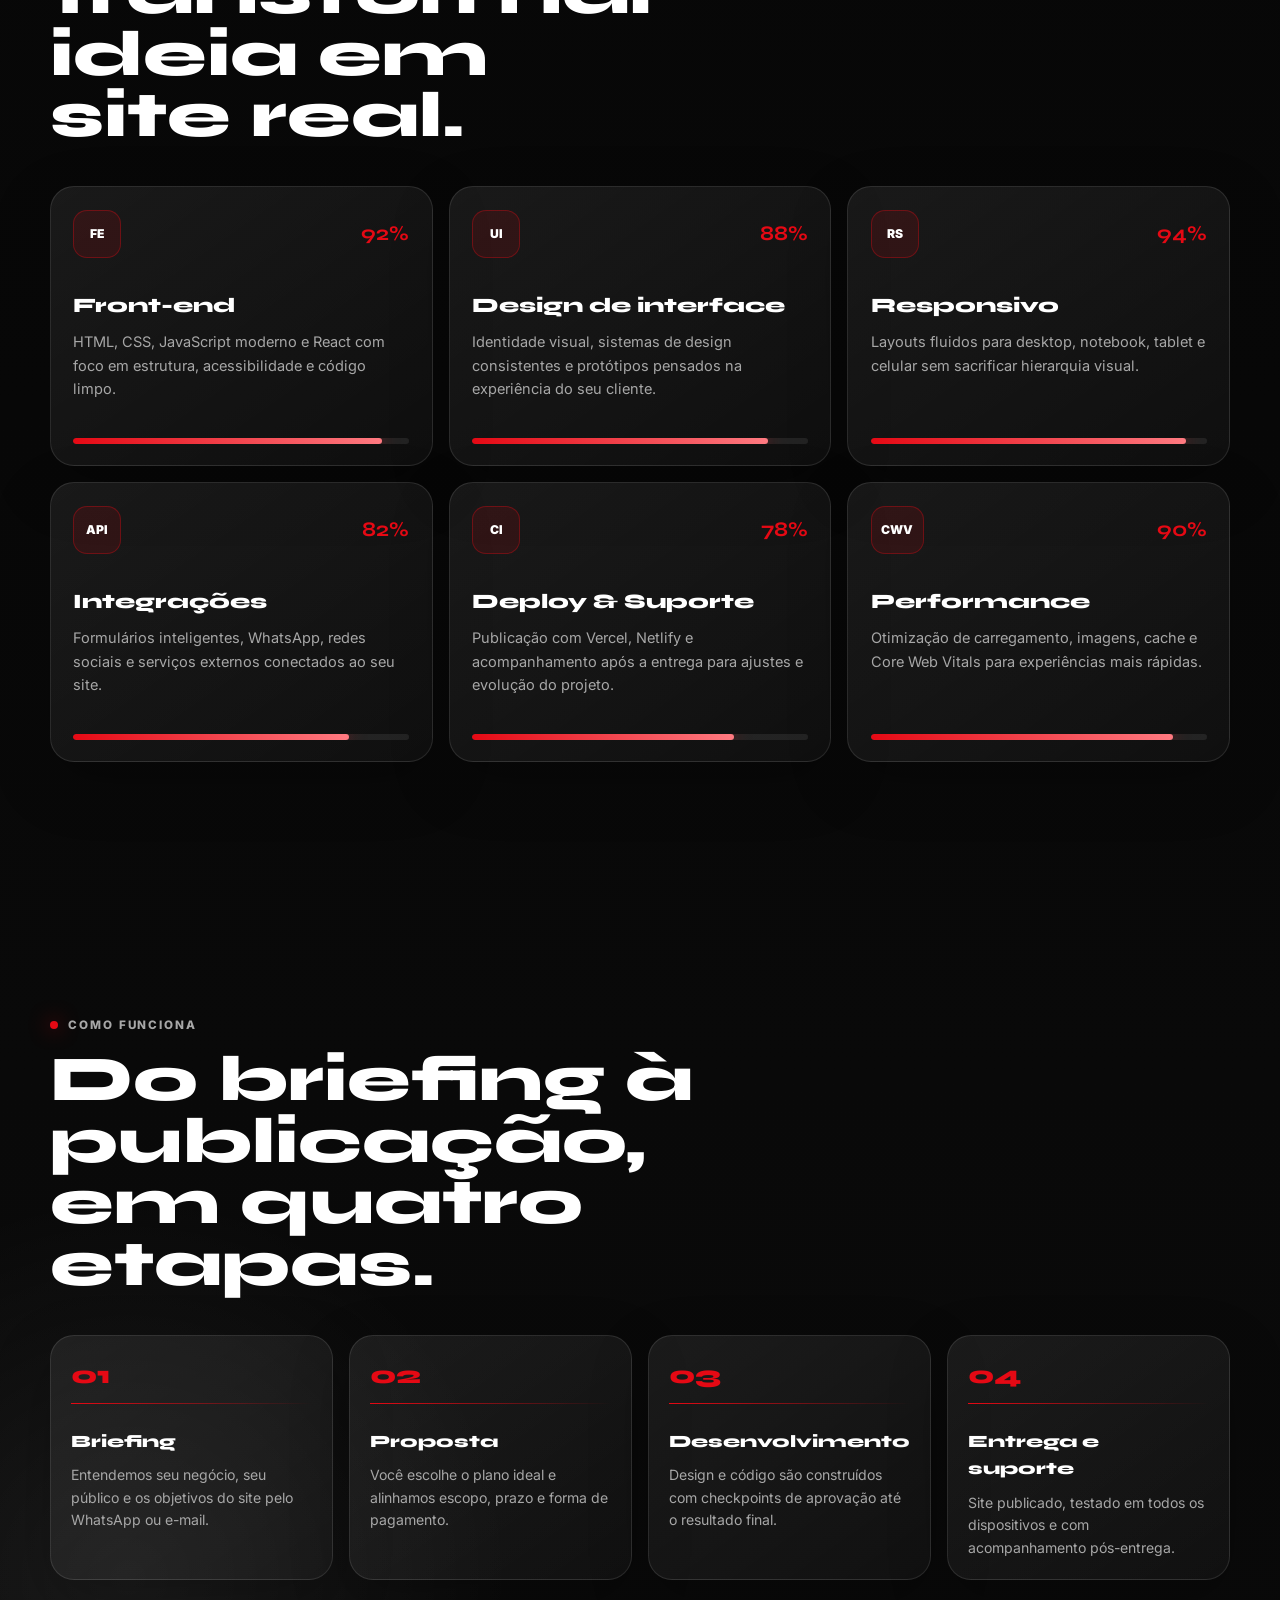
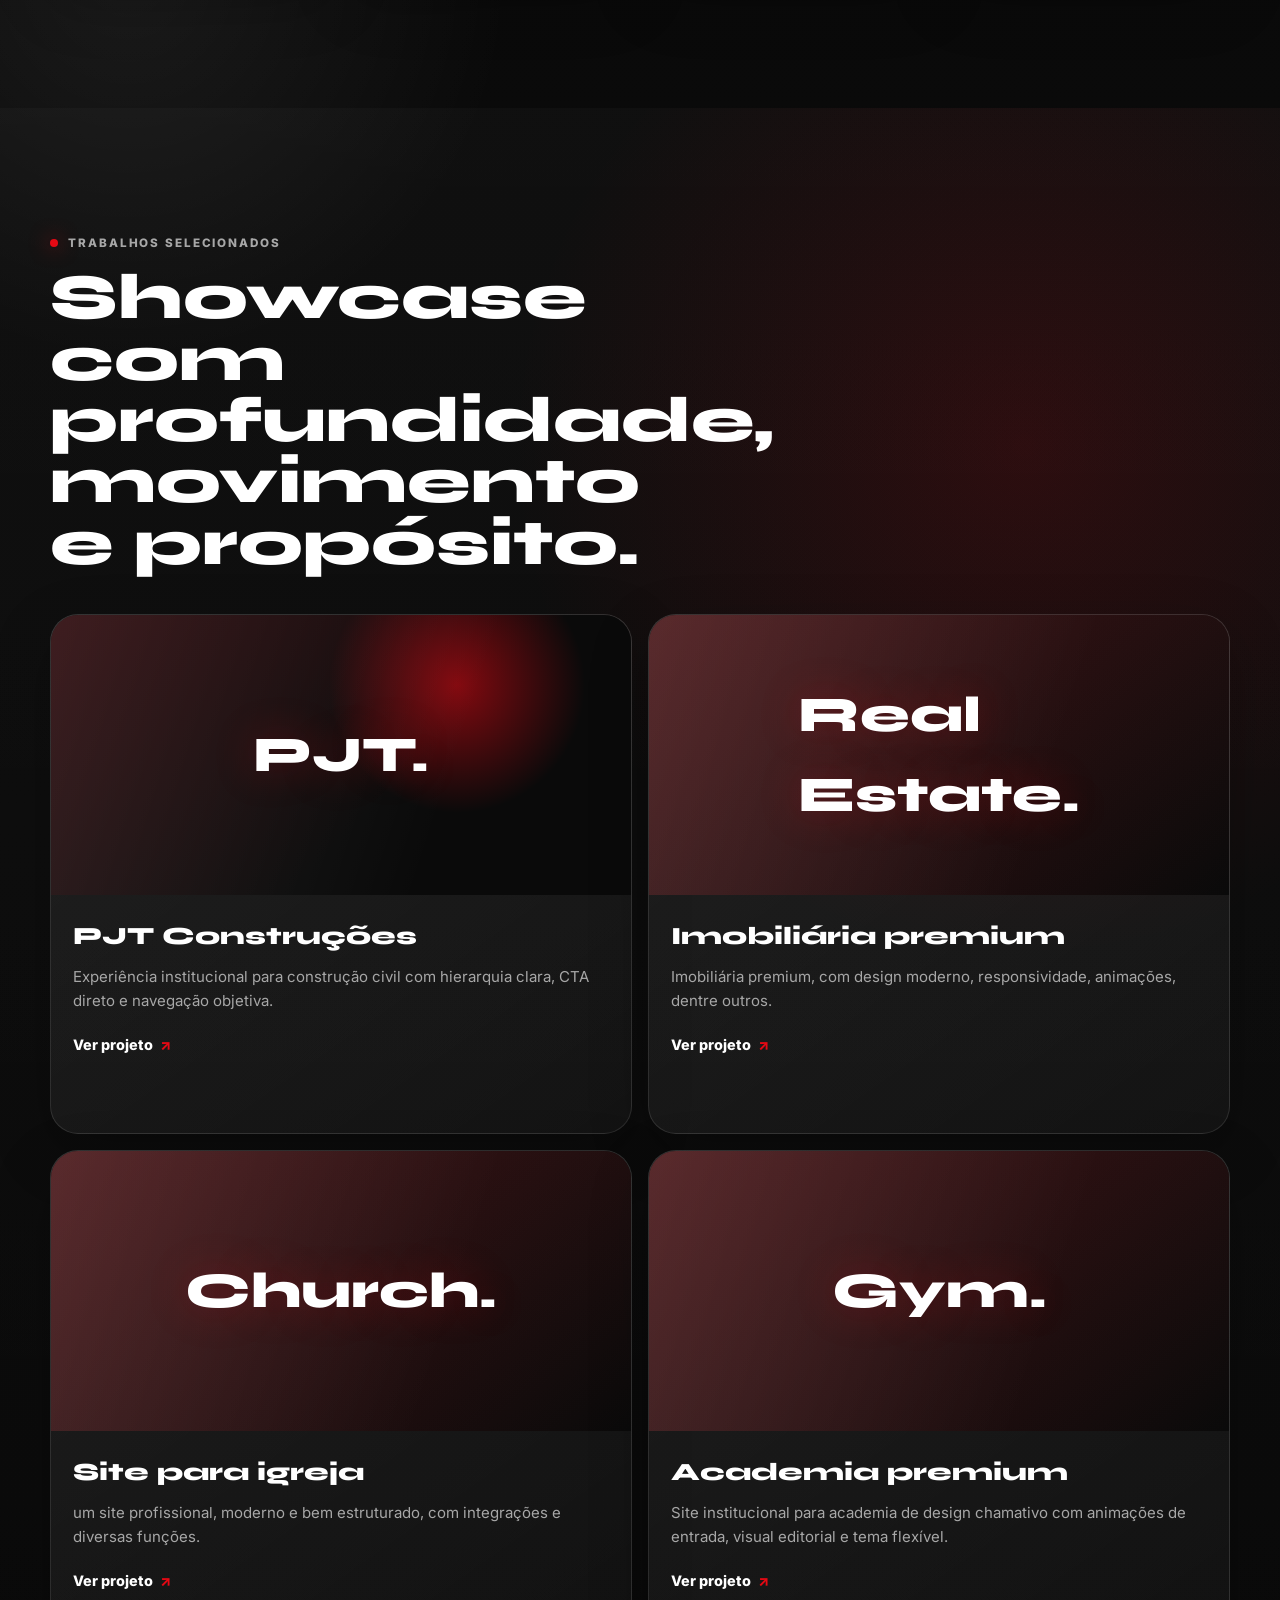
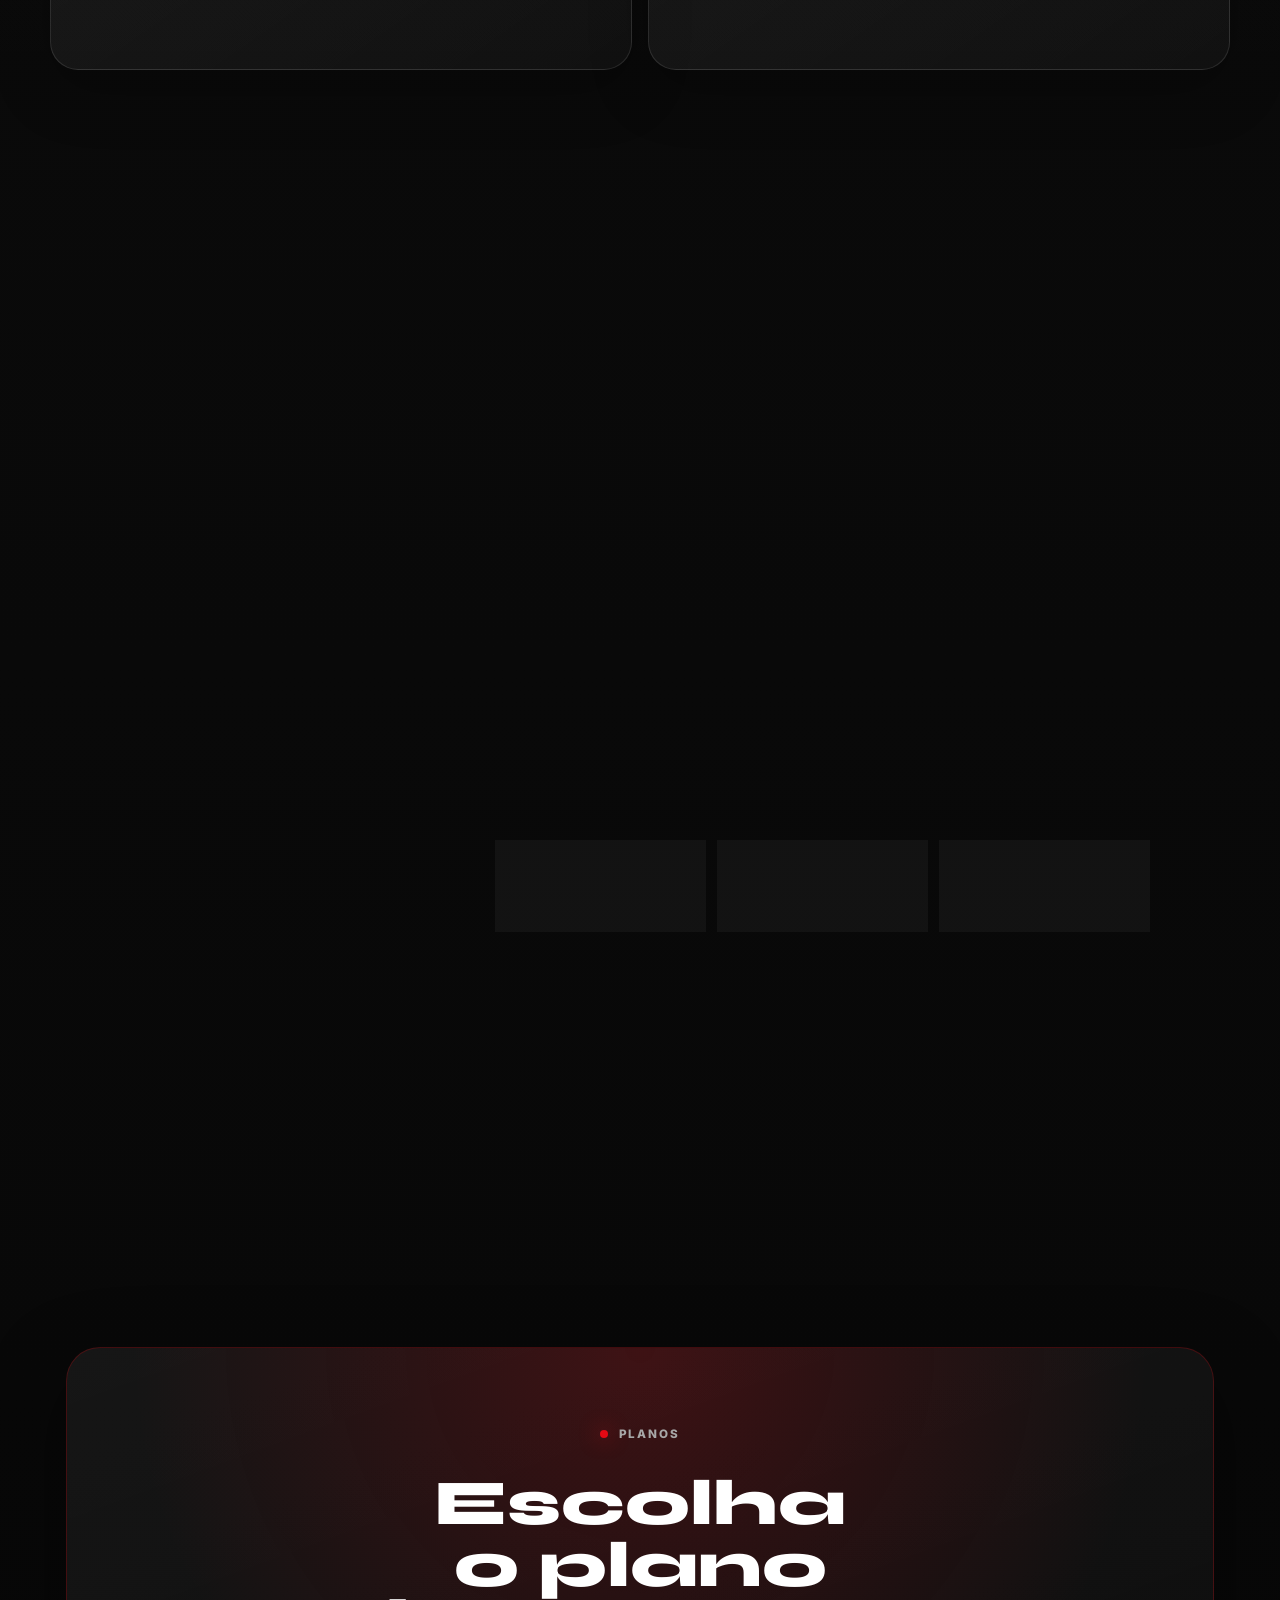
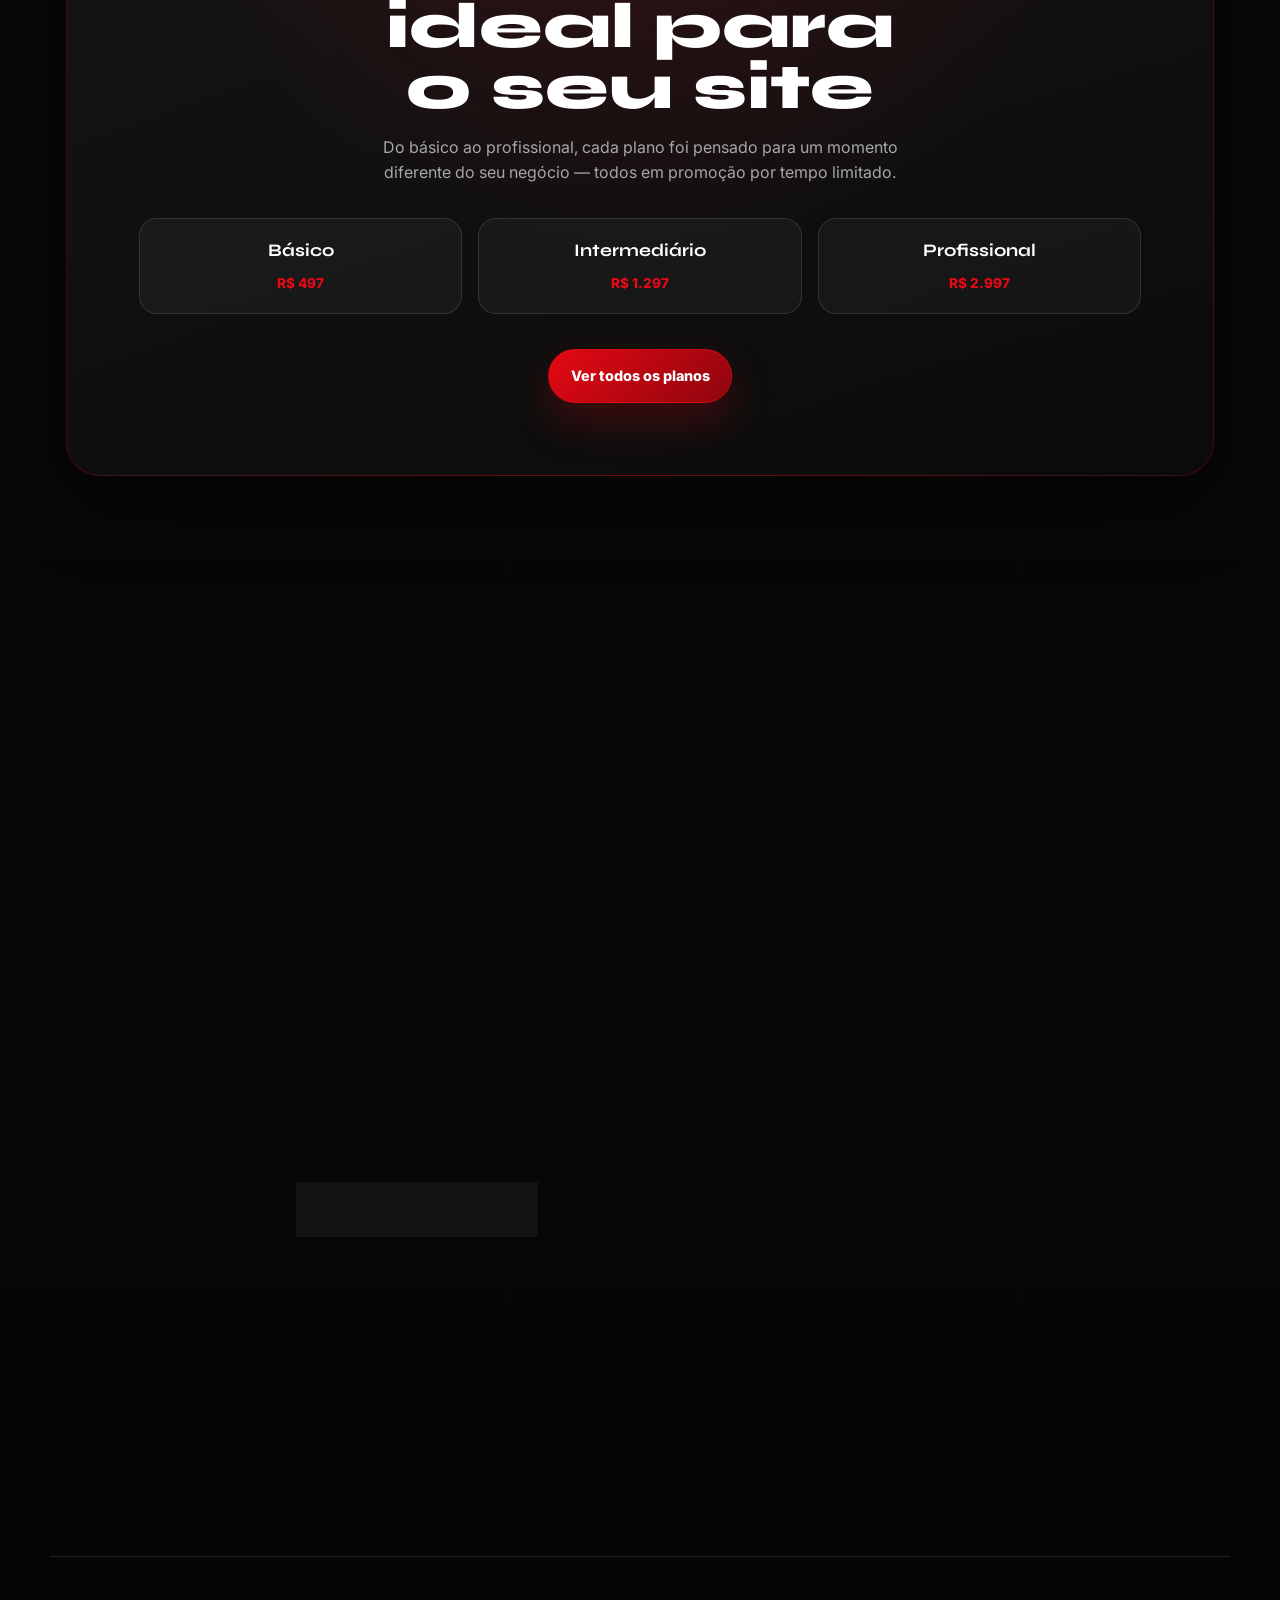
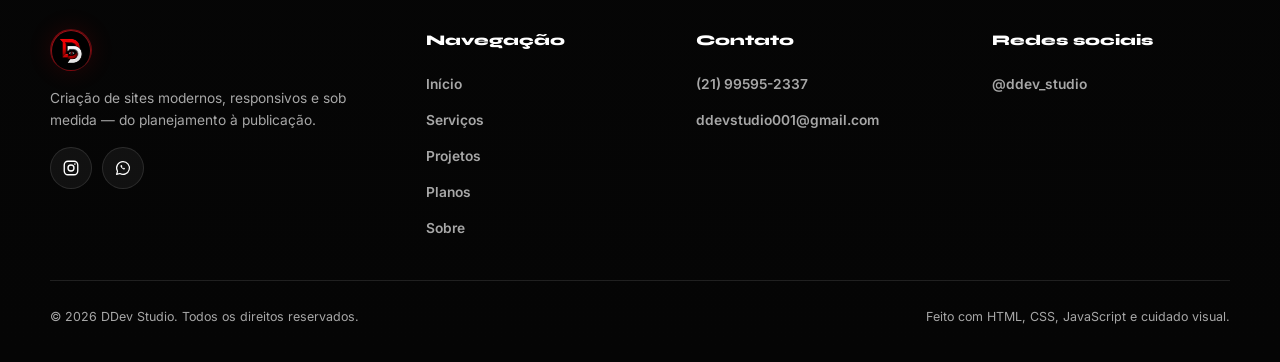
==== commit 7d0ab364: "commit big atualizacao" ====
--- a/index.html
+++ b/index.html
@@ -5,36 +5,33 @@
     <meta name="viewport" content="width=device-width, initial-scale=1.0" />
     <meta
       name="description"
-      content="Portfólio de Davi Gonçalves, desenvolvedor front-end e UI designer."
+      content="DDev Studio — criação de sites modernos, responsivos e sob medida. Landing pages, sites institucionais e projetos com integrações personalizadas."
     />
-    <title>Davi Gonçalves | Portfólio</title>
+    <title>DDev Studio</title>
     <link rel="preconnect" href="https://fonts.googleapis.com" />
     <link rel="preconnect" href="https://fonts.gstatic.com" crossorigin />
     <link
       href="https://fonts.googleapis.com/css2?family=Inter:wght@400;500;600;700;800&family=Syne:wght@500;700;800&display=swap"
       rel="stylesheet"
     />
-    <link
-      rel="icon"
-      href="imagens/ChatGPT Image 10 de jul. de 2026, 18_30_33.png"
-    />
+    <link rel="icon" href="imagens/logo DDev studio.png" />
     <link rel="stylesheet" href="style.css" />
   </head>
   <body>
+    <div class="page-transition-overlay" aria-hidden="true"></div>
     <div class="noise" aria-hidden="true"></div>
     <div class="scroll-progress" aria-hidden="true"></div>
 
     <nav id="navbar" aria-label="Navegação principal">
-      <a href="#" class="nav-logo" aria-label="Voltar ao início">
-        <img
-          src="/imagens/ChatGPT Image 10 de jul. de 2026, 18_30_33.png"
-          alt="logo"
-        />
+      <a href="#inicio" class="nav-logo" aria-label="Voltar ao início">
+        <img src="imagens/logo DDev studio.png" alt="DDev Studio" />
       </a>
       <ul class="nav-links" id="navLinks">
+        <!-- <li><a href="index.html">Inicio</a></li> -->
         <li><a href="#sobre">Sobre</a></li>
-        <li><a href="#habilidades">Skills</a></li>
+        <li><a href="#servicos">Serviços</a></li>
         <li><a href="#projetos">Projetos</a></li>
+        <li><a href="planos.html">Planos</a></li>
         <li><a href="#contato" class="nav-cta">Contato</a></li>
       </ul>
       <button
@@ -60,35 +57,36 @@
         <div class="hero-text reveal reveal-left">
           <div class="hero-eyebrow">
             <span></span>
-            Disponível para projetos digitais
-          </div>
-          <h1>Interfaces que parecem simples, mas trabalham em alto nível.</h1>
+            Aberto para novos projetos
+          </div>
+          <h1>Sites que parecem simples, mas trabalham em alto nível.</h1>
           <p class="hero-desc">
-            Sou Davi Gonçalves, desenvolvedor front-end e UI designer. Crio
-            experiências rápidas, responsivas e visualmente marcantes para
-            marcas que querem presença digital com precisão.
+            A DDev Studio cria sites rápidos, responsivos e visualmente
+            marcantes para marcas que querem presença digital com precisão — do
+            primeiro esboço até a publicação.
           </p>
           <div class="hero-actions">
-            <a href="#projetos" class="btn btn-primary">Ver projetos</a>
+            <a href="planos.html" class="btn btn-primary">Ver planos</a>
             <a
-              href="https://wa.me/5521997972347"
+              href="https://wa.me/5521995952337"
               class="btn btn-ghost"
               target="_blank"
+              rel="noopener noreferrer"
               >Começar conversa</a
             >
           </div>
-          <div class="hero-indicators" aria-label="Indicadores profissionais">
+          <div class="hero-indicators" aria-label="Indicadores">
             <div>
               <strong data-count="2">0</strong>
-              <span>Anos criando</span>
+              <span>Anos de atuação</span>
             </div>
             <div>
               <strong data-count="20">0</strong>
-              <span>Projetos</span>
+              <span>Projetos entregues</span>
             </div>
             <div>
               <strong data-count="15">0</strong>
-              <span>Clientes</span>
+              <span>Clientes atendidos</span>
             </div>
           </div>
         </div>
@@ -96,21 +94,38 @@
         <div class="hero-visual reveal reveal-right">
           <div class="portrait-shell tilt-card parallax-item" data-depth="0.08">
             <div class="portrait-glow"></div>
-            <img
-              src="/imagens/foto profissional minha.png"
-              class="hero-photo"
-            />
+            <div class="browser-mock">
+              <div class="browser-bar">
+                <span class="dot dot-r"></span>
+                <span class="dot dot-y"></span>
+                <span class="dot dot-g"></span>
+                <div class="browser-url">seunegocio.com.br</div>
+              </div>
+              <div class="browser-body">
+                <div class="mock-nav">
+                  <span></span><span></span><span></span>
+                </div>
+                <div class="mock-hero">
+                  <div class="mock-line w-70"></div>
+                  <div class="mock-line w-50"></div>
+                  <div class="mock-btn"></div>
+                </div>
+                <div class="mock-grid">
+                  <span></span><span></span><span></span>
+                </div>
+              </div>
+            </div>
             <div class="availability-pill">
               <span></span>
-              Open to work
+              Vagas abertas
             </div>
             <div class="floating-card floating-card-top">
-              <small>Stack atual</small>
+              <small>Stack</small>
               <strong>HTML · CSS · JS · React</strong>
             </div>
             <div class="floating-card floating-card-bottom">
-              <small>Foco</small>
-              <strong>UX, performance e motion</strong>
+              <small>Entrega média</small>
+              <strong>Combinada por projeto</strong>
             </div>
           </div>
         </div>
@@ -118,19 +133,19 @@
 
       <div class="marquee-section" aria-hidden="true">
         <div class="marquee-track">
-          <span>HTML</span><i></i><span>JavaScript</span><i></i> <span>CSS</span
-          ><i></i><span>React</span><i></i> <span>UI Design</span><i></i
-          ><span>Performance</span><i></i> <span>HTML</span><i></i
-          ><span>JavaScript</span><i></i> <span>CSS</span><i></i
-          ><span>React</span><i></i> <span>UI Design</span><i></i
-          ><span>Performance</span><i></i>
+          <span>Sites institucionais</span><i></i><span>Landing pages</span
+          ><i></i> <span>UI Design</span><i></i><span>Performance</span><i></i>
+          <span>Integrações</span><i></i><span>Suporte</span><i></i>
+          <span>Sites institucionais</span><i></i><span>Landing pages</span
+          ><i></i> <span>UI Design</span><i></i><span>Performance</span><i></i>
+          <span>Integrações</span><i></i><span>Suporte</span><i></i>
         </div>
       </div>
 
-      <section class="section" id="habilidades">
+      <section class="section" id="servicos">
         <div class="section-heading reveal">
-          <p class="section-label">O que eu faço</p>
-          <h2>Skills para transformar ideia em interface real.</h2>
+          <p class="section-label">O que fazemos</p>
+          <h2>Serviços para transformar ideia em site real.</h2>
         </div>
         <div class="skills-grid">
           <article class="skill-card reveal" data-delay="0">
@@ -150,10 +165,10 @@
               <span class="skill-icon">UI</span>
               <strong>88%</strong>
             </div>
-            <h3>UI Design</h3>
-            <p>
-              Interfaces elegantes, sistemas visuais consistentes, protótipos e
-              experiência orientada ao usuário.
+            <h3>Design de interface</h3>
+            <p>
+              Identidade visual, sistemas de design consistentes e protótipos
+              pensados na experiência do seu cliente.
             </p>
             <div class="skill-bar" data-level="88"><span></span></div>
           </article>
@@ -176,8 +191,8 @@
             </div>
             <h3>Integrações</h3>
             <p>
-              Consumo de APIs REST, autenticação, formulários inteligentes e
-              serviços externos.
+              Formulários inteligentes, WhatsApp, redes sociais e serviços
+              externos conectados ao seu site.
             </p>
             <div class="skill-bar" data-level="82"><span></span></div>
           </article>
@@ -186,10 +201,10 @@
               <span class="skill-icon">CI</span>
               <strong>78%</strong>
             </div>
-            <h3>Deploy & CI/CD</h3>
-            <p>
-              Publicação com Vercel, Netlify e fluxos de entrega contínua para
-              colocar produto no ar.
+            <h3>Deploy & Suporte</h3>
+            <p>
+              Publicação com Vercel, Netlify e acompanhamento após a entrega
+              para ajustes e evolução do projeto.
             </p>
             <div class="skill-bar" data-level="78"><span></span></div>
           </article>
@@ -205,6 +220,55 @@
             </p>
             <div class="skill-bar" data-level="90"><span></span></div>
           </article>
+        </div>
+      </section>
+
+      <section class="section" id="processo">
+        <div class="section-heading reveal">
+          <p class="section-label">Como funciona</p>
+          <h2>Do briefing à publicação, em quatro etapas.</h2>
+        </div>
+        <div class="timeline-wrap">
+          <div class="timeline-item reveal" data-delay="0">
+            <span class="timeline-year">01</span>
+            <div class="timeline-content">
+              <h4>Briefing</h4>
+              <p>
+                Entendemos seu negócio, seu público e os objetivos do site pelo
+                WhatsApp ou e-mail.
+              </p>
+            </div>
+          </div>
+          <div class="timeline-item reveal" data-delay="80">
+            <span class="timeline-year">02</span>
+            <div class="timeline-content">
+              <h4>Proposta</h4>
+              <p>
+                Você escolhe o plano ideal e alinhamos escopo, prazo e forma de
+                pagamento.
+              </p>
+            </div>
+          </div>
+          <div class="timeline-item reveal" data-delay="160">
+            <span class="timeline-year">03</span>
+            <div class="timeline-content">
+              <h4>Desenvolvimento</h4>
+              <p>
+                Design e código são construídos com checkpoints de aprovação até
+                o resultado final.
+              </p>
+            </div>
+          </div>
+          <div class="timeline-item reveal" data-delay="240">
+            <span class="timeline-year">04</span>
+            <div class="timeline-content">
+              <h4>Entrega e suporte</h4>
+              <p>
+                Site publicado, testado em todos os dispositivos e com
+                acompanhamento pós-entrega.
+              </p>
+            </div>
+          </div>
         </div>
       </section>
 
@@ -225,10 +289,6 @@
               <span>PJT.</span>
             </div>
             <div class="project-info">
-              <!-- <div class="project-tags">
-              <span>Landing Page</span>
-              <span>Vercel</span>
-            </div> -->
               <h3>PJT Construções</h3>
               <p>
                 Experiência institucional para construção civil com hierarquia
@@ -238,10 +298,11 @@
             </div>
           </a>
           <a
-            href="/site imobiliária/imobiliária/index.html"
+            href="https://siteimobiliaria-psi.vercel.app"
             class="project-card tilt-card reveal"
             data-delay="360"
             target="_blank"
+            rel="noopener noreferrer"
           >
             <div class="project-thumb">
               <span
@@ -250,11 +311,6 @@
               >
             </div>
             <div class="project-info">
-              <!-- <div class="project-tags">
-          <span>HMLT</span>
-          <span>CSS</span>
-          <span>JavaScript</span>
-        </div> -->
               <h3>Imobiliária premium</h3>
               <p>
                 Imobiliária premium, com design moderno, responsividade,
@@ -264,29 +320,28 @@
             </div>
           </a>
           <a
-            href="/shop/index.html"
+            href="https://www.igrejacasadoabba.com.br"
             class="project-card tilt-card reveal"
             target="_blank"
+            rel="noopener noreferrer"
             data-delay="240"
           >
             <div class="project-thumb">
-              <span>Shop.</span>
+              <span class="igreja-texto">Church.</span>
             </div>
             <div class="project-info">
-              <!-- <div class="project-tags">
-            <span>React</span>
-          </div> -->
-              <h3>Loja Artesanal</h3>
-              <p>
-                E-commerce simples para portfólio, com sistema de carrinho e
-                outros.
+              <h3>Site para igreja</h3>
+              <p>
+                um site profissional, moderno e bem estruturado, com integrações
+                e diversas funções.
               </p>
               <span class="project-arrow">Ver projeto</span>
             </div>
           </a>
           <a
-            href="/Site para academia/academia_public/index.html"
+            href="https://siteacademia-nine.vercel.app"
             target="_blank"
+            rel="noopener noreferrer"
             class="project-card tilt-card reveal"
             data-delay="0"
           >
@@ -294,11 +349,6 @@
               <span>Gym.</span>
             </div>
             <div class="project-info">
-              <!-- <div class="project-tags">
-          <span>HMTL</span>
-          <span>CSS</span>
-          <span>JavaScript</span>
-        </div> -->
               <h3>Academia premium</h3>
               <p>
                 Site institucional para academia de design chamativo com
@@ -313,31 +363,66 @@
       <section class="section about-section" id="sobre">
         <div class="about-grid">
           <div class="about-media reveal reveal-left">
-            <div class="about-photo-wrap parallax-item" data-depth="-0.05">
-              <img
-                src="imagens/ChatGPT Image 9 de jul. de 2026, 17_54_10.png"
-                alt="Davi Gonçalves em retrato profissional"
-                class="about-photo"
-              />
+            <div class="about-visual parallax-item" data-depth="-0.05">
+              <div class="about-panel-row">
+                <span class="about-panel-num">01</span>
+                <div>
+                  <h4>Design que representa a marca</h4>
+                  <p>
+                    Cada projeto começa com identidade visual pensada para o seu
+                    público, não com um modelo pronto.
+                  </p>
+                </div>
+              </div>
+              <div class="about-panel-row">
+                <span class="about-panel-num">02</span>
+                <div>
+                  <h4>Código limpo e responsivo</h4>
+                  <p>
+                    Estrutura sólida em HTML, CSS e JavaScript moderno, pronta
+                    para crescer junto com o projeto.
+                  </p>
+                </div>
+              </div>
+              <div class="about-panel-row">
+                <span class="about-panel-num">03</span>
+                <div>
+                  <h4>Comunicação direta</h4>
+                  <p>
+                    Alinhamento por WhatsApp em todas as etapas, sem
+                    intermediários ou processos burocráticos.
+                  </p>
+                </div>
+              </div>
+              <div class="about-panel-row">
+                <span class="about-panel-num">04</span>
+                <div>
+                  <h4>Prazo combinado, prazo cumprido</h4>
+                  <p>
+                    Escopo definido antes de começar, para que a entrega
+                    aconteça sem surpresas.
+                  </p>
+                </div>
+              </div>
             </div>
           </div>
           <div class="about-text reveal reveal-right">
-            <p class="section-label">Quem sou eu</p>
-            <h2>Construo há 2 anos, aprendendo e refinando sempre.</h2>
-            <p>
-              Comecei com HTML e CSS por curiosidade. Logo me apaixonei pela
-              mistura de lógica e estética que o front-end oferece: código que
-              vira algo que as pessoas tocam, leem e usam no dia a dia.
-            </p>
-            <p>
-              Hoje me especializo em interfaces rápidas e acessíveis, com
-              atenção especial à experiência do usuário, microinterações e
-              consistência visual.
+            <p class="section-label">Sobre a DDev Studio</p>
+            <h2>Construímos sites com atenção a cada detalhe.</h2>
+            <p>
+              A DDev Studio nasceu da mistura de lógica e estética que o
+              front-end oferece: código que vira algo que as pessoas tocam, leem
+              e usam no dia a dia.
+            </p>
+            <p>
+              Trabalhamos com interfaces rápidas e acessíveis, com atenção
+              especial à experiência do usuário, microinterações e consistência
+              visual em cada entrega.
             </p>
             <div class="about-stats">
               <div>
                 <strong data-count="2">0</strong>
-                <span>Anos de experiência</span>
+                <span>Anos de atuação</span>
               </div>
               <div>
                 <strong data-count="20">0</strong>
@@ -349,48 +434,39 @@
               </div>
             </div>
             <ul class="about-list">
-              <li>Foco em acessibilidade e clareza visual</li>
+              <li>Comunicação direta em todas as etapas do projeto</li>
               <li>Design orientado ao usuário e ao negócio</li>
               <li>Código modular, limpo e fácil de evoluir</li>
               <li>Entrega com atenção a prazo e acabamento</li>
             </ul>
           </div>
         </div>
-
-        <!-- <div class="timeline-wrap reveal">
-          <div class="timeline-item">
-            <span class="timeline-year">2026</span>
-            <div class="timeline-content">
-              <h4>Freelancer full-time</h4>
-              <p>Projetos para marcas, negócios locais e experiências web.</p>
-            </div>
-          </div>
-          <div class="timeline-item">
-            <span class="timeline-year">2024</span>
-            <div class="timeline-content">
-              <h4>Dev Front-end Jr. · Agência X</h4>
-              <p>
-                Landing pages, portais institucionais e interfaces responsivas.
-              </p>
-            </div>
-          </div>
-          <div class="timeline-item">
-            <span class="timeline-year">2023</span>
-            <div class="timeline-content">
-              <h4>Primeiros projetos open source</h4>
-              <p>
-                Contribuições no GitHub e primeiros clientes via comunidade.
-              </p>
-            </div>
-          </div>
-          <div class="timeline-item">
-            <span class="timeline-year">2022</span>
-            <div class="timeline-content">
-              <h4>Início na programação</h4>
-              <p>Primeiro “Olá, Mundo!” e a descoberta do front-end.</p>
-            </div>
-          </div>
-        </div> -->
+      </section>
+
+      <section class="section">
+        <div class="plans-cta reveal">
+          <p class="section-label">Planos</p>
+          <h2>Escolha o plano ideal para o seu site</h2>
+          <p>
+            Do básico ao profissional, cada plano foi pensado para um momento
+            diferente do seu negócio — todos em promoção por tempo limitado.
+          </p>
+          <div class="plans-preview">
+            <div>
+              <strong>Básico</strong>
+              <span>R$ 497</span>
+            </div>
+            <div>
+              <strong>Intermediário</strong>
+              <span>R$ 1.297</span>
+            </div>
+            <div>
+              <strong>Profissional</strong>
+              <span>R$ 2.997</span>
+            </div>
+          </div>
+          <a href="planos.html" class="btn btn-primary">Ver todos os planos</a>
+        </div>
       </section>
 
       <section class="contact-section" id="contato">
@@ -399,26 +475,26 @@
             <p class="section-label">Vamos conversar</p>
             <h2>Tem um projeto em mente?</h2>
             <p>
-              Estou disponível para freelas, projetos de médio e longo prazo e
-              parcerias. Me conta o que você precisa e eu retorno com uma
-              direção clara.
+              Estamos disponíveis para landing pages, sites institucionais,
+              projetos de médio e longo prazo e parcerias. Conta pra gente o que
+              você precisa e retornamos com uma direção clara.
             </p>
             <div class="contact-actions">
               <a
-                href="https://mailto:gtdavi239@gmail.com"
+                href="https://wa.me/5521995952337"
                 class="btn btn-primary"
                 target="_blank"
-              >
-                gtdavi239@gmail.com
+                rel="noopener noreferrer"
+              >
+                Chamar no WhatsApp
               </a>
-              <!-- <a
-                href="https://linkedin.com"
+              <a
+                href="mailto:ddevstudio001@gmail.com"
                 class="btn btn-outline"
                 target="_blank"
-                rel="noopener noreferrer"
-              >
-                LinkedIn
-              </a> -->
+              >
+                ddevstudio001@gmail.com
+              </a>
             </div>
           </div>
 
@@ -469,38 +545,146 @@
     </main>
 
     <footer>
-      <a href="#" class="footer-logo"
-        ><img
-          src="/imagens/ChatGPT Image 10 de jul. de 2026, 18_30_33.png"
-          alt=""
-      /></a>
-      <p>
-        © 2026 Davi Gonçalves. Feito com HTML, CSS, JavaScript e cuidado visual.
-      </p>
-      <ul class="footer-links">
-        <!-- <li>
-          <a href="https://github.com" target="_blank" rel="noopener noreferrer"
-            >GitHub</a
-          >
-        </li> -->
-        <li>
-          <a
-            href="https://wa.me/5521997972347"
-            target="_blank"
-            rel="noopener noreferrer"
-            >whatsapp</a
-          >
-        </li>
-        <li>
-          <a
-            href="https://mailto: gtdavi239@gmail.com"
-            target="_blank"
-            rel="noopener noreferrer"
-            >e-mail</a
-          >
-        </li>
-      </ul>
+      <div class="footer-top">
+        <div class="footer-brand">
+          <a href="#inicio" class="footer-logo"
+            ><img src="imagens/logo DDev studio.png" alt="DDev Studio"
+          /></a>
+          <p>
+            Criação de sites modernos, responsivos e sob medida — do
+            planejamento à publicação.
+          </p>
+          <div class="footer-social">
+            <a
+              href="https://www.instagram.com/ddev_studio/"
+              target="_blank"
+              rel="noopener noreferrer"
+              aria-label="Instagram da DDev Studio"
+            >
+              <svg
+                viewBox="0 0 24 24"
+                fill="none"
+                xmlns="http://www.w3.org/2000/svg"
+              >
+                <rect
+                  x="3"
+                  y="3"
+                  width="18"
+                  height="18"
+                  rx="5"
+                  stroke="currentColor"
+                  stroke-width="1.8"
+                />
+                <circle
+                  cx="12"
+                  cy="12"
+                  r="4"
+                  stroke="currentColor"
+                  stroke-width="1.8"
+                />
+                <circle cx="17.2" cy="6.8" r="1.1" fill="currentColor" />
+              </svg>
+            </a>
+            <a
+              href="https://wa.me/5521995952337"
+              target="_blank"
+              rel="noopener noreferrer"
+              aria-label="WhatsApp da DDev Studio"
+            >
+              <svg
+                viewBox="0 0 24 24"
+                fill="none"
+                xmlns="http://www.w3.org/2000/svg"
+              >
+                <path
+                  d="M12 3.5a8.5 8.5 0 0 0-7.3 12.85L3.5 20.5l4.28-1.15A8.5 8.5 0 1 0 12 3.5Z"
+                  stroke="currentColor"
+                  stroke-width="1.6"
+                  stroke-linejoin="round"
+                />
+                <path
+                  d="M8.7 8.6c-.2.9.1 2 1.05 3.15 1 1.2 2.15 1.85 3.2 2.1.85.2 1.35-.3 1.7-.65.2-.2.15-.4-.05-.55l-1.2-.85c-.15-.1-.3-.1-.45.02l-.4.35c-.1.1-.25.1-.4 0-.5-.28-1.05-.75-1.4-1.3-.1-.15-.1-.3 0-.42l.3-.4c.1-.15.1-.3.02-.45l-.6-1.3c-.1-.22-.35-.3-.55-.15Z"
+                  fill="currentColor"
+                />
+              </svg>
+            </a>
+          </div>
+        </div>
+
+        <div class="footer-col">
+          <h4>Navegação</h4>
+          <ul class="footer-links">
+            <li><a href="#inicio">Início</a></li>
+            <li><a href="#servicos">Serviços</a></li>
+            <li><a href="#projetos">Projetos</a></li>
+            <li><a href="planos.html">Planos</a></li>
+            <li><a href="#sobre">Sobre</a></li>
+          </ul>
+        </div>
+
+        <div class="footer-col">
+          <h4>Contato</h4>
+          <ul class="footer-links">
+            <li>
+              <a
+                href="https://wa.me/5521995952337"
+                target="_blank"
+                rel="noopener noreferrer"
+                >(21) 99595-2337</a
+              >
+            </li>
+            <li>
+              <a
+                href="mailto:ddevstudio001@gmail.com"
+                target="_blank"
+                rel="noopener noreferrer"
+                >ddevstudio001@gmail.com</a
+              >
+            </li>
+          </ul>
+        </div>
+
+        <div class="footer-col">
+          <h4>Redes sociais</h4>
+          <ul class="footer-links">
+            <li>
+              <a
+                href="https://www.instagram.com/ddev_studio/"
+                target="_blank"
+                rel="noopener noreferrer"
+                >@ddev_studio</a
+              >
+            </li>
+          </ul>
+        </div>
+      </div>
+
+      <div class="footer-bottom">
+        <p>© 2026 DDev Studio. Todos os direitos reservados.</p>
+        <p>Feito com HTML, CSS, JavaScript e cuidado visual.</p>
+      </div>
     </footer>
+
+    <a
+      href="https://wa.me/5521995952337"
+      class="whatsapp-float"
+      target="_blank"
+      rel="noopener noreferrer"
+      aria-label="Falar no WhatsApp"
+    >
+      <svg viewBox="0 0 24 24" fill="none" xmlns="http://www.w3.org/2000/svg">
+        <path
+          d="M12 3.5a8.5 8.5 0 0 0-7.3 12.85L3.5 20.5l4.28-1.15A8.5 8.5 0 1 0 12 3.5Z"
+          stroke="currentColor"
+          stroke-width="1.6"
+          stroke-linejoin="round"
+        />
+        <path
+          d="M8.7 8.6c-.2.9.1 2 1.05 3.15 1 1.2 2.15 1.85 3.2 2.1.85.2 1.35-.3 1.7-.65.2-.2.15-.4-.05-.55l-1.2-.85c-.15-.1-.3-.1-.45.02l-.4.35c-.1.1-.25.1-.4 0-.5-.28-1.05-.75-1.4-1.3-.1-.15-.1-.3 0-.42l.3-.4c.1-.15.1-.3.02-.45l-.6-1.3c-.1-.22-.35-.3-.55-.15Z"
+          fill="currentColor"
+        />
+      </svg>
+    </a>
 
     <script src="script.js"></script>
   </body>
--- a/style.css
+++ b/style.css
@@ -872,11 +872,16 @@
   transform: rotate(18deg) translateX(40%);
 }
 
+/* .igreja-texto {
+  font-size: 40px;
+} */
+
 .project-thumb span {
   position: relative;
   z-index: 1;
   font-family: var(--display);
-  font-size: clamp(3rem, 8vw, 6rem);
+  /* font-size: clamp(3rem, 8vw, 6rem); */
+  font-size: 50px;
   font-weight: 800;
   letter-spacing: 0;
   color: var(--white);
@@ -1224,14 +1229,41 @@
    FOOTER
    =========================== */
 footer {
-  display: grid;
-  grid-template-columns: auto 1fr auto;
-  align-items: center;
-  gap: 1.5rem;
   width: min(1180px, calc(100% - 2rem));
   margin: 0 auto;
-  padding: 2rem 0 2.5rem;
+  padding: clamp(3rem, 6vw, 4.5rem) 0 0;
   border-top: 1px solid var(--line);
+}
+
+.footer-top {
+  display: grid;
+  grid-template-columns: 1.3fr 0.9fr 1fr 0.9fr;
+  gap: 2rem;
+  padding-bottom: 2.5rem;
+}
+
+.footer-brand {
+  display: flex;
+  flex-direction: column;
+  gap: 1rem;
+  max-width: 300px;
+}
+
+.footer-brand .footer-logo {
+  margin: 0;
+}
+
+.footer-brand p {
+  color: var(--muted);
+  font-size: 0.86rem;
+}
+
+.footer-col h4 {
+  margin-bottom: 1.1rem;
+  color: var(--white);
+  font-family: var(--display);
+  font-size: 0.92rem;
+  font-weight: 800;
 }
 
 footer p {
@@ -1240,25 +1272,679 @@
 }
 
 .footer-links {
-  display: flex;
-  flex-wrap: wrap;
-  gap: 1rem;
+  display: grid;
+  gap: 0.65rem;
   list-style: none;
 }
 
 .footer-links a {
+  display: inline-flex;
+  align-items: center;
+  gap: 0.5rem;
   color: var(--muted);
-  font-size: 0.82rem;
-  font-weight: 700;
+  font-size: 0.86rem;
+  font-weight: 600;
   text-decoration: none;
   transition:
     color 0.25s var(--ease),
-    text-shadow 0.25s var(--ease);
+    text-shadow 0.25s var(--ease),
+    transform 0.25s var(--ease);
 }
 
 .footer-links a:hover {
   color: var(--white);
   text-shadow: 0 0 18px rgba(229, 9, 20, 0.6);
+  transform: translateX(3px);
+}
+
+.footer-social {
+  display: flex;
+  gap: 0.65rem;
+}
+
+.footer-social a {
+  display: inline-grid;
+  place-items: center;
+  width: 42px;
+  height: 42px;
+  border: 1px solid var(--line);
+  border-radius: 50%;
+  color: var(--white);
+  background: rgba(255, 255, 255, 0.05);
+  transition:
+    border-color 0.25s var(--ease),
+    background 0.25s var(--ease),
+    transform 0.25s var(--ease);
+}
+
+.footer-social a:hover {
+  border-color: rgba(229, 9, 20, 0.5);
+  background: rgba(229, 9, 20, 0.14);
+  transform: translateY(-3px);
+}
+
+.footer-social svg {
+  width: 18px;
+  height: 18px;
+}
+
+.footer-bottom {
+  display: flex;
+  flex-wrap: wrap;
+  align-items: center;
+  justify-content: space-between;
+  gap: 0.75rem;
+  padding: 1.6rem 0 2.2rem;
+  border-top: 1px solid var(--line);
+}
+
+.footer-bottom p {
+  font-size: 0.78rem;
+}
+
+/* ===========================
+   HERO BROWSER MOCKUP (substitui foto pessoal)
+   =========================== */
+.browser-mock {
+  position: relative;
+  z-index: 1;
+  width: 100%;
+  height: 590px;
+  overflow: hidden;
+  border-radius: 26px;
+  background: linear-gradient(165deg, #141414, #0a0a0a 70%);
+  display: flex;
+  flex-direction: column;
+}
+
+.browser-bar {
+  display: flex;
+  align-items: center;
+  gap: 0.5rem;
+  padding: 0.85rem 1rem;
+  border-bottom: 1px solid var(--line);
+  background: rgba(255, 255, 255, 0.03);
+}
+
+.browser-bar .dot {
+  width: 9px;
+  height: 9px;
+  border-radius: 50%;
+  background: rgba(255, 255, 255, 0.18);
+}
+
+.dot-r {
+  background: #ff5f57;
+}
+.dot-y {
+  background: #febc2e;
+}
+.dot-g {
+  background: #28c840;
+}
+
+.browser-url {
+  margin-left: 0.6rem;
+  padding: 0.3rem 0.9rem;
+  border-radius: 999px;
+  color: var(--muted);
+  font-size: 0.72rem;
+  font-weight: 600;
+  background: rgba(255, 255, 255, 0.05);
+}
+
+.browser-body {
+  flex: 1;
+  padding: 1.5rem;
+  display: flex;
+  flex-direction: column;
+  gap: 1.4rem;
+}
+
+.mock-nav {
+  display: flex;
+  gap: 0.5rem;
+}
+
+.mock-nav span {
+  height: 8px;
+  width: 34px;
+  border-radius: 999px;
+  background: rgba(255, 255, 255, 0.1);
+}
+
+.mock-nav span:first-child {
+  width: 58px;
+  background: linear-gradient(90deg, var(--accent), var(--accent-dark));
+}
+
+.mock-hero {
+  display: flex;
+  flex-direction: column;
+  gap: 0.65rem;
+}
+
+.mock-line {
+  height: 14px;
+  border-radius: 999px;
+  background: rgba(255, 255, 255, 0.14);
+}
+
+.mock-line.w-70 {
+  width: 78%;
+}
+.mock-line.w-50 {
+  width: 55%;
+  background: rgba(255, 255, 255, 0.08);
+}
+
+.mock-btn {
+  margin-top: 0.5rem;
+  width: 130px;
+  height: 34px;
+  border-radius: 999px;
+  background: linear-gradient(135deg, var(--accent), var(--accent-dark));
+  box-shadow: 0 12px 30px rgba(229, 9, 20, 0.32);
+}
+
+.mock-grid {
+  display: grid;
+  grid-template-columns: repeat(3, 1fr);
+  gap: 0.85rem;
+  margin-top: auto;
+}
+
+.mock-grid span {
+  height: 92px;
+  border-radius: 16px;
+  border: 1px solid var(--line);
+  background: linear-gradient(
+    150deg,
+    rgba(255, 255, 255, 0.06),
+    rgba(255, 255, 255, 0.015)
+  );
+}
+
+.mock-grid span:nth-child(2) {
+  border-color: rgba(229, 9, 20, 0.3);
+  background: linear-gradient(
+    150deg,
+    rgba(229, 9, 20, 0.16),
+    rgba(255, 255, 255, 0.015)
+  );
+}
+
+/* ===========================
+   ABOUT VISUAL PANEL (substitui foto pessoal)
+   =========================== */
+.about-visual {
+  position: relative;
+  overflow: hidden;
+  padding: 1.6rem;
+  border: 1px solid var(--line);
+  border-radius: 30px;
+  background:
+    radial-gradient(
+      circle at 20% 0%,
+      rgba(229, 9, 20, 0.16),
+      transparent 60%
+    ),
+    linear-gradient(
+      160deg,
+      rgba(255, 255, 255, 0.06),
+      rgba(255, 255, 255, 0.015)
+    );
+  box-shadow: var(--shadow);
+  display: flex;
+  flex-direction: column;
+  justify-content: center;
+  gap: 0.35rem;
+  min-height: 560px;
+}
+
+.about-panel-row {
+  display: flex;
+  align-items: flex-start;
+  gap: 1.1rem;
+  padding: 1.1rem 0.4rem;
+  border-bottom: 1px solid var(--line);
+}
+
+.about-panel-row:last-child {
+  border-bottom: none;
+}
+
+.about-panel-num {
+  flex-shrink: 0;
+  color: var(--accent);
+  font-family: var(--display);
+  font-size: 1.05rem;
+  font-weight: 800;
+}
+
+.about-panel-row h4 {
+  margin-bottom: 0.35rem;
+  color: var(--white);
+  font-family: var(--display);
+  font-size: 1.02rem;
+  font-weight: 800;
+}
+
+.about-panel-row p {
+  color: var(--muted);
+  font-size: 0.85rem;
+}
+
+/* ===========================
+   PLANOS - CTA na home
+   =========================== */
+.plans-cta {
+  width: min(1180px, calc(100% - 2rem));
+  margin: 0 auto;
+  padding: clamp(3rem, 7vw, 4.5rem);
+  border: 1px solid rgba(229, 9, 20, 0.24);
+  border-radius: 34px;
+  text-align: center;
+  background:
+    radial-gradient(
+      circle at 50% 0%,
+      rgba(229, 9, 20, 0.2),
+      transparent 55%
+    ),
+    linear-gradient(
+      160deg,
+      rgba(255, 255, 255, 0.06),
+      rgba(255, 255, 255, 0.02)
+    );
+  box-shadow: var(--shadow);
+}
+
+.plans-cta .section-label {
+  justify-content: center;
+}
+
+.plans-cta h2 {
+  max-width: 720px;
+  margin: 0 auto 1rem;
+}
+
+.plans-cta > p {
+  max-width: 560px;
+  margin: 0 auto 2rem;
+  color: var(--muted);
+}
+
+.plans-preview {
+  display: grid;
+  grid-template-columns: repeat(3, minmax(0, 1fr));
+  gap: 1rem;
+  margin-bottom: 2.2rem;
+}
+
+.plans-preview div {
+  padding: 1.1rem;
+  border: 1px solid var(--line);
+  border-radius: 18px;
+  background: rgba(255, 255, 255, 0.04);
+}
+
+.plans-preview strong {
+  display: block;
+  margin-bottom: 0.3rem;
+  color: var(--white);
+  font-family: var(--display);
+  font-size: 1.1rem;
+}
+
+.plans-preview span {
+  color: var(--accent);
+  font-size: 0.85rem;
+  font-weight: 800;
+}
+
+/* ===========================
+   BOTÃO FLUTUANTE WHATSAPP
+   =========================== */
+.whatsapp-float {
+  position: fixed;
+  right: clamp(1.1rem, 3vw, 2rem);
+  bottom: clamp(1.1rem, 3vw, 2rem);
+  z-index: 150;
+  display: inline-grid;
+  place-items: center;
+  width: 58px;
+  height: 58px;
+  border-radius: 50%;
+  color: var(--white);
+  background: linear-gradient(135deg, var(--accent), var(--accent-dark));
+  box-shadow:
+    0 18px 42px rgba(229, 9, 20, 0.4),
+    0 0 0 rgba(229, 9, 20, 0.5);
+  animation: pulseWhats 2.6s ease-in-out infinite;
+  transition: transform 0.25s var(--ease);
+}
+
+.whatsapp-float:hover {
+  transform: scale(1.08);
+}
+
+.whatsapp-float svg {
+  width: 26px;
+  height: 26px;
+}
+
+@keyframes pulseWhats {
+  0%,
+  100% {
+    box-shadow:
+      0 18px 42px rgba(229, 9, 20, 0.4),
+      0 0 0 0 rgba(229, 9, 20, 0.4);
+  }
+  50% {
+    box-shadow:
+      0 18px 42px rgba(229, 9, 20, 0.4),
+      0 0 0 12px rgba(229, 9, 20, 0);
+  }
+}
+
+/* ===========================
+   TRANSIÇÃO ENTRE PÁGINAS
+   =========================== */
+.page-transition-overlay {
+  position: fixed;
+  inset: 0;
+  z-index: 999;
+  display: flex;
+  align-items: center;
+  justify-content: center;
+  background: linear-gradient(150deg, #0a0a0a, #1a0304 120%);
+  opacity: 1;
+  visibility: visible;
+  transition:
+    opacity 0.55s var(--ease),
+    visibility 0.55s var(--ease);
+}
+
+.page-transition-overlay::after {
+  content: "";
+  width: 46px;
+  height: 46px;
+  border-radius: 50%;
+  border: 2px solid rgba(255, 255, 255, 0.14);
+  border-top-color: var(--accent);
+  animation: spin 0.85s linear infinite;
+}
+
+.page-transition-overlay.is-hidden {
+  opacity: 0;
+  visibility: hidden;
+  pointer-events: none;
+}
+
+@media (prefers-reduced-motion: reduce) {
+  .page-transition-overlay {
+    transition: none;
+  }
+}
+
+/* ===========================
+   PÁGINA DE PLANOS
+   =========================== */
+.page-header {
+  width: min(1180px, calc(100% - 2rem));
+  margin: 0 auto;
+  padding: 10.5rem 0 3rem;
+  text-align: center;
+}
+
+.page-header .section-label {
+  justify-content: center;
+}
+
+.page-header h1 {
+  max-width: 780px;
+  margin: 0 auto 1.1rem;
+  font-size: clamp(2.6rem, 6vw, 5rem);
+}
+
+.page-header p {
+  max-width: 620px;
+  margin: 0 auto;
+  color: var(--muted);
+  font-size: clamp(1rem, 1.4vw, 1.12rem);
+}
+
+.plans-grid {
+  display: grid;
+  grid-template-columns: repeat(3, minmax(0, 1fr));
+  gap: 1.25rem;
+  width: min(1180px, calc(100% - 2rem));
+  margin: 0 auto;
+  padding: 1rem 0 clamp(4rem, 8vw, 6rem);
+}
+
+.plan-card {
+  position: relative;
+  display: flex;
+  flex-direction: column;
+  padding: 2.1rem 1.9rem;
+  border: 1px solid var(--line);
+  border-radius: 28px;
+  background: linear-gradient(
+    150deg,
+    rgba(255, 255, 255, 0.055),
+    rgba(255, 255, 255, 0.015)
+  );
+  box-shadow: 0 20px 60px rgba(0, 0, 0, 0.24);
+  transition:
+    transform 0.35s var(--ease),
+    border-color 0.35s var(--ease),
+    box-shadow 0.35s var(--ease);
+}
+
+.plan-card:hover {
+  transform: translateY(-8px);
+  border-color: rgba(229, 9, 20, 0.4);
+  box-shadow:
+    0 30px 80px rgba(0, 0, 0, 0.4),
+    0 0 50px rgba(229, 9, 20, 0.1);
+}
+
+.plan-featured {
+  border-color: rgba(229, 9, 20, 0.55);
+  background: linear-gradient(
+    150deg,
+    rgba(229, 9, 20, 0.14),
+    rgba(255, 255, 255, 0.02)
+  );
+  transform: translateY(-10px) scale(1.015);
+}
+
+.plan-featured:hover {
+  transform: translateY(-16px) scale(1.015);
+}
+
+.plan-badge {
+  position: absolute;
+  top: -14px;
+  left: 50%;
+  transform: translateX(-50%);
+  padding: 0.4rem 1.05rem;
+  border-radius: 999px;
+  color: var(--white);
+  font-size: 0.7rem;
+  font-weight: 800;
+  letter-spacing: 0.06em;
+  text-transform: uppercase;
+  background: linear-gradient(135deg, var(--accent), var(--accent-dark));
+  box-shadow: 0 12px 30px rgba(229, 9, 20, 0.4);
+  white-space: nowrap;
+}
+
+.plan-name {
+  color: var(--white);
+  font-family: var(--display);
+  font-size: 1.35rem;
+  font-weight: 800;
+}
+
+.plan-tagline {
+  margin: 0.5rem 0 1.5rem;
+  color: var(--muted);
+  font-size: 0.88rem;
+  min-height: 42px;
+}
+
+.plan-price {
+  display: flex;
+  flex-direction: column;
+  gap: 0.15rem;
+  margin-bottom: 0.4rem;
+}
+
+.plan-price-old {
+  color: var(--muted);
+  font-size: 0.95rem;
+  text-decoration: line-through;
+  text-decoration-color: rgba(229, 9, 20, 0.75);
+}
+
+.plan-price-new {
+  display: flex;
+  align-items: baseline;
+  gap: 0.4rem;
+  color: var(--white);
+  font-family: var(--display);
+  font-size: clamp(2.1rem, 3vw, 2.5rem);
+  font-weight: 800;
+}
+
+.plan-price-new small {
+  color: var(--muted);
+  font-family: var(--body);
+  font-size: 0.72rem;
+  font-weight: 700;
+}
+
+.plan-promo-tag {
+  display: inline-flex;
+  align-self: flex-start;
+  align-items: center;
+  gap: 0.4rem;
+  margin-bottom: 1.6rem;
+  padding: 0.3rem 0.75rem;
+  border-radius: 999px;
+  color: #4ade80;
+  font-size: 0.72rem;
+  font-weight: 800;
+  background: rgba(74, 222, 128, 0.1);
+  border: 1px solid rgba(74, 222, 128, 0.28);
+}
+
+.plan-features {
+  display: grid;
+  gap: 0.75rem;
+  margin-bottom: 2rem;
+  list-style: none;
+}
+
+.plan-features li {
+  display: flex;
+  align-items: flex-start;
+  gap: 0.65rem;
+  color: var(--soft);
+  font-size: 0.88rem;
+  line-height: 1.45;
+}
+
+.plan-features li::before {
+  content: "";
+  flex-shrink: 0;
+  margin-top: 0.4rem;
+  width: 8px;
+  height: 8px;
+  border-radius: 50%;
+  background: linear-gradient(135deg, var(--accent), var(--accent-dark));
+  box-shadow: 0 0 14px rgba(229, 9, 20, 0.5);
+}
+
+.plan-features li.is-note {
+  color: var(--muted);
+}
+
+.plan-features li.is-note::before {
+  background: rgba(255, 255, 255, 0.28);
+  box-shadow: none;
+}
+
+.plan-card .btn {
+  margin-top: auto;
+  width: 100%;
+}
+
+.plans-note {
+  width: min(1180px, calc(100% - 2rem));
+  margin: -1.5rem auto 0;
+  padding-bottom: clamp(3rem, 6vw, 4rem);
+  text-align: center;
+  color: var(--muted);
+  font-size: 0.85rem;
+}
+
+/* FAQ */
+.faq-section {
+  width: min(880px, calc(100% - 2rem));
+  margin: 0 auto;
+  padding: clamp(3rem, 7vw, 5rem) 0;
+}
+
+.faq-list {
+  display: grid;
+  gap: 0.85rem;
+}
+
+.faq-item {
+  padding: 0.35rem 1.5rem;
+  border: 1px solid var(--line);
+  border-radius: 20px;
+  background: rgba(255, 255, 255, 0.04);
+}
+
+.faq-item summary {
+  display: flex;
+  align-items: center;
+  justify-content: space-between;
+  gap: 1rem;
+  padding: 1.15rem 0;
+  color: var(--white);
+  font-family: var(--display);
+  font-size: 1rem;
+  font-weight: 700;
+  cursor: pointer;
+  list-style: none;
+}
+
+.faq-item summary::-webkit-details-marker {
+  display: none;
+}
+
+.faq-item summary::after {
+  content: "+";
+  flex-shrink: 0;
+  color: var(--accent);
+  font-size: 1.3rem;
+  font-weight: 800;
+  transition: transform 0.25s var(--ease);
+}
+
+.faq-item[open] summary::after {
+  transform: rotate(45deg);
+}
+
+.faq-item p {
+  padding-bottom: 1.15rem;
+  color: var(--muted);
+  font-size: 0.92rem;
 }
 
 /* ===========================
@@ -1358,6 +2044,23 @@
   .skills-grid,
   .timeline-wrap {
     grid-template-columns: repeat(2, minmax(0, 1fr));
+  }
+
+  .plans-grid,
+  .plans-preview {
+    grid-template-columns: 1fr;
+  }
+
+  .plan-featured {
+    transform: none;
+  }
+
+  .plan-featured:hover {
+    transform: translateY(-8px);
+  }
+
+  .footer-top {
+    grid-template-columns: 1fr 1fr;
   }
 }
 
@@ -1449,8 +2152,27 @@
     height: min(118vw, 560px);
   }
 
-  footer {
-    justify-items: start;
+  .footer-top {
+    grid-template-columns: 1fr;
+    gap: 2.2rem;
+  }
+
+  .footer-brand {
+    max-width: none;
+  }
+
+  .footer-bottom {
+    flex-direction: column;
+    align-items: flex-start;
+  }
+
+  .page-header {
+    padding-top: 8.5rem;
+  }
+
+  .whatsapp-float {
+    width: 52px;
+    height: 52px;
   }
 }
 
@@ -1485,4 +2207,16 @@
   .contact-inner {
     border-radius: 26px;
   }
-}
+
+  .plans-grid {
+    width: min(100% - 1rem, 1180px);
+  }
+
+  .plan-card {
+    padding: 1.8rem 1.4rem;
+  }
+
+  .plans-cta {
+    padding: 2.2rem 1.4rem;
+  }
+}
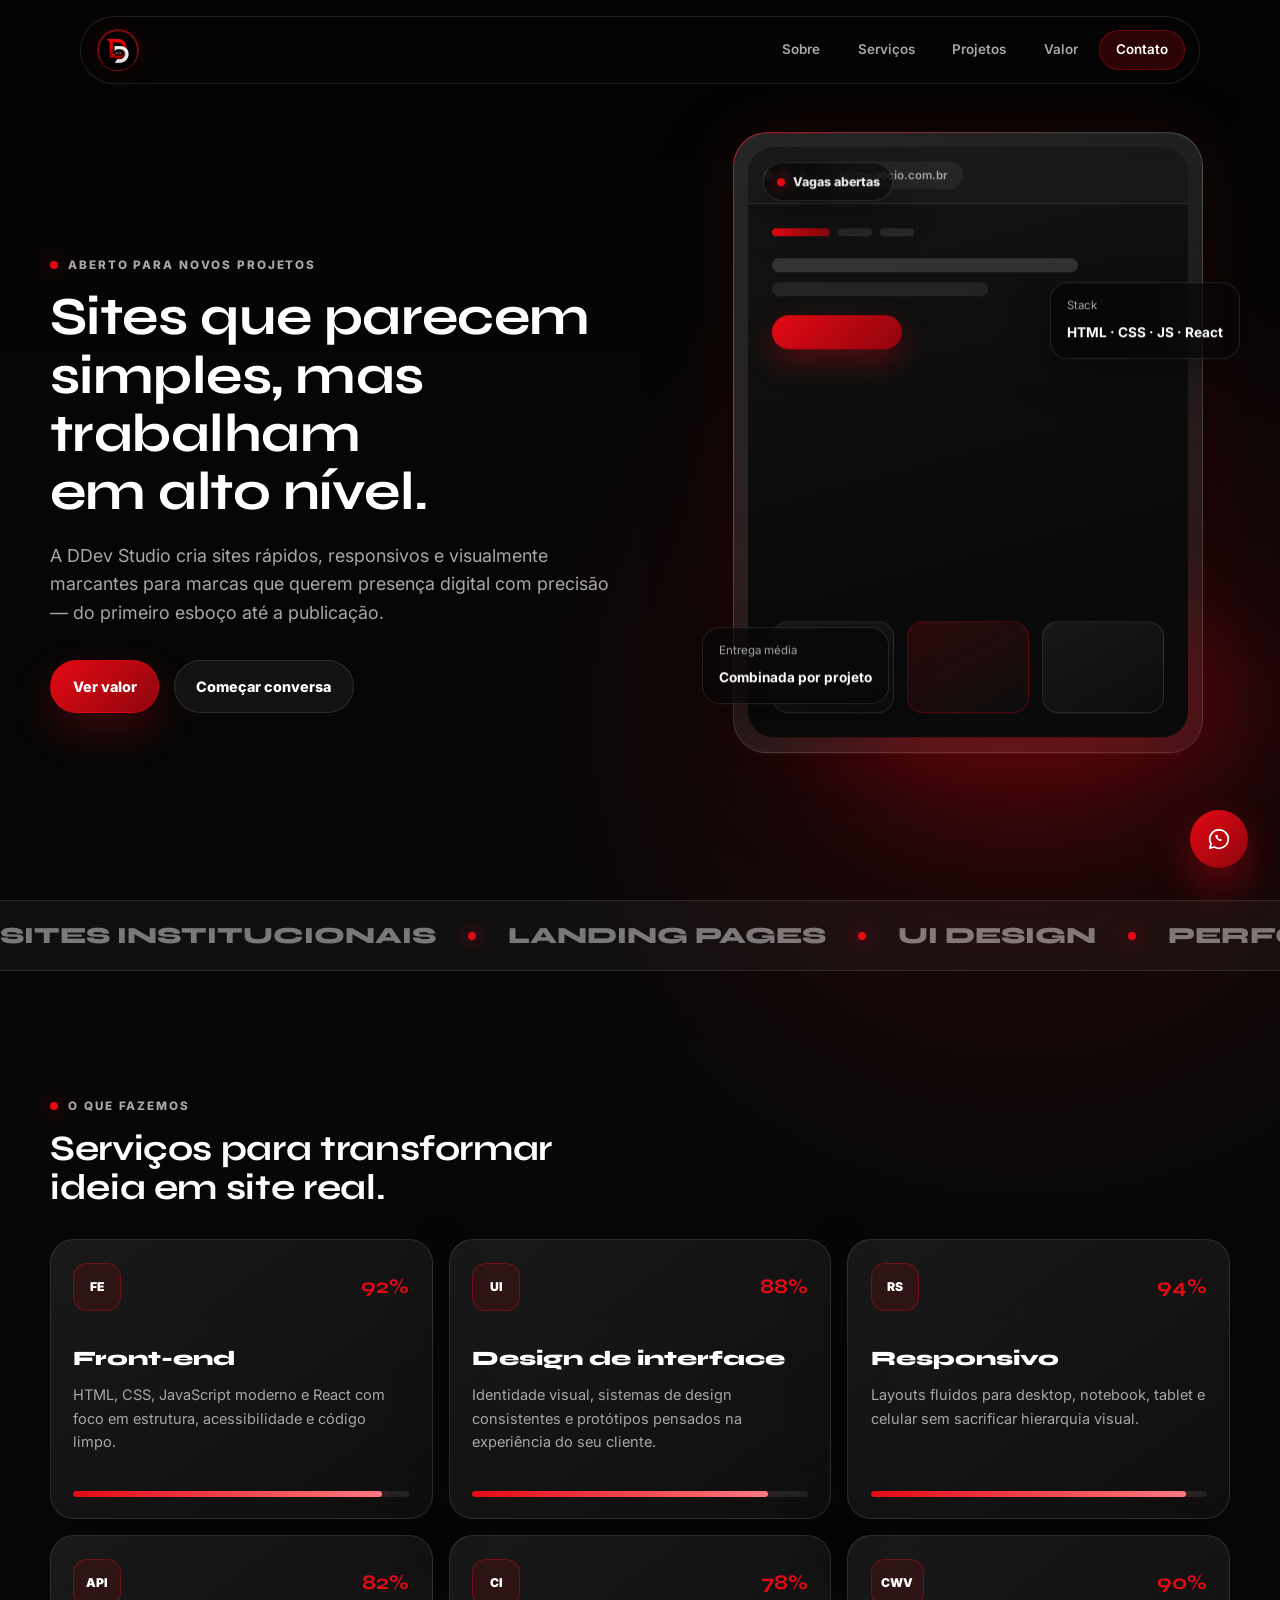
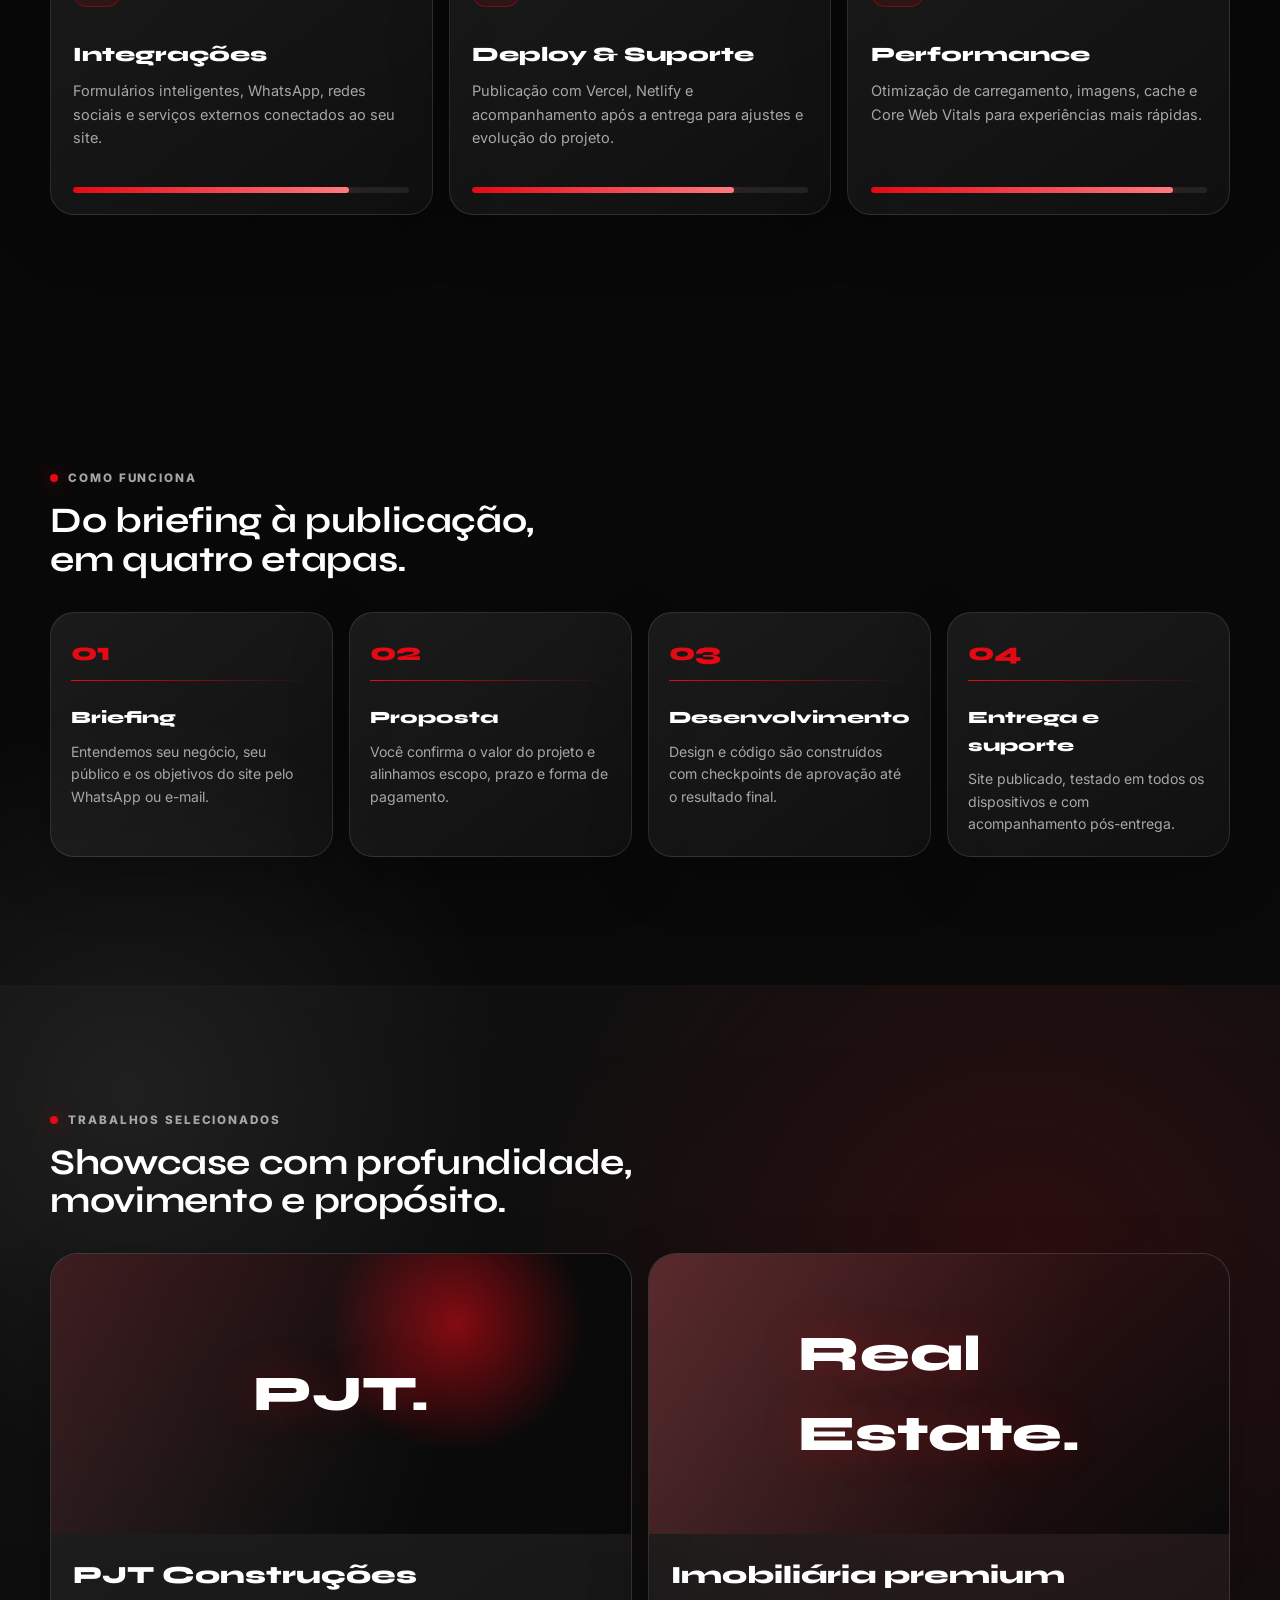
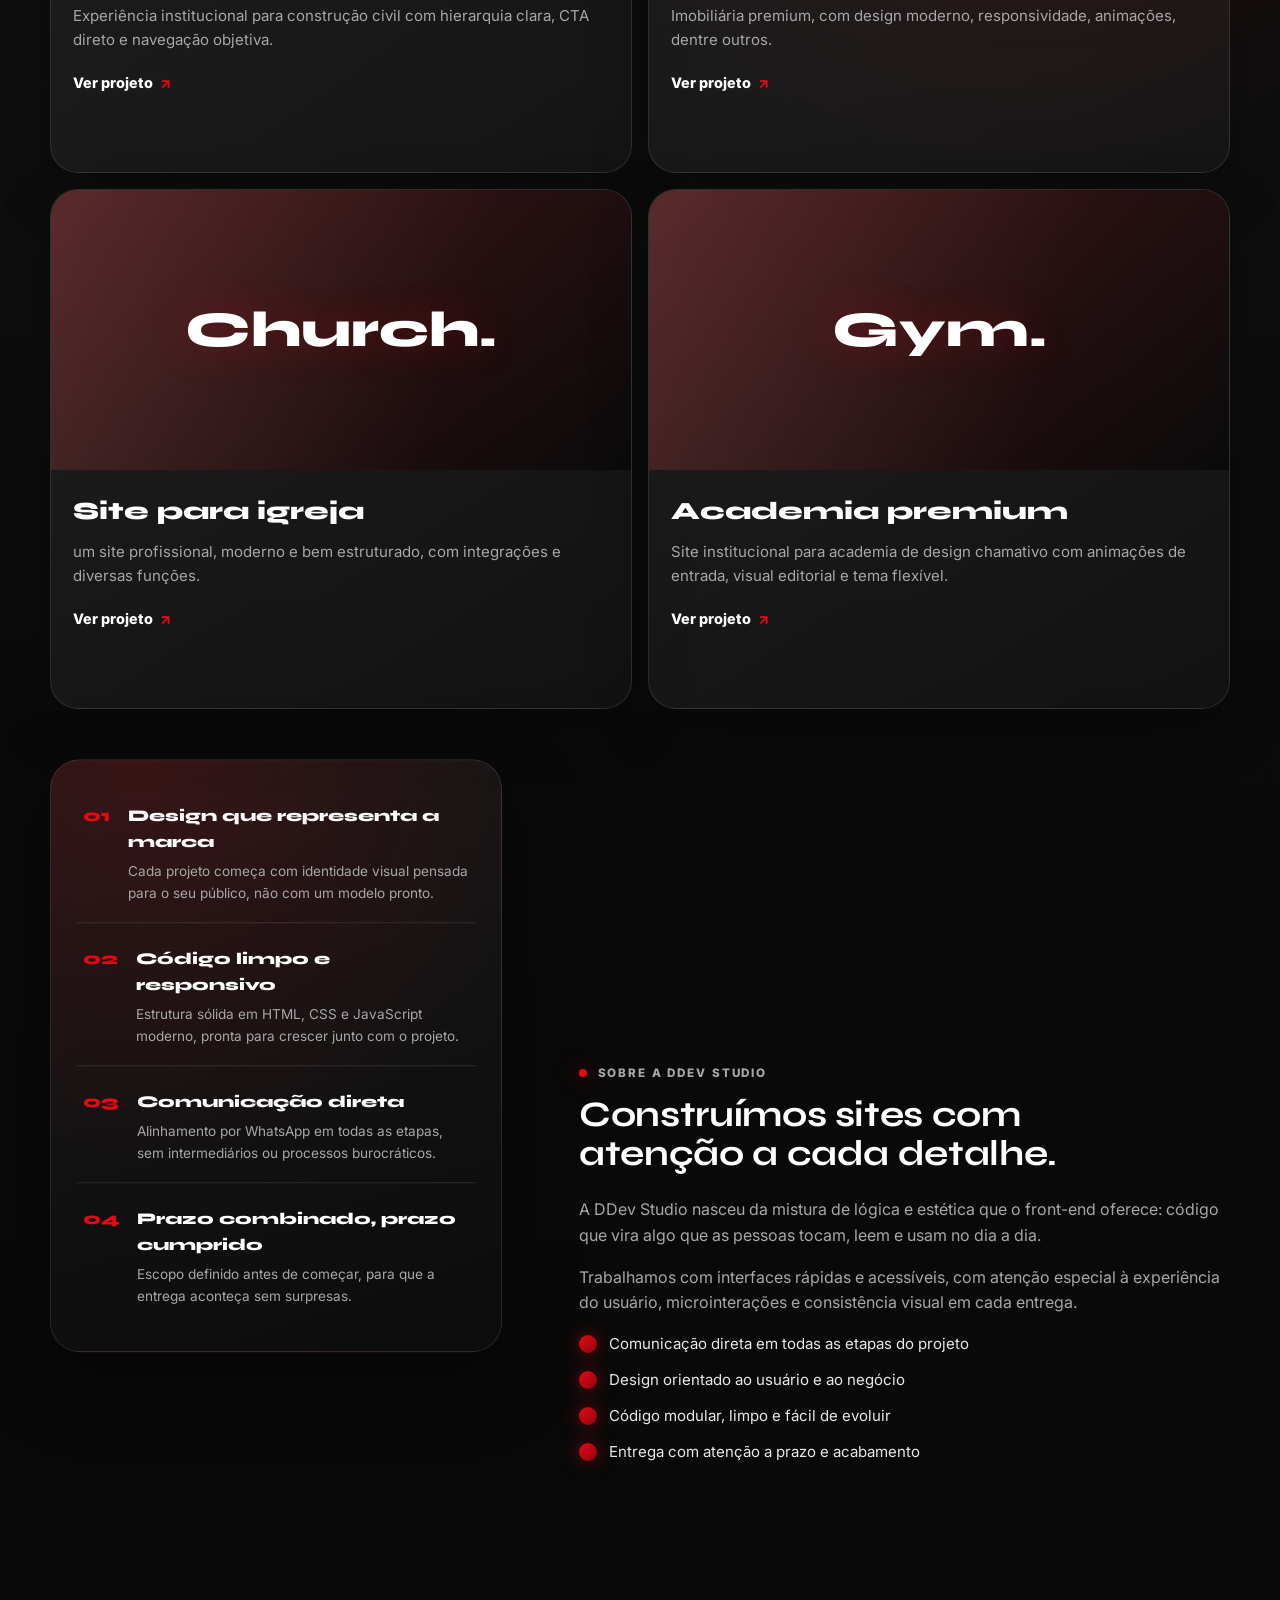
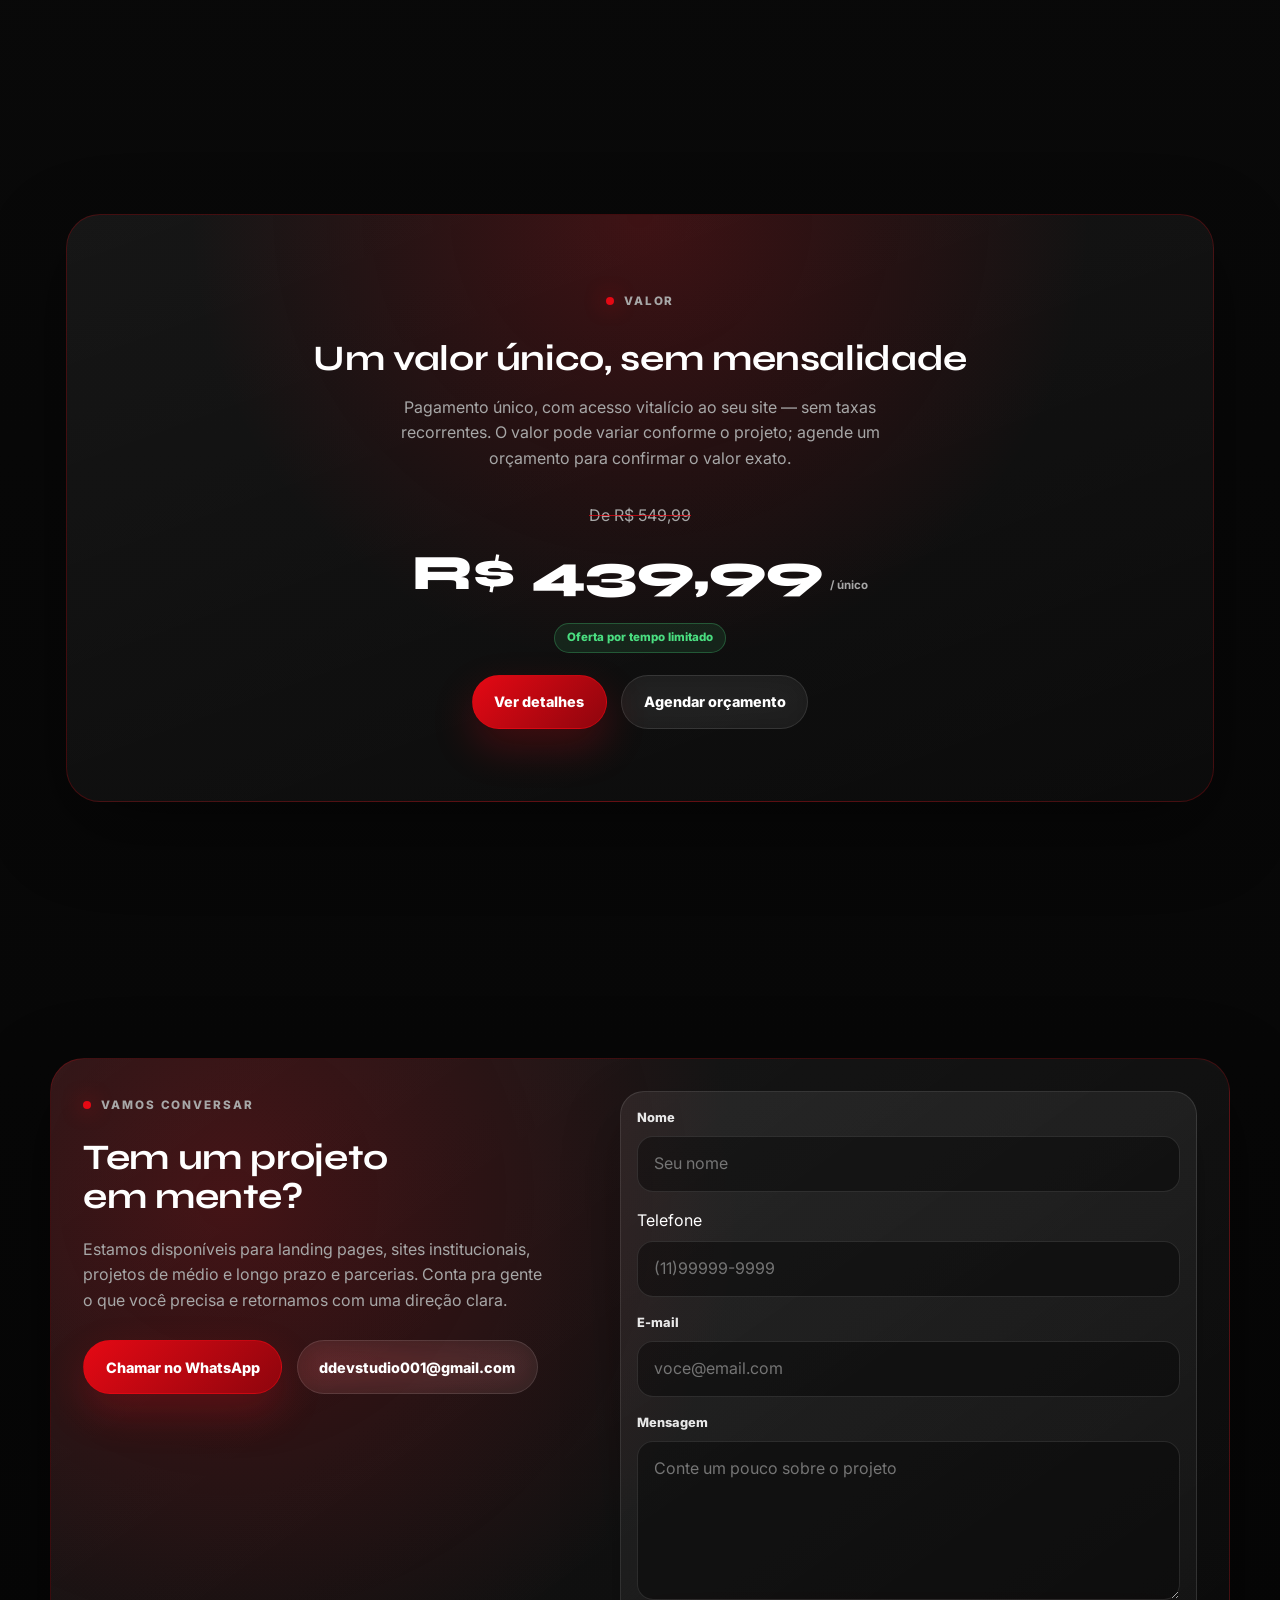
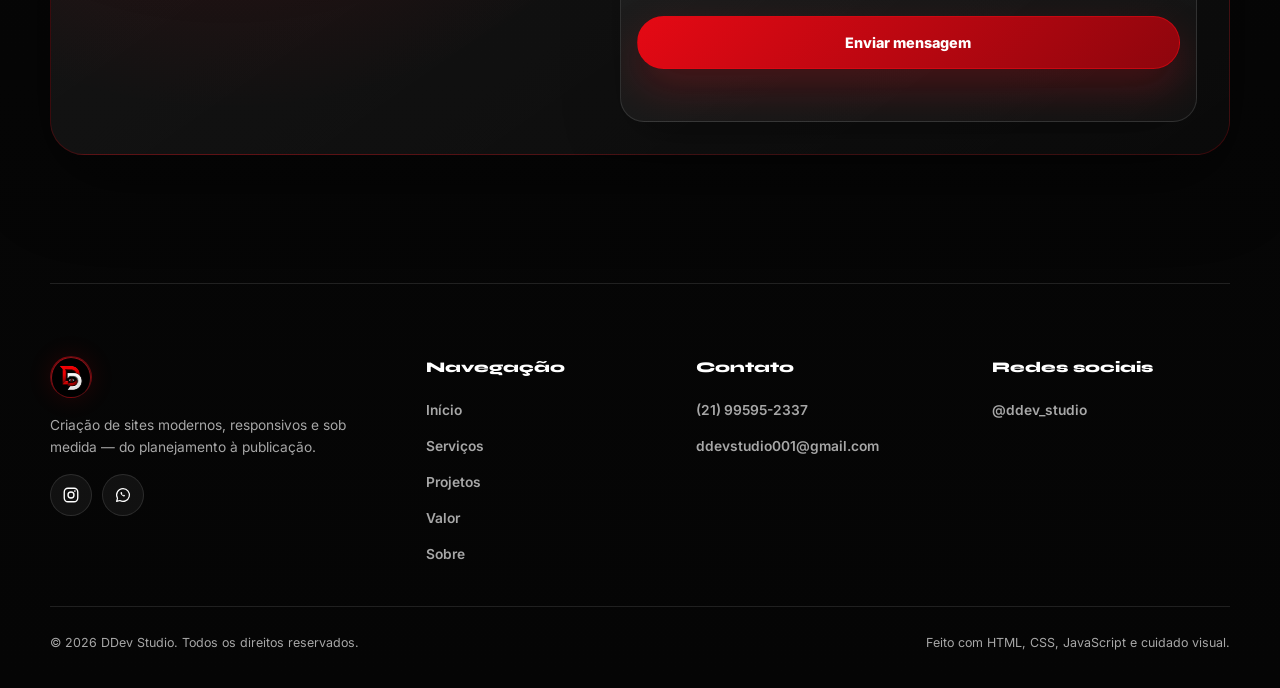
==== commit 942e4699: "commit valor" ====
--- a/index.html
+++ b/index.html
@@ -31,7 +31,7 @@
         <li><a href="#sobre">Sobre</a></li>
         <li><a href="#servicos">Serviços</a></li>
         <li><a href="#projetos">Projetos</a></li>
-        <li><a href="planos.html">Planos</a></li>
+        <li><a href="planos.html">Valor</a></li>
         <li><a href="#contato" class="nav-cta">Contato</a></li>
       </ul>
       <button
@@ -66,7 +66,7 @@
             primeiro esboço até a publicação.
           </p>
           <div class="hero-actions">
-            <a href="planos.html" class="btn btn-primary">Ver planos</a>
+            <a href="planos.html" class="btn btn-primary">Ver valor</a>
             <a
               href="https://wa.me/5521995952337"
               class="btn btn-ghost"
@@ -75,20 +75,20 @@
               >Começar conversa</a
             >
           </div>
-          <div class="hero-indicators" aria-label="Indicadores">
+          <!-- <div class="hero-indicators" aria-label="Indicadores">
             <div>
-              <strong data-count="2">0</strong>
+              <strong data-count="1">0</strong>
               <span>Anos de atuação</span>
             </div>
             <div>
-              <strong data-count="20">0</strong>
+              <strong data-count="30">0</strong>
               <span>Projetos entregues</span>
             </div>
             <div>
-              <strong data-count="15">0</strong>
+              <strong data-count="25">0</strong>
               <span>Clientes atendidos</span>
             </div>
-          </div>
+          </div> -->
         </div>
 
         <div class="hero-visual reveal reveal-right">
@@ -244,8 +244,8 @@
             <div class="timeline-content">
               <h4>Proposta</h4>
               <p>
-                Você escolhe o plano ideal e alinhamos escopo, prazo e forma de
-                pagamento.
+                Você confirma o valor do projeto e alinhamos escopo, prazo e
+                forma de pagamento.
               </p>
             </div>
           </div>
@@ -419,7 +419,7 @@
               especial à experiência do usuário, microinterações e consistência
               visual em cada entrega.
             </p>
-            <div class="about-stats">
+            <!-- <div class="about-stats">
               <div>
                 <strong data-count="2">0</strong>
                 <span>Anos de atuação</span>
@@ -432,7 +432,7 @@
                 <strong data-count="15">0</strong>
                 <span>Clientes satisfeitos</span>
               </div>
-            </div>
+            </div> -->
             <ul class="about-list">
               <li>Comunicação direta em todas as etapas do projeto</li>
               <li>Design orientado ao usuário e ao negócio</li>
@@ -445,27 +445,28 @@
 
       <section class="section">
         <div class="plans-cta reveal">
-          <p class="section-label">Planos</p>
-          <h2>Escolha o plano ideal para o seu site</h2>
+          <p class="section-label">Valor</p>
+          <h2>Um valor único, sem mensalidade</h2>
           <p>
-            Do básico ao profissional, cada plano foi pensado para um momento
-            diferente do seu negócio — todos em promoção por tempo limitado.
+            Pagamento único, com acesso vitalício ao seu site — sem taxas
+            recorrentes. O valor pode variar conforme o projeto; agende um
+            orçamento para confirmar o valor exato.
           </p>
-          <div class="plans-preview">
-            <div>
-              <strong>Básico</strong>
-              <span>R$ 497</span>
-            </div>
-            <div>
-              <strong>Intermediário</strong>
-              <span>R$ 1.297</span>
-            </div>
-            <div>
-              <strong>Profissional</strong>
-              <span>R$ 2.997</span>
-            </div>
-          </div>
-          <a href="planos.html" class="btn btn-primary">Ver todos os planos</a>
+          <div class="value-preview">
+            <span class="plan-price-old">De R$ 549,99</span>
+            <span class="plan-price-new">R$ 439,99 <small>/ único</small></span>
+            <span class="value-preview-tag">Oferta por tempo limitado</span>
+          </div>
+          <div class="hero-actions plans-cta-actions">
+            <a href="planos.html" class="btn btn-primary">Ver detalhes</a>
+            <a
+              href="https://wa.me/5521995952337?text=Ol%C3%A1!%20Quero%20agendar%20um%20or%C3%A7amento%20para%20o%20meu%20site%20com%20a%20DDev%20Studio."
+              class="btn btn-ghost"
+              target="_blank"
+              rel="noopener noreferrer"
+              >Agendar orçamento</a
+            >
+          </div>
         </div>
       </section>
 
@@ -617,7 +618,7 @@
             <li><a href="#inicio">Início</a></li>
             <li><a href="#servicos">Serviços</a></li>
             <li><a href="#projetos">Projetos</a></li>
-            <li><a href="planos.html">Planos</a></li>
+            <li><a href="planos.html">Valor</a></li>
             <li><a href="#sobre">Sobre</a></li>
           </ul>
         </div>
--- a/style.css
+++ b/style.css
@@ -343,9 +343,9 @@
 h1,
 h2 {
   font-family: var(--display);
-  font-weight: 800;
-  letter-spacing: 0;
-  line-height: 0.96;
+  font-weight: 700;
+  letter-spacing: -0.01em;
+  line-height: 1.08;
   overflow-wrap: normal;
   word-break: normal;
   hyphens: none;
@@ -353,15 +353,15 @@
 }
 
 h1 {
-  max-width: 740px;
-  margin-bottom: 1.4rem;
-  font-size: clamp(3.15rem, 7vw, 6.8rem);
+  max-width: 620px;
+  margin-bottom: 1.3rem;
+  font-size: clamp(2.35rem, 4.2vw, 3.75rem);
 }
 
 h2 {
-  max-width: 760px;
-  margin-bottom: 2.5rem;
-  font-size: clamp(2.25rem, 5vw, 4.8rem);
+  max-width: 620px;
+  margin-bottom: 2rem;
+  font-size: clamp(1.8rem, 2.8vw, 2.6rem);
 }
 
 .hero-desc {
@@ -1574,32 +1574,39 @@
   color: var(--muted);
 }
 
-.plans-preview {
-  display: grid;
-  grid-template-columns: repeat(3, minmax(0, 1fr));
-  gap: 1rem;
-  margin-bottom: 2.2rem;
-}
-
-.plans-preview div {
-  padding: 1.1rem;
-  border: 1px solid var(--line);
-  border-radius: 18px;
-  background: rgba(255, 255, 255, 0.04);
-}
-
-.plans-preview strong {
-  display: block;
-  margin-bottom: 0.3rem;
-  color: var(--white);
-  font-family: var(--display);
-  font-size: 1.1rem;
-}
-
-.plans-preview span {
-  color: var(--accent);
-  font-size: 0.85rem;
+.plans-cta-actions {
+  justify-content: center;
+}
+
+.value-preview {
+  display: flex;
+  flex-direction: column;
+  align-items: center;
+  gap: 0.3rem;
+  margin: 0 auto 1.4rem;
+}
+
+.value-preview .plan-price-old {
+  font-size: 1rem;
+}
+
+.value-preview .plan-price-new {
+  justify-content: center;
+  font-size: clamp(2.4rem, 4vw, 3.1rem);
+}
+
+.value-preview-tag {
+  display: inline-flex;
+  align-items: center;
+  gap: 0.4rem;
+  margin-top: 0.3rem;
+  padding: 0.3rem 0.75rem;
+  border-radius: 999px;
+  color: #4ade80;
+  font-size: 0.72rem;
   font-weight: 800;
+  background: rgba(74, 222, 128, 0.1);
+  border: 1px solid rgba(74, 222, 128, 0.28);
 }
 
 /* ===========================
@@ -1702,9 +1709,9 @@
 }
 
 .page-header h1 {
-  max-width: 780px;
+  max-width: 620px;
   margin: 0 auto 1.1rem;
-  font-size: clamp(2.6rem, 6vw, 5rem);
+  font-size: clamp(2.1rem, 3.6vw, 3.1rem);
 }
 
 .page-header p {
@@ -1721,6 +1728,33 @@
   width: min(1180px, calc(100% - 2rem));
   margin: 0 auto;
   padding: 1rem 0 clamp(4rem, 8vw, 6rem);
+}
+
+.plans-grid.plans-grid-single {
+  grid-template-columns: minmax(0, 1fr);
+  width: min(520px, calc(100% - 2rem));
+}
+
+.plan-highlight {
+  margin: 0 0 1.6rem;
+  padding: 0.85rem 1rem;
+  border: 1px solid rgba(74, 222, 128, 0.28);
+  border-radius: 14px;
+  background: rgba(74, 222, 128, 0.08);
+  color: var(--soft);
+  font-size: 0.85rem;
+  line-height: 1.5;
+}
+
+.plan-highlight strong {
+  color: #4ade80;
+}
+
+.plan-fineprint {
+  margin: 0.9rem 0 0;
+  color: var(--muted);
+  font-size: 0.8rem;
+  line-height: 1.5;
 }
 
 .plan-card {
@@ -2190,8 +2224,12 @@
   }
 
   h1 {
-    font-size: clamp(2.4rem, 11vw, 4rem);
+    font-size: clamp(1.9rem, 8vw, 2.6rem);
     overflow-wrap: break-word;
+  }
+
+  h2 {
+    font-size: clamp(1.55rem, 6.5vw, 2.1rem);
   }
 
   .hero-actions,
@@ -2212,6 +2250,10 @@
     width: min(100% - 1rem, 1180px);
   }
 
+  .plans-grid.plans-grid-single {
+    width: min(100% - 1rem, 520px);
+  }
+
   .plan-card {
     padding: 1.8rem 1.4rem;
   }
